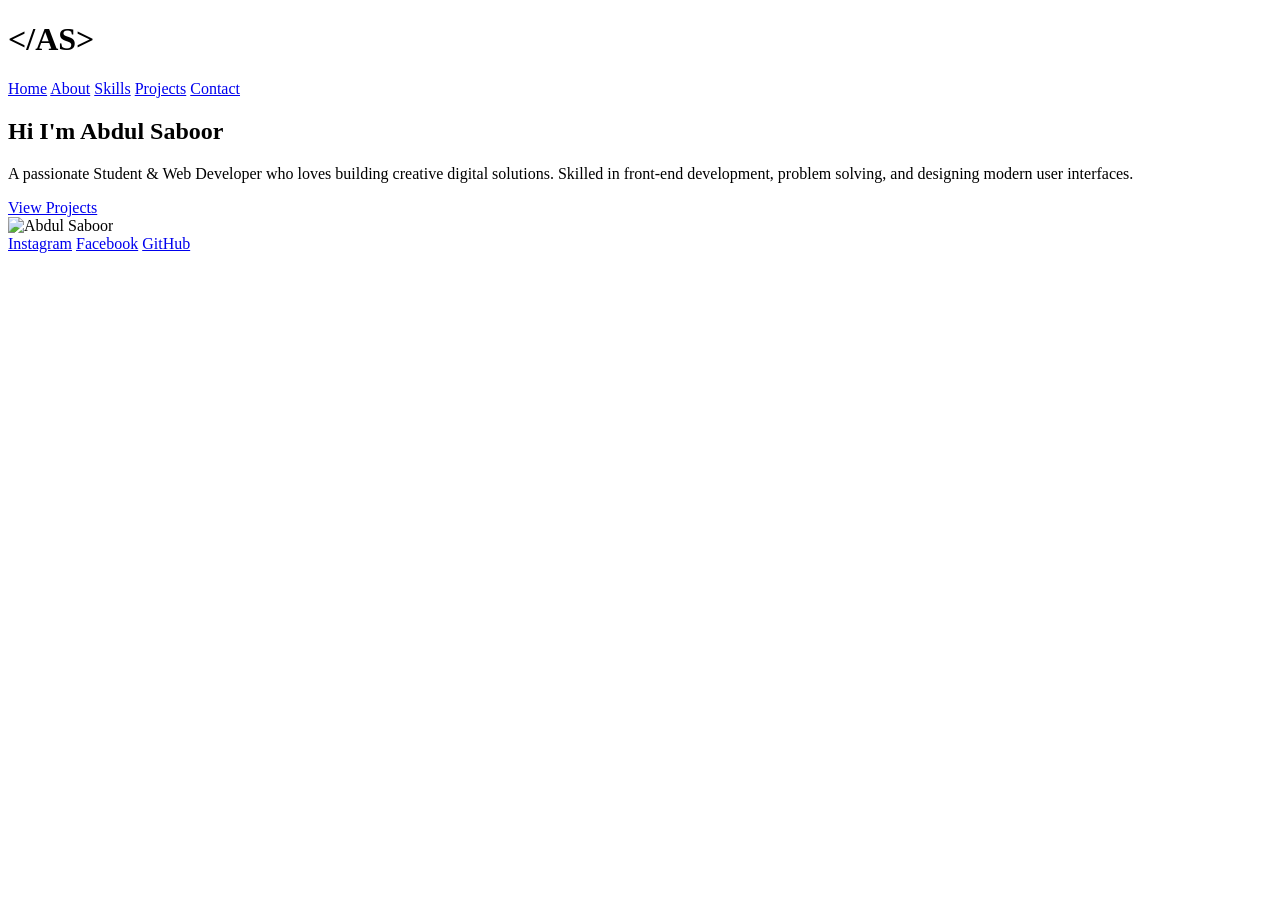
==== index.html @ 3f82437d "Add files via upload" ====
<!DOCTYPE html>
<html lang="en">
<head>
  <meta charset="UTF-8">
  <meta name="viewport" content="width=device-width, initial-scale=1.0">
  <title>Abdul Saboor — Portfolio</title>
  <link href="https://fonts.googleapis.com/css2?family=Poppins:wght@300;400;600;700&display=swap" rel="stylesheet">
  <link rel="stylesheet" href="styles.css">
</head>
<body>
  <header>
    <h1>&lt;/AS&gt;</h1>
    <nav>
      <a href="index.html">Home</a>
      <a href="about.html">About</a>
      <a href="skills.html">Skills</a>
      <a href="projects.html">Projects</a>
      <a href="contact.html">Contact</a>
    </nav>
  </header>

  <main class="hero">
    <!-- Left Side Text -->
    <div class="intro-text">
      <h2><span class="accent">Hi I'm </span> Abdul Saboor</h2>
      <p>
        A passionate <span class="accent">Student & Web Developer</span> who loves building creative 
        digital solutions. Skilled in front-end development, problem solving, 
        and designing modern user interfaces. 
      </p>
      <a href="projects.html" class="btn">View Projects</a>
    </div>

    <!-- Right Side Picture -->
    <div class="intro-pic">
      <img src="pfp.png" alt="Abdul Saboor" class="profile-pic">
    </div>
  </main>

  <footer>
    <div class="social-footer">
      <a href="https://instagram.com/i_am_abdul_sabur" target="_blank">Instagram</a>
      <a href="https://www.facebook.com/iamAbdulSabur" target="_blank">Facebook</a>
      <a href="https://github.com/abdul-saboor-6699" target="_blank">GitHub</a>
    </div>
  </footer>
</body>
</html>
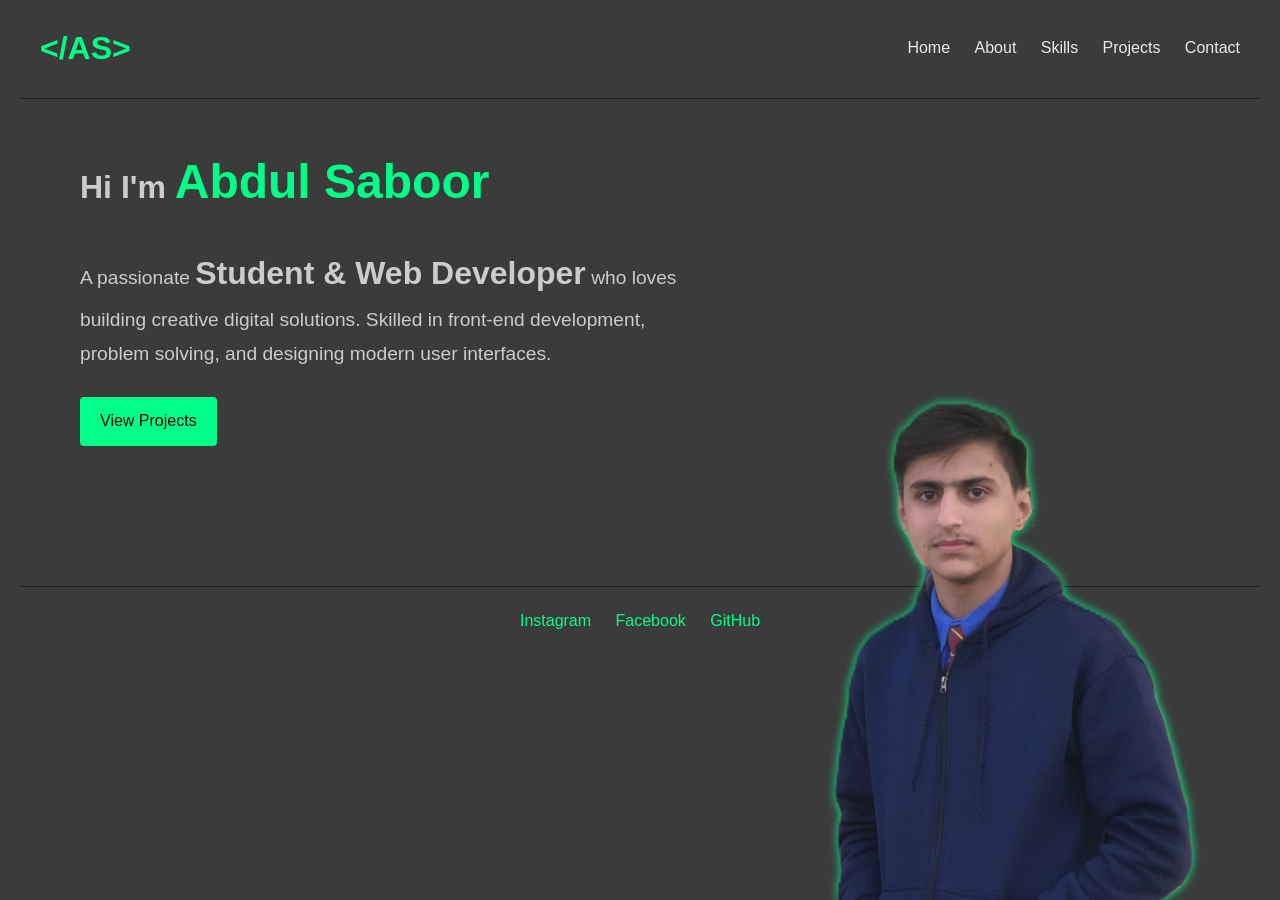
==== commit 346a8220: "Update index.html" ====
--- a/index.html
+++ b/index.html
@@ -33,7 +33,7 @@
 
     <!-- Right Side Picture -->
     <div class="intro-pic">
-      <img src="pfp.png" alt="Abdul Saboor" class="profile-pic">
+      <img src="images/pfp.png" alt="Abdul Saboor" class="profile-pic">
     </div>
   </main>
 
@@ -46,3 +46,4 @@
   </footer>
 </body>
 </html>
+
--- a/styles.css
+++ b/styles.css
@@ -0,0 +1,197 @@
+/* Global Styles */
+* { 
+    box-sizing: border-box;
+    margin: 0;
+    padding: 0;
+    font-family: 'Poppins',sans-serif;
+}
+
+/* Body */
+body {
+    background-color: #0a0a0acc;   /* Dark background */
+    color: #eaeaea;             /* Light text */
+    line-height: 1.8;
+    padding: 0 20px;
+}
+
+/* Header / Navigation pane */
+header {
+    display: flex;
+    justify-content: space-between;
+    align-items: center;
+    padding: 20px ;
+    border-bottom: 1px solid #1f1f1f; /* Dark divider */
+}
+header h1 {
+    font-weight: 700;
+    font-size: 32px;
+    color: #00ff88;   /* Neon green accent */
+}
+nav a {
+    margin-left: 20px;
+    color: #eaeaea;
+    font-weight: 500;
+    text-decoration: none;
+    transition: 0.3s;
+}
+nav a:hover {
+  color: #00ff88;
+}
+
+/* Headings */
+h2 {
+    font-size: 2.2rem;
+    margin-bottom: 20px;
+    color: #00ff88;
+}
+h3 {
+    font-size: 1.2rem;
+    margin-top: 15px;
+    color: #f1f1f1;
+}
+
+p, li {
+    font-size: 1rem;
+    margin-bottom: 10px;
+    color: #cccccc;
+}
+
+/* Skills Section */
+ul li {
+    background-color: #1a1a1a;
+    display: flex;
+    flex-direction: column;
+    padding: 10px 15px;
+    border-radius: 6px;
+    transition: 0.3s;
+}
+ul li:hover {
+    background-color: #2a2a2a;
+}
+
+/* Projects Section */
+#projects-page div {
+  background: #111111;
+  padding: 20px;
+  margin-bottom: 20px;
+  border-left: 5px solid #00ff88;
+  border-radius: 5px;
+  transition: 0.3s;
+}
+#projects-page div:hover {
+  transform: translateY(-2px);
+  box-shadow: 0 4px 10px rgba(0,255,136,0.2);
+}
+
+/* Contact section */
+form {
+  display: flex;
+  flex-direction: column;
+  gap: 15px;
+  max-width: 500px;
+}
+input, textarea {
+    padding: 12px;
+    border: 1px solid #333;
+    border-radius: 6px;
+    font-size: 16px;
+    background: #111;
+    color: #eaeaea;
+}
+input:focus, textarea:focus {
+    border-color: #00ff88;
+    outline: none;
+}
+button {
+     padding: 12px 20px;
+     border: none;
+     background-color: #00ff88;
+     color: #0a0a0a;
+     font-weight: 600;
+     border-radius: 6px;
+     cursor: pointer;
+     transition: 0.3s;
+}
+button:hover {
+  background-color: #00cc6a;
+}
+
+
+/* Buttons */
+.btn {
+  display: inline-block;
+  padding: 10px 20px;
+  background-color: #00ff88;
+  color: #0a0a0a;
+  text-decoration: none;
+  border-radius: 4px;
+  font-weight: 500;
+  transition: 0.3s;
+}
+.btn:hover {
+  background-color: #00cc6a;
+}
+
+/* Footer */
+footer {
+  margin-top: 40px;
+  padding: 20px 0;
+  text-align: center;
+   border-top: 1px solid #1f1f1f; /* Dark divider */
+  color: #666;
+}
+
+.social-footer a {
+  margin: 0 10px;
+  text-decoration: none;
+  color: #00ff88;
+  font-weight: 500;
+  transition: 0.3s;
+}
+.social-footer a:hover {
+  color: #00cc6a;
+}
+.hero {
+    display: flex;
+    justify-content: space-between;
+    align-items: center;   /* middle instead of bottom */
+    padding: 40px 60px;
+    gap: 50px;
+}
+/* Left text */
+.intro-text {
+    flex: 1;
+    max-width: 600px;
+    margin-bottom: 60px;     /* so text isn’t stuck at bottom */
+}
+
+.intro-text h2 {
+    font-size: 3rem;
+    margin-bottom: 20px;
+}
+
+.intro-text p {
+    font-size: 1.2rem;
+    line-height: 1.8;
+    margin-bottom: 25px;
+}
+
+/* Right picture */
+.intro-pic {
+    position: fixed;  /* fixed position */
+
+    bottom: -10px;  /* adjust how far from bottom */
+    right: 30px;   /* adjust how far from right */
+}
+
+.profile-pic {
+    width: 500px;  
+    height: auto;
+    filter: drop-shadow(0 0 5px #00ff88)
+  }
+
+  .accent {
+  color: #cccccc; 
+    font-weight: bold;
+  font-size:xx-large;
+}
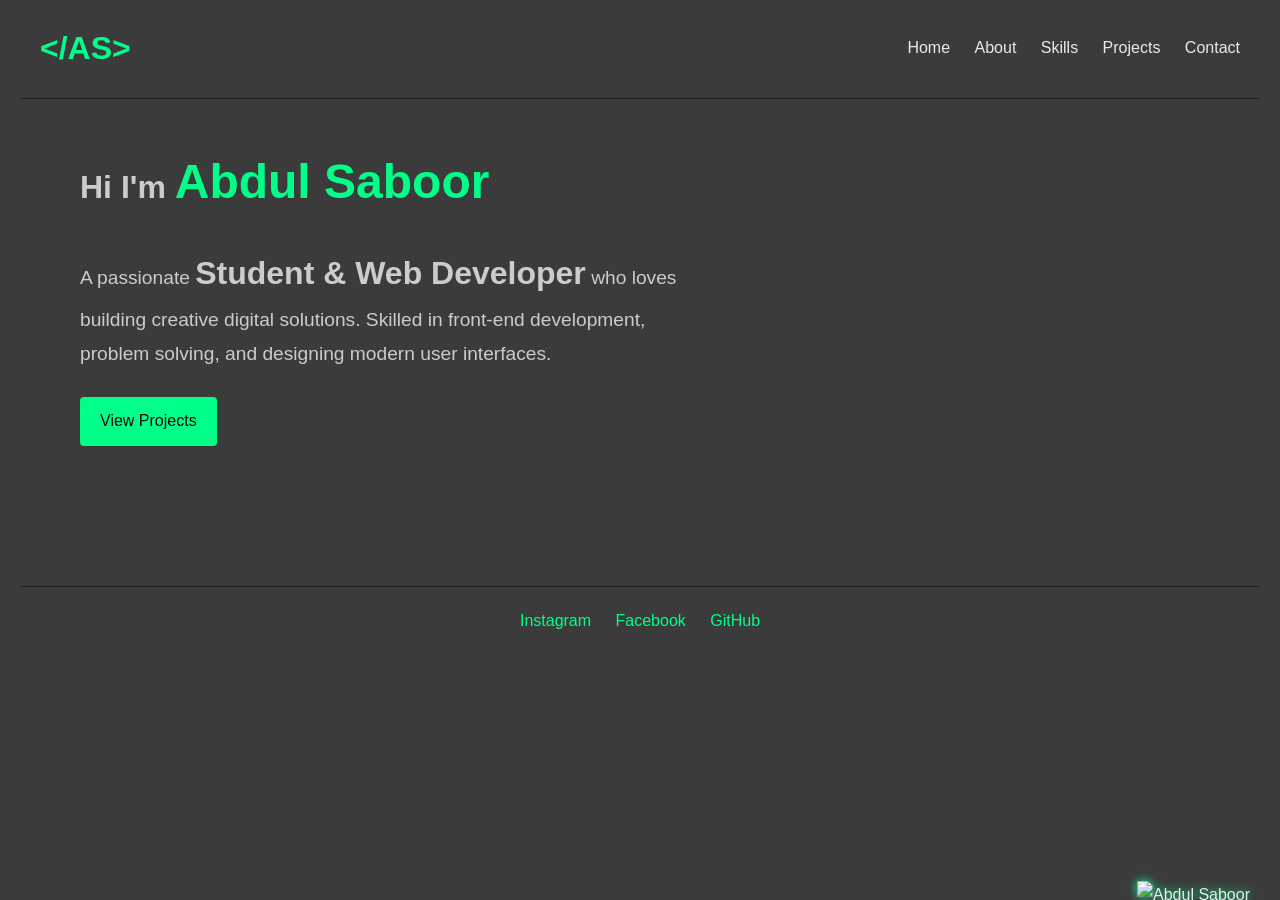
==== commit 9e2f0722: "Update index.html a bit responsive one" ====
--- a/index.html
+++ b/index.html
@@ -8,6 +8,7 @@
   <link rel="stylesheet" href="styles.css">
 </head>
 <body>
+  <!-- Header -->
   <header>
     <h1>&lt;/AS&gt;</h1>
     <nav>
@@ -19,6 +20,7 @@
     </nav>
   </header>
 
+  <!-- Hero Section -->
   <main class="hero">
     <!-- Left Side Text -->
     <div class="intro-text">
@@ -33,10 +35,11 @@
 
     <!-- Right Side Picture -->
     <div class="intro-pic">
-      <img src="images/pfp.png" alt="Abdul Saboor" class="profile-pic">
+      <img src="pfp.png" alt="Abdul Saboor" class="profile-pic">
     </div>
   </main>
 
+  <!-- Footer -->
   <footer>
     <div class="social-footer">
       <a href="https://instagram.com/i_am_abdul_sabur" target="_blank">Instagram</a>
@@ -46,4 +49,3 @@
   </footer>
 </body>
 </html>
-
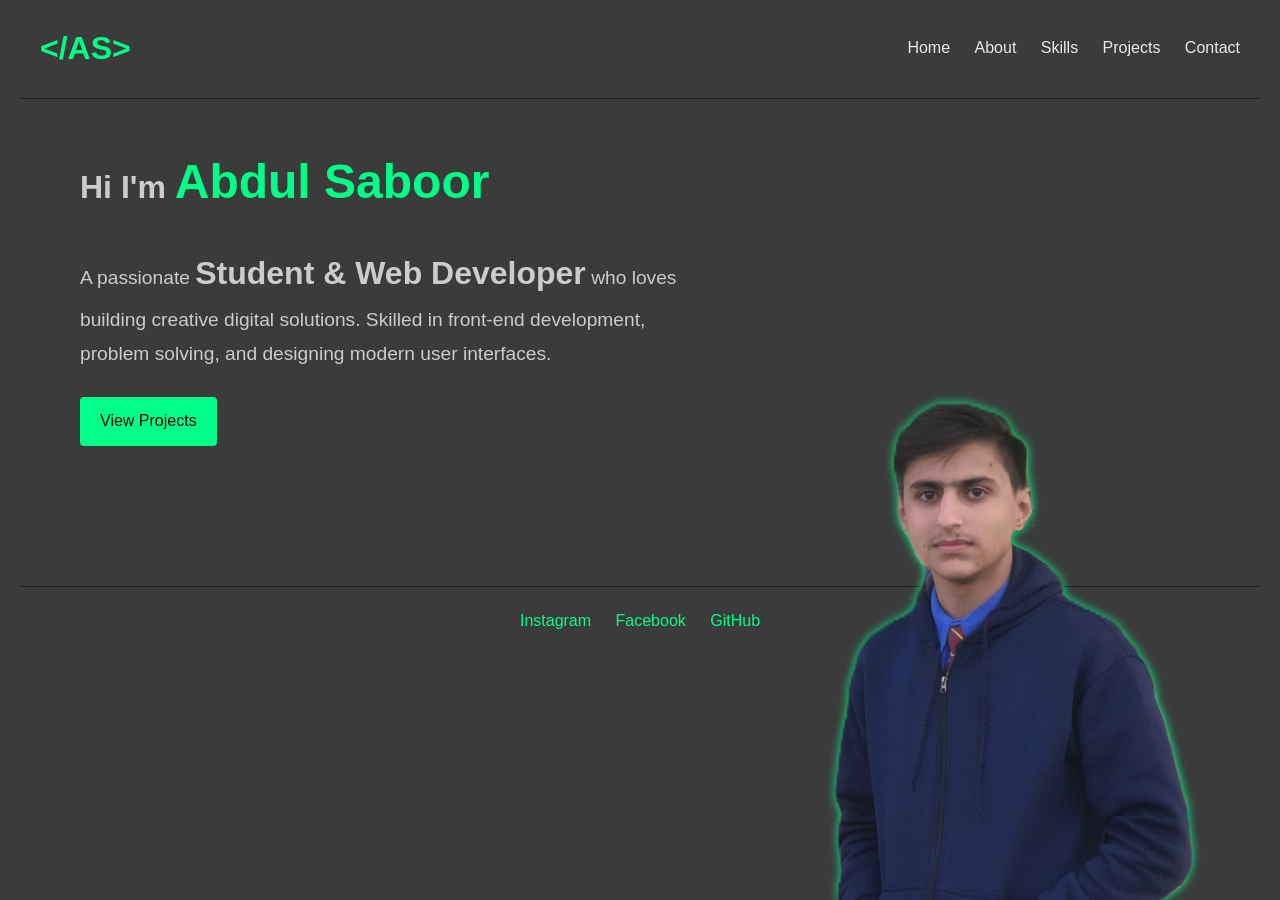
==== commit 193dcfb7: "Update index.html updated image path" ====
--- a/index.html
+++ b/index.html
@@ -35,7 +35,7 @@
 
     <!-- Right Side Picture -->
     <div class="intro-pic">
-      <img src="pfp.png" alt="Abdul Saboor" class="profile-pic">
+      <img src="images/pfp.png" alt="Abdul Saboor" class="profile-pic">
     </div>
   </main>
 
@@ -49,3 +49,4 @@
   </footer>
 </body>
 </html>
+
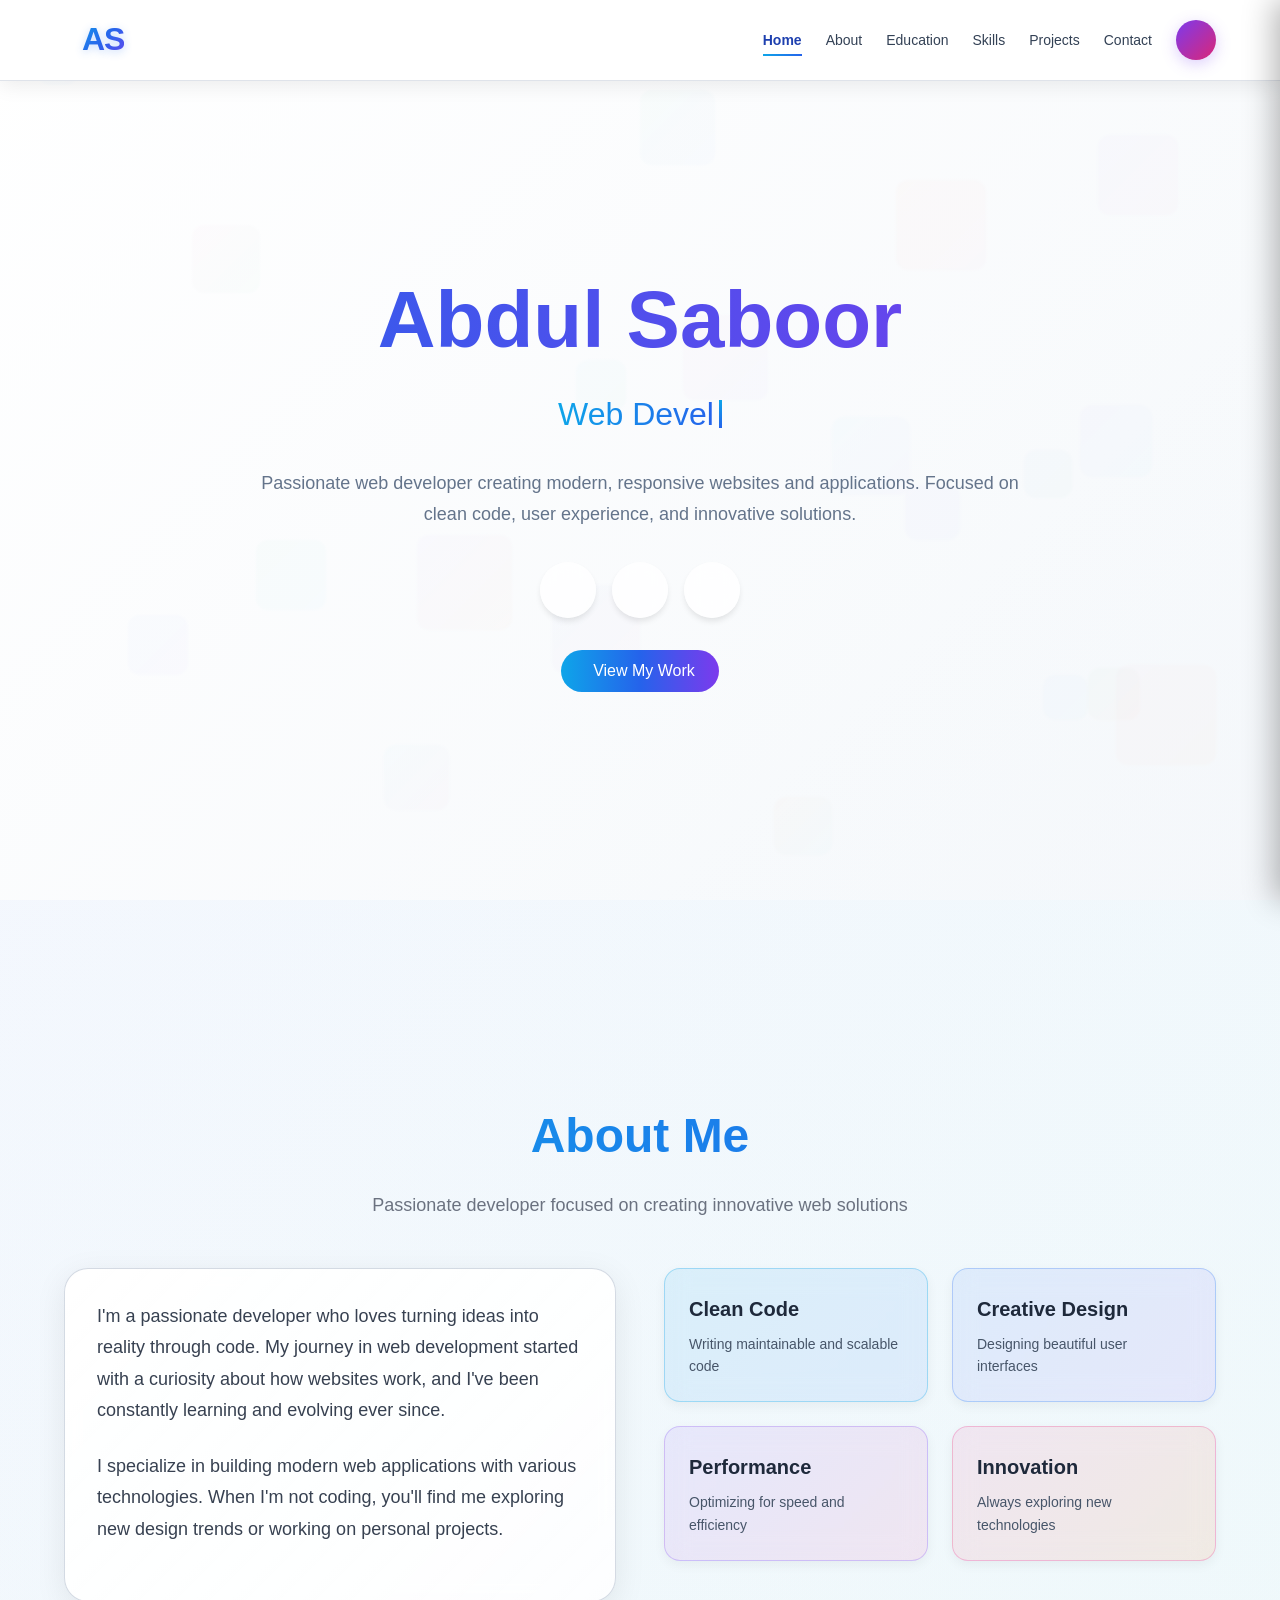
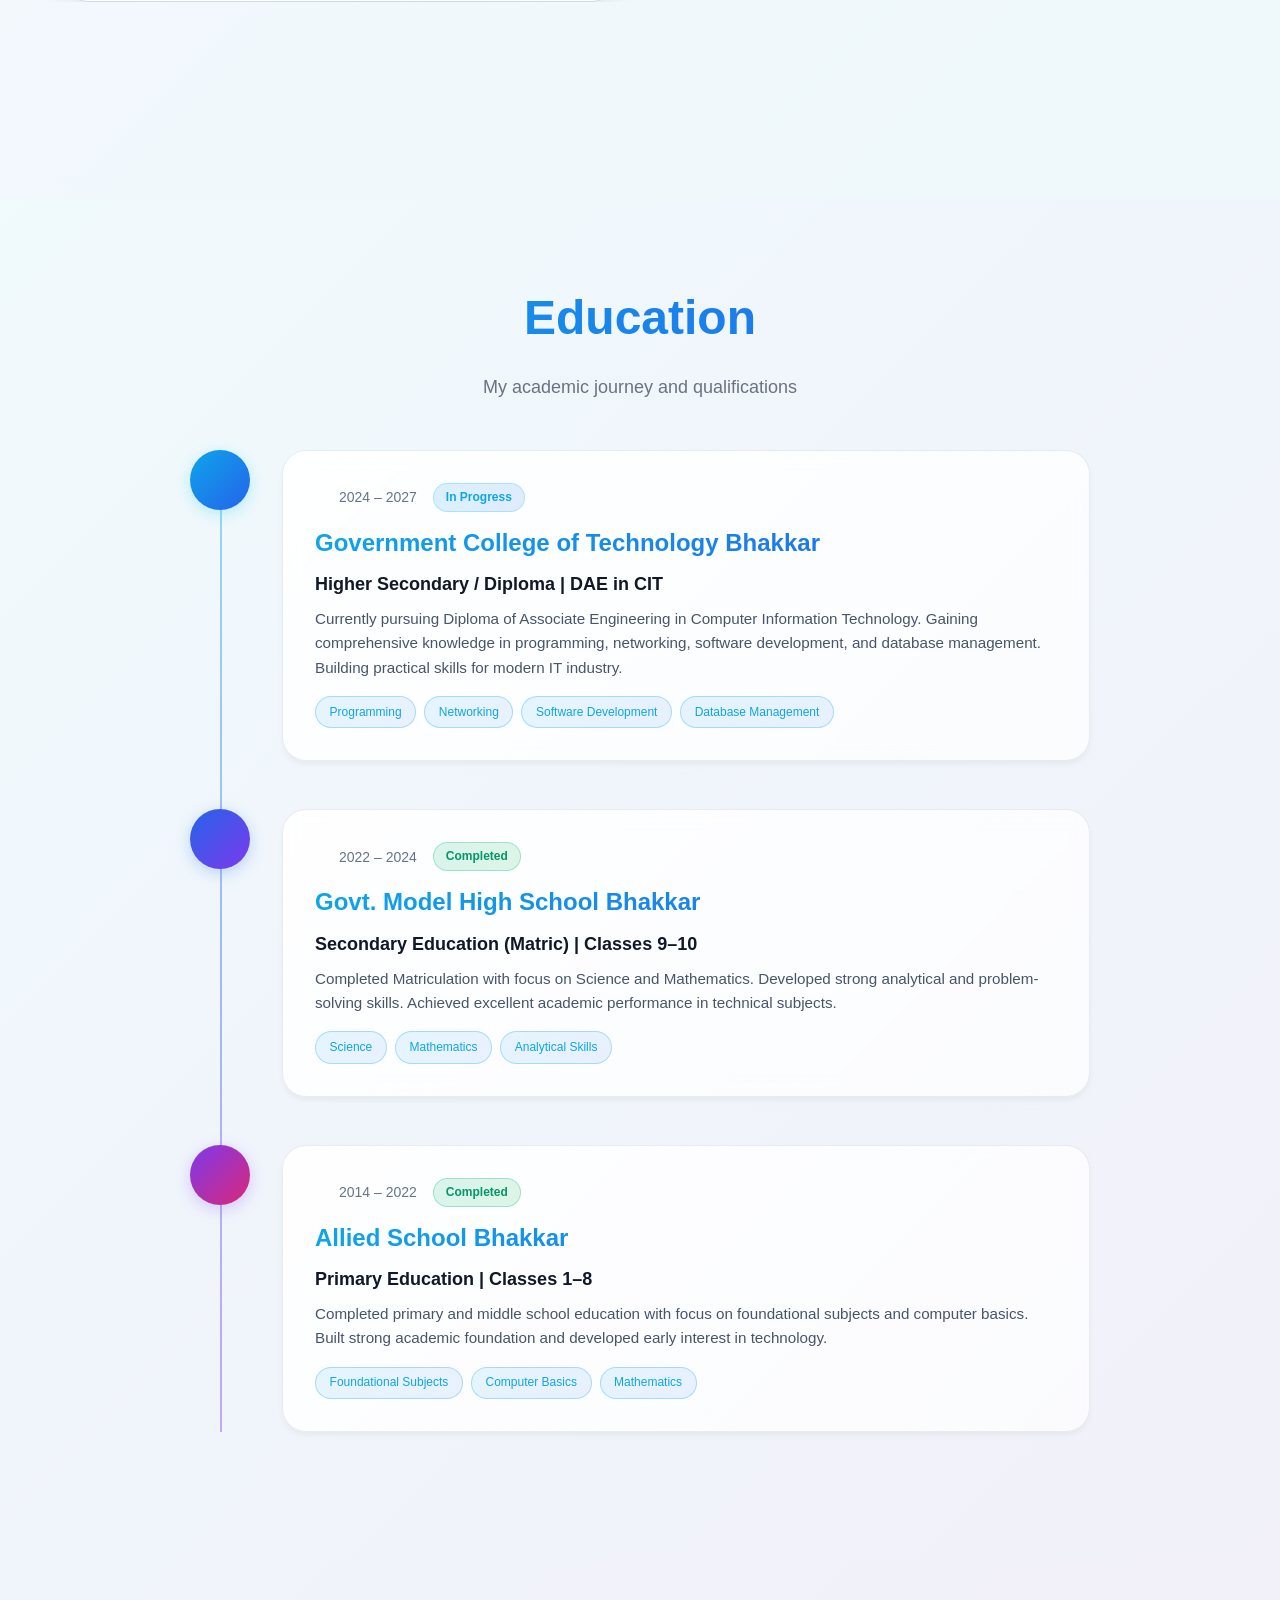
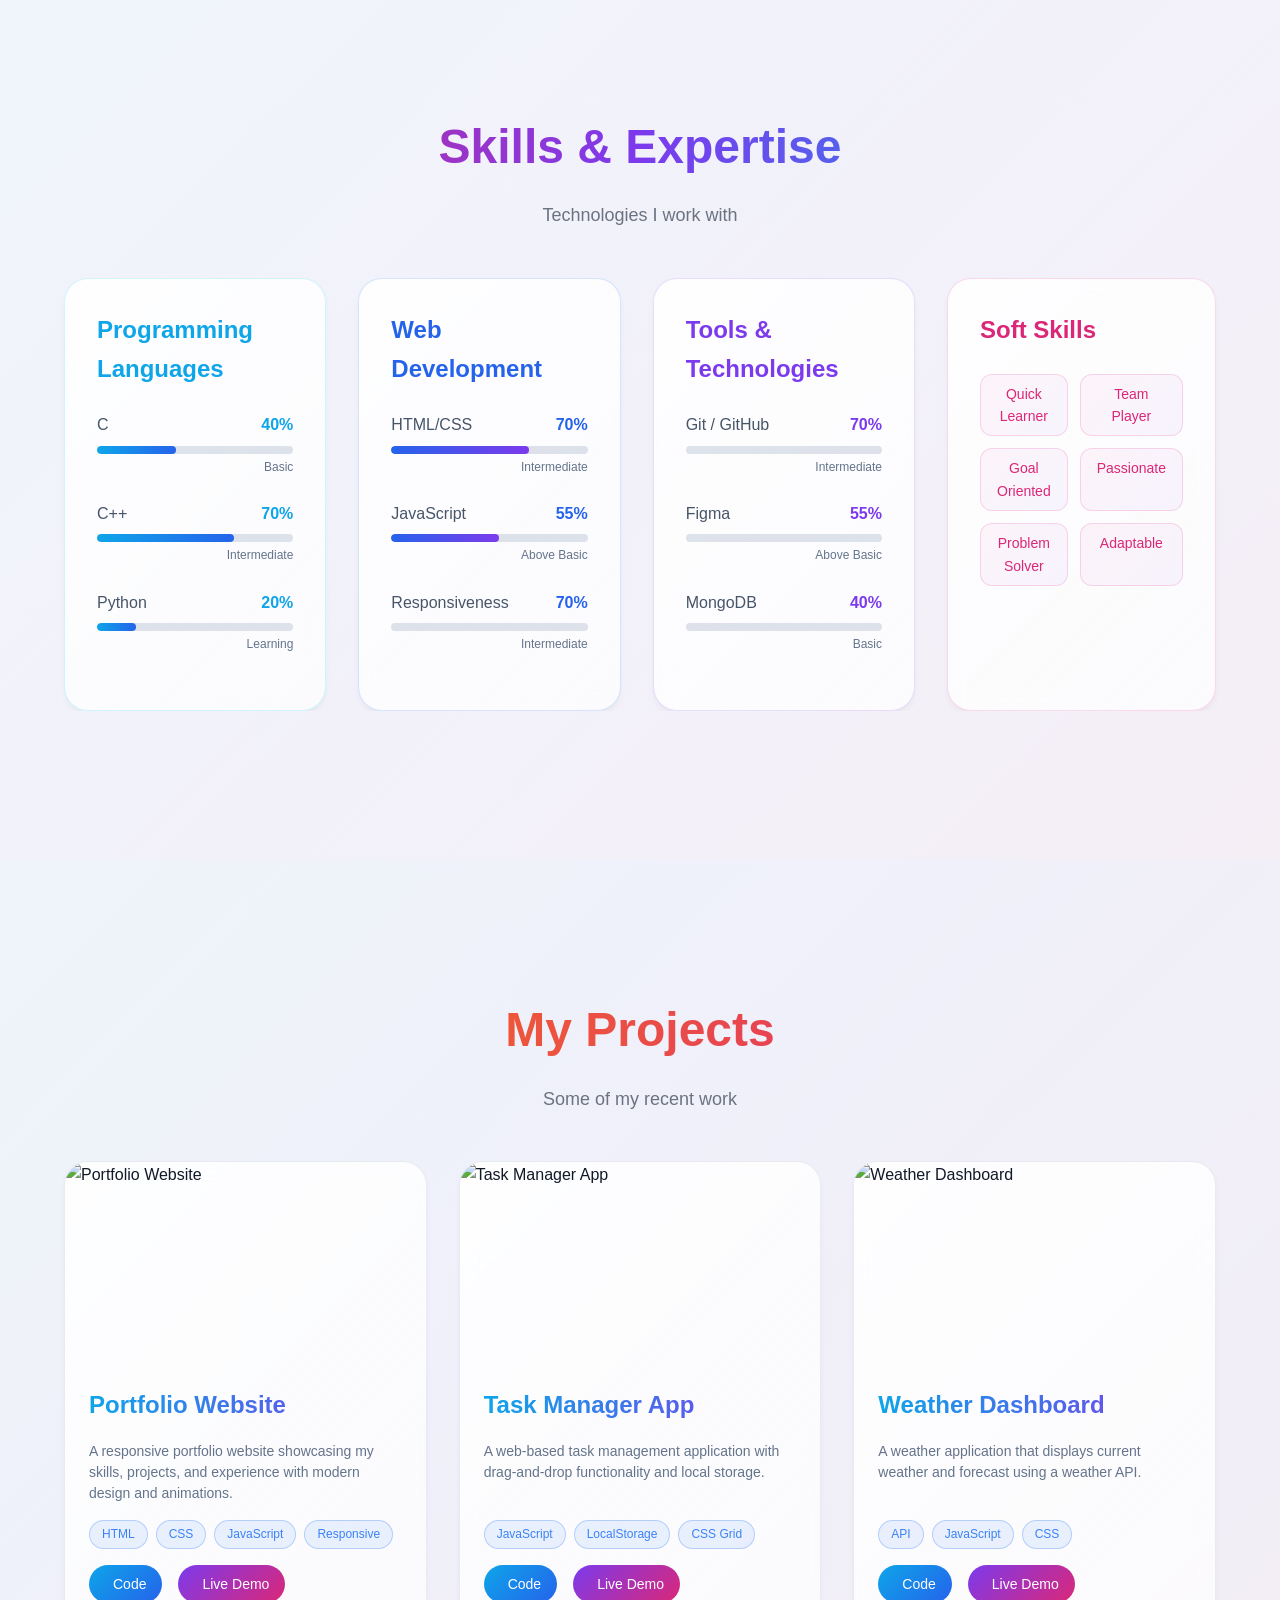
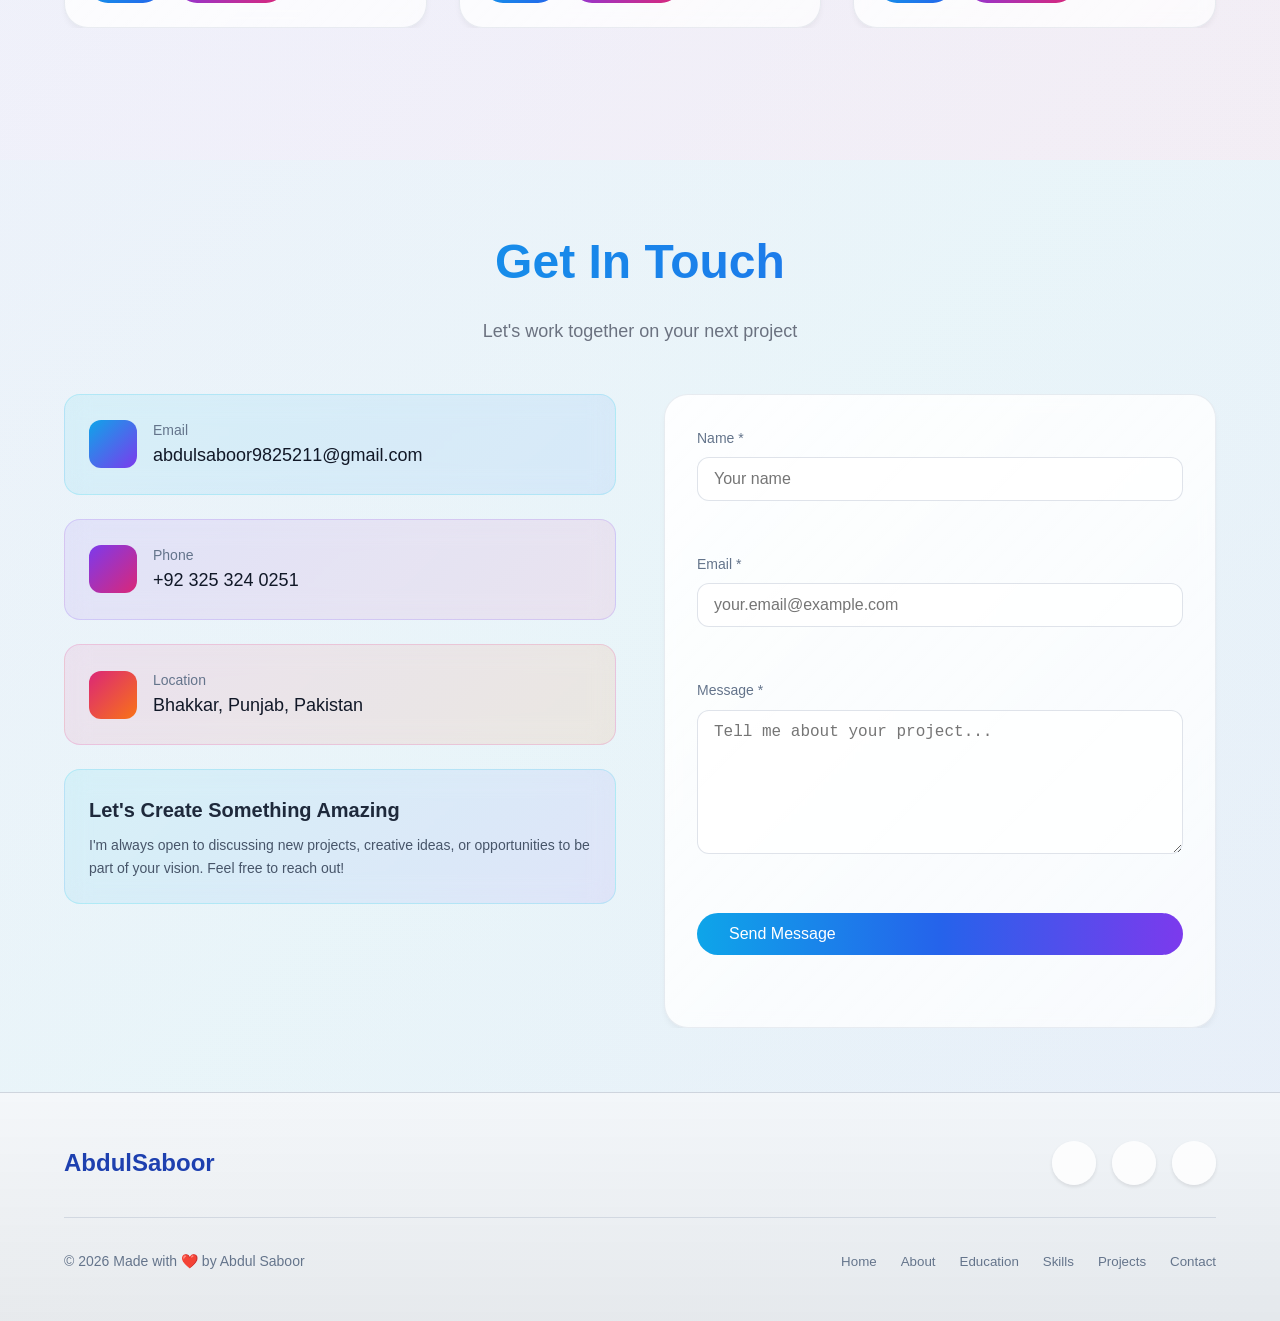
==== commit a00c9449: "First commit to add all contents" ====
--- a/index.html
+++ b/index.html
@@ -1,52 +1,660 @@
-<!DOCTYPE html>
-<html lang="en">
-<head>
-  <meta charset="UTF-8">
-  <meta name="viewport" content="width=device-width, initial-scale=1.0">
-  <title>Abdul Saboor — Portfolio</title>
-  <link href="https://fonts.googleapis.com/css2?family=Poppins:wght@300;400;600;700&display=swap" rel="stylesheet">
-  <link rel="stylesheet" href="styles.css">
-</head>
-<body>
-  <!-- Header -->
-  <header>
-    <h1>&lt;/AS&gt;</h1>
-    <nav>
-      <a href="index.html">Home</a>
-      <a href="about.html">About</a>
-      <a href="skills.html">Skills</a>
-      <a href="projects.html">Projects</a>
-      <a href="contact.html">Contact</a>
-    </nav>
-  </header>
-
-  <!-- Hero Section -->
-  <main class="hero">
-    <!-- Left Side Text -->
-    <div class="intro-text">
-      <h2><span class="accent">Hi I'm </span> Abdul Saboor</h2>
-      <p>
-        A passionate <span class="accent">Student & Web Developer</span> who loves building creative 
-        digital solutions. Skilled in front-end development, problem solving, 
-        and designing modern user interfaces. 
-      </p>
-      <a href="projects.html" class="btn">View Projects</a>
-    </div>
-
-    <!-- Right Side Picture -->
-    <div class="intro-pic">
-      <img src="images/pfp.png" alt="Abdul Saboor" class="profile-pic">
-    </div>
-  </main>
-
-  <!-- Footer -->
-  <footer>
-    <div class="social-footer">
-      <a href="https://instagram.com/i_am_abdul_sabur" target="_blank">Instagram</a>
-      <a href="https://www.facebook.com/iamAbdulSabur" target="_blank">Facebook</a>
-      <a href="https://github.com/abdul-saboor-6699" target="_blank">GitHub</a>
-    </div>
-  </footer>
-</body>
-</html>
-
+<!DOCTYPE html>
+<html lang="en">
+<head>
+    <meta charset="UTF-8">
+    <meta name="viewport" content="width=device-width, initial-scale=1.0">
+    <title>Abdul Saboor - Portfolio</title>
+    
+    <!-- SEO Meta Tags -->
+    <meta name="description" content="Abdul Saboor - Web Developer Portfolio. Specializing in modern web development, responsive design, and creative solutions.">
+    <meta name="keywords" content="web developer, portfolio, frontend, HTML, CSS, JavaScript, Pakistan">
+    <meta property="og:title" content="Abdul Saboor - Portfolio">
+    <meta property="og:description" content="Modern web developer portfolio showcasing skills and projects">
+    <meta property="og:image" content="https://abdul-saboor-portfolio.netlify.app/favicon/web-app-manifest-512x512.png">
+    <meta property="og:url" content="https://abdul-saboor-portfolio.netlify.app">
+    <meta property="og:type" content="website">
+    
+    <!-- Favicon -->
+    <link rel="apple-touch-icon" sizes="180x180" href="favicon/apple-touch-icon.png">
+    <link rel="icon" type="image/x-icon" href="favicon/favicon.ico">
+    <link rel="icon" type="image/svg+xml" href="favicon/favicon.svg">
+    <link rel="icon" type="image/png" sizes="96x96" href="favicon/favicon-96x96.png">
+    <link rel="manifest" href="favicon/site.webmanifest">
+    
+    <!-- Theme Color for PWA -->
+    <meta name="theme-color" content="#0a192f">
+    <meta name="msapplication-TileColor" content="#0a192f">
+    
+    <!-- Include Lucide Icons -->
+    <script src="https://unpkg.com/lucide@latest/dist/umd/lucide.js"></script>
+    
+    <!-- Link to modular CSS files -->
+    <link rel="stylesheet" href="css/base.css">
+    <link rel="stylesheet" href="css/layout.css">
+    <link rel="stylesheet" href="css/navbar.css">
+    <link rel="stylesheet" href="css/hero.css">
+    <link rel="stylesheet" href="css/about.css">
+    <link rel="stylesheet" href="css/education.css">
+    <link rel="stylesheet" href="css/skills.css">
+    <link rel="stylesheet" href="css/projects.css">
+    <link rel="stylesheet" href="css/contact.css">
+    <link rel="stylesheet" href="css/footer.css">
+    <link rel="stylesheet" href="css/animations.css">
+</head>
+<body data-theme="dark">
+    <!-- Preloader -->
+    <div id="preloader" class="preloader">
+        <div class="loader">
+            <div class="loader-block"></div>
+            <div class="loader-block"></div>
+            <div class="loader-block"></div>
+            <div class="loader-block"></div>
+        </div>
+    </div>
+
+    <!-- Floating Blocks Background -->
+    <div class="floating-bg">
+        <div class="floating-block block-1"></div>
+        <div class="floating-block block-2"></div>
+        <div class="floating-block block-3"></div>
+        <div class="floating-block block-4"></div>
+        <div class="floating-block block-5"></div>
+        <div class="floating-block block-6"></div>
+        <div class="floating-block block-7"></div>
+        <div class="floating-block block-8"></div>
+        <div class="floating-block block-9"></div>
+        <div class="floating-block block-10"></div>
+        <div class="floating-block block-11"></div>
+        <div class="floating-block block-12"></div>
+        <div class="floating-block block-13"></div>
+        <div class="floating-block block-14"></div>
+        <div class="floating-block block-15"></div>
+        <div class="floating-block block-16"></div>
+        <div class="floating-block block-17"></div>
+        <div class="floating-block block-18"></div>
+        <div class="floating-block block-19"></div>
+        <div class="floating-block block-20"></div>
+    </div>
+
+    <!-- Navigation -->
+    <nav id="mainNav">
+        <div class="container nav-container">
+            <div class="logo">
+                <span class="logo-text">AS</span>
+            </div>
+            <div class="nav-links">
+                <button class="nav-link" onclick="scrollToSection('home')" aria-label="Go to Home">Home</button>
+                <button class="nav-link" onclick="scrollToSection('about')" aria-label="Go to About">About</button>
+                <button class="nav-link" onclick="scrollToSection('education')" aria-label="Go to Education">Education</button>
+                <button class="nav-link" onclick="scrollToSection('skills')" aria-label="Go to Skills">Skills</button>
+                <button class="nav-link" onclick="scrollToSection('projects')" aria-label="Go to Projects">Projects</button>
+                <button class="nav-link" onclick="scrollToSection('contact')" aria-label="Go to Contact">Contact</button>
+                
+                <!-- Single Theme Toggle - Desktop -->
+                <button class="theme-toggle" id="themeToggle" aria-label="Toggle theme">
+                    <i data-lucide="sun" id="themeIcon"></i>
+                </button>
+            </div>
+            <div class="nav-right">
+                <button class="nav-toggle" id="navToggle" aria-label="Open navigation menu">
+                    <i data-lucide="menu"></i>
+                </button>
+            </div>
+        </div>
+    </nav>
+
+    <!-- Mobile Menu Overlay -->
+    <div class="mobile-overlay" id="mobileOverlay"></div>
+
+    <!-- Mobile Menu (Slides from right side, 50% width) -->
+    <div class="mobile-menu" id="mobileMenu">
+        <div class="mobile-menu-header">
+            <div class="mobile-logo">AS</div>
+            <button class="mobile-close" id="mobileClose" aria-label="Close navigation menu">
+                <i data-lucide="x"></i>
+            </button>
+        </div>
+        <div class="mobile-menu-content">
+            <button class="mobile-nav-link" onclick="scrollToSection('home')">
+                <i data-lucide="home"></i>
+                <span>Home</span>
+            </button>
+            <button class="mobile-nav-link" onclick="scrollToSection('about')">
+                <i data-lucide="user"></i>
+                <span>About</span>
+            </button>
+            <button class="mobile-nav-link" onclick="scrollToSection('education')">
+                <i data-lucide="graduation-cap"></i>
+                <span>Education</span>
+            </button>
+            <button class="mobile-nav-link" onclick="scrollToSection('skills')">
+                <i data-lucide="code"></i>
+                <span>Skills</span>
+            </button>
+            <button class="mobile-nav-link" onclick="scrollToSection('projects')">
+                <i data-lucide="folder-open"></i>
+                <span>Projects</span>
+            </button>
+            <button class="mobile-nav-link" onclick="scrollToSection('contact')">
+                <i data-lucide="mail"></i>
+                <span>Contact</span>
+            </button>
+            
+            <!-- Mobile Theme Toggle -->
+            <div class="mobile-theme-container">
+                <button class="mobile-theme-toggle" id="mobileThemeToggle" aria-label="Toggle theme">
+                    <i data-lucide="sun" id="mobileThemeIcon"></i>
+                    <span>Toggle Theme</span>
+                </button>
+            </div>
+        </div>
+    </div>
+
+    <!-- Hero Section -->
+    <section id="home" class="section hero">
+        <div class="container hero-content">
+            <h1 class="hero-title">Abdul Saboor</h1>
+            <div class="typewriter-container">
+                <span class="typewriter-text" id="typewriter"></span>
+                <span class="typewriter-cursor"></span>
+            </div>
+            <p class="hero-description">
+                Passionate web developer creating modern, responsive websites and applications. 
+                Focused on clean code, user experience, and innovative solutions.
+            </p>
+            
+            <div class="social-links">
+                <a href="https://github.com/abdul-saboor-6699" class="social-link" aria-label="GitHub profile" target="_blank" rel="noopener noreferrer">
+                    <i data-lucide="github" class="social-icon"></i>
+                </a>
+                <a href="https://web.facebook.com/iamAbdulSabur/" class="social-link" aria-label="Facebook profile" target="_blank" rel="noopener noreferrer">
+                    <i data-lucide="facebook" class="social-icon"></i>
+                </a>
+                <a href="https://www.instagram.com/i_am_abdul_sabur/" class="social-link" aria-label="Instagram profile" target="_blank" rel="noopener noreferrer">
+                    <i data-lucide="instagram" class="social-icon"></i>
+                </a>
+            </div>
+
+            <button class="btn btn-primary" onclick="scrollToSection('projects')" aria-label="View my projects">
+                <i data-lucide="zap"></i>
+                View My Work
+            </button>
+        </div>
+    </section>
+
+    <!-- About Section -->
+    <section id="about" class="section about">
+        <div class="container">
+            <h2 class="section-title">About Me</h2>
+            <p class="section-subtitle">Passionate developer focused on creating innovative web solutions</p>
+            
+            <div class="about-content">
+                <div class="about-text">
+                    <p>
+                        I'm a passionate developer who loves turning ideas into reality through code. 
+                        My journey in web development started with a curiosity about how websites work, 
+                        and I've been constantly learning and evolving ever since.
+                    </p>
+                    <p>
+                        I specialize in building modern web applications with various technologies. 
+                        When I'm not coding, you'll find me exploring new design trends or working on personal projects.
+                    </p>
+                </div>
+
+                <div class="skills-grid">
+                    <div class="skill-card cyan-glass">
+                        <i data-lucide="code" class="skill-icon"></i>
+                        <h3 class="skill-title">Clean Code</h3>
+                        <p class="skill-description">Writing maintainable and scalable code</p>
+                    </div>
+                    <div class="skill-card blue-glass">
+                        <i data-lucide="palette" class="skill-icon"></i>
+                        <h3 class="skill-title">Creative Design</h3>
+                        <p class="skill-description">Designing beautiful user interfaces</p>
+                    </div>
+                    <div class="skill-card purple-glass">
+                        <i data-lucide="rocket" class="skill-icon"></i>
+                        <h3 class="skill-title">Performance</h3>
+                        <p class="skill-description">Optimizing for speed and efficiency</p>
+                    </div>
+                    <div class="skill-card pink-glass">
+                        <i data-lucide="zap" class="skill-icon"></i>
+                        <h3 class="skill-title">Innovation</h3>
+                        <p class="skill-description">Always exploring new technologies</p>
+                    </div>
+                </div>
+            </div>
+        </div>
+    </section>
+
+    <!-- Education Section (REORDERED: DAE CIT at top, Primary Education at bottom) -->
+    <section id="education" class="section education">
+        <div class="container">
+            <h2 class="section-title">Education</h2>
+            <p class="section-subtitle">My academic journey and qualifications</p>
+            
+            <div class="education-timeline">
+                <!-- Education Item 1: DAE CIT (Now at TOP) -->
+                <div class="education-item">
+                    <div class="education-icon">
+                        <i data-lucide="award"></i>
+                    </div>
+                    <div class="education-content">
+                        <div class="education-date">
+                            <i data-lucide="calendar"></i>
+                            <span>2024 – 2027</span>
+                            <span class="education-status ongoing">In Progress</span>
+                        </div>
+                        <h3 class="education-title">Government College of Technology Bhakkar</h3>
+                        <h4 class="education-institution">Higher Secondary / Diploma | DAE in CIT</h4>
+                        <p class="education-description">
+                            Currently pursuing Diploma of Associate Engineering in Computer Information Technology. Gaining comprehensive knowledge in programming, networking, software development, and database management. Building practical skills for modern IT industry.
+                        </p>
+                        <div class="education-highlights">
+                            <span class="highlight-badge">Programming</span>
+                            <span class="highlight-badge">Networking</span>
+                            <span class="highlight-badge">Software Development</span>
+                            <span class="highlight-badge">Database Management</span>
+                        </div>
+                    </div>
+                </div>
+
+                <!-- Education Item 2: Matriculation (Middle) -->
+                <div class="education-item">
+                    <div class="education-icon">
+                        <i data-lucide="school"></i>
+                    </div>
+                    <div class="education-content">
+                        <div class="education-date">
+                            <i data-lucide="calendar"></i>
+                            <span>2022 – 2024</span>
+                            <span class="education-status completed">Completed</span>
+                        </div>
+                        <h3 class="education-title">Govt. Model High School Bhakkar</h3>
+                        <h4 class="education-institution">Secondary Education (Matric) | Classes 9–10</h4>
+                        <p class="education-description">
+                            Completed Matriculation with focus on Science and Mathematics. Developed strong analytical and problem-solving skills. Achieved excellent academic performance in technical subjects.
+                        </p>
+                        <div class="education-highlights">
+                            <span class="highlight-badge">Science</span>
+                            <span class="highlight-badge">Mathematics</span>
+                            <span class="highlight-badge">Analytical Skills</span>
+                        </div>
+                    </div>
+                </div>
+
+                <!-- Education Item 3: Primary Education (Now at BOTTOM) -->
+                <div class="education-item">
+                    <div class="education-icon">
+                        <i data-lucide="graduation-cap"></i>
+                    </div>
+                    <div class="education-content">
+                        <div class="education-date">
+                            <i data-lucide="calendar"></i>
+                            <span>2014 – 2022</span>
+                            <span class="education-status completed">Completed</span>
+                        </div>
+                        <h3 class="education-title">Allied School Bhakkar</h3>
+                        <h4 class="education-institution">Primary Education | Classes 1–8</h4>
+                        <p class="education-description">
+                            Completed primary and middle school education with focus on foundational subjects and computer basics. Built strong academic foundation and developed early interest in technology.
+                        </p>
+                        <div class="education-highlights">
+                            <span class="highlight-badge">Foundational Subjects</span>
+                            <span class="highlight-badge">Computer Basics</span>
+                            <span class="highlight-badge">Mathematics</span>
+                        </div>
+                    </div>
+                </div>
+            </div>
+        </div>
+    </section>
+
+    <!-- Skills Section -->
+    <section id="skills" class="section skills">
+        <div class="container">
+            <h2 class="section-title skills-title">Skills & Expertise</h2>
+            <p class="section-subtitle">Technologies I work with</p>
+            
+            <div class="skills-grid-cols">
+                <!-- Programming Languages -->
+                <div class="skill-category programming">
+                    <h3 class="category-title">Programming Languages</h3>
+                    <div class="skill-items">
+                        <div class="skill-item">
+                            <div class="skill-header">
+                                <span class="skill-name">C</span>
+                                <span class="skill-percent">40%</span>
+                            </div>
+                            <div class="skill-bar">
+                                <div class="skill-progress" data-width="40" data-level="Basic"></div>
+                            </div>
+                            <span class="skill-level">Basic</span>
+                        </div>
+                        <div class="skill-item">
+                            <div class="skill-header">
+                                <span class="skill-name">C++</span>
+                                <span class="skill-percent">70%</span>
+                            </div>
+                            <div class="skill-bar">
+                                <div class="skill-progress" data-width="70" data-level="Intermediate"></div>
+                            </div>
+                            <span class="skill-level">Intermediate</span>
+                        </div>
+                        <div class="skill-item">
+                            <div class="skill-header">
+                                <span class="skill-name">Python</span>
+                                <span class="skill-percent">20%</span>
+                            </div>
+                            <div class="skill-bar">
+                                <div class="skill-progress" data-width="20" data-level="Learning"></div>
+                            </div>
+                            <span class="skill-level">Learning</span>
+                        </div>
+                    </div>
+                </div>
+
+                <!-- Web Development -->
+                <div class="skill-category webdev">
+                    <h3 class="category-title">Web Development</h3>
+                    <div class="skill-items">
+                        <div class="skill-item">
+                            <div class="skill-header">
+                                <span class="skill-name">HTML/CSS</span>
+                                <span class="skill-percent">70%</span>
+                            </div>
+                            <div class="skill-bar">
+                                <div class="skill-progress" data-width="70" data-level="Intermediate"></div>
+                            </div>
+                            <span class="skill-level">Intermediate</span>
+                        </div>
+                        <div class="skill-item">
+                            <div class="skill-header">
+                                <span class="skill-name">JavaScript</span>
+                                <span class="skill-percent">55%</span>
+                            </div>
+                            <div class="skill-bar">
+                                <div class="skill-progress" data-width="55" data-level="Above Basic"></div>
+                            </div>
+                            <span class="skill-level">Above Basic</span>
+                        </div>
+                        <div class="skill-item">
+                            <div class="skill-header">
+                                <span class="skill-name">Responsiveness</span>
+                                <span class="skill-percent">70%</span>
+                            </div>
+                            <div class="skill-bar">
+                                <div class="skill-progress" data-width="70" data-level="Intermediate"></div>
+                            </div>
+                            <span class="skill-level">Intermediate</span>
+                        </div>
+                    </div>
+                </div>
+
+                <!-- Tools & Technologies -->
+                <div class="skill-category tools">
+                    <h3 class="category-title">Tools & Technologies</h3>
+                    <div class="skill-items">
+                        <div class="skill-item">
+                            <div class="skill-header">
+                                <span class="skill-name">Git / GitHub</span>
+                                <span class="skill-percent">70%</span>
+                            </div>
+                            <div class="skill-bar">
+                                <div class="skill-progress" data-width="70" data-level="Intermediate"></div>
+                            </div>
+                            <span class="skill-level">Intermediate</span>
+                        </div>
+                        <div class="skill-item">
+                            <div class="skill-header">
+                                <span class="skill-name">Figma</span>
+                                <span class="skill-percent">55%</span>
+                            </div>
+                            <div class="skill-bar">
+                                <div class="skill-progress" data-width="55" data-level="Above Basic"></div>
+                            </div>
+                            <span class="skill-level">Above Basic</span>
+                        </div>
+                        <div class="skill-item">
+                            <div class="skill-header">
+                                <span class="skill-name">MongoDB</span>
+                                <span class="skill-percent">40%</span>
+                            </div>
+                            <div class="skill-bar">
+                                <div class="skill-progress" data-width="40" data-level="Basic"></div>
+                            </div>
+                            <span class="skill-level">Basic</span>
+                        </div>
+                    </div>
+                </div>
+
+                <!-- Soft Skills -->
+                <div class="skill-category soft-skills">
+                    <h3 class="category-title">Soft Skills</h3>
+                    <div class="soft-skills-grid">
+                        <span class="soft-skill-badge">Quick Learner</span>
+                        <span class="soft-skill-badge">Team Player</span>
+                        <span class="soft-skill-badge">Goal Oriented</span>
+                        <span class="soft-skill-badge">Passionate</span>
+                        <span class="soft-skill-badge">Problem Solver</span>
+                        <span class="soft-skill-badge">Adaptable</span>
+                    </div>
+                </div>
+            </div>
+        </div>
+    </section>
+
+    <!-- Projects Section -->
+    <section id="projects" class="section projects">
+        <div class="container">
+            <h2 class="section-title projects-title">My Projects</h2>
+            <p class="section-subtitle">Some of my recent work</p>
+            
+            <div class="projects-grid">
+                <div class="project-card">
+                    <div class="project-image-container">
+                        <img src="https://images.unsplash.com/photo-1557821552-17105176677c?w=800&h=600&fit=crop&auto=format&q=80" 
+                             alt="Portfolio Website" 
+                             class="project-image"
+                             loading="lazy">
+                    </div>
+                    <div class="project-content">
+                        <h3 class="project-title">Portfolio Website</h3>
+                        <p class="project-description">A responsive portfolio website showcasing my skills, projects, and experience with modern design and animations.</p>
+                        <div class="project-tech">
+                            <span class="tech-tag">HTML</span>
+                            <span class="tech-tag">CSS</span>
+                            <span class="tech-tag">JavaScript</span>
+                            <span class="tech-tag">Responsive</span>
+                        </div>
+                        <div class="project-links">
+                            <a href="https://github.com/abdul-saboor-6699/portfolio" class="project-link" target="_blank" rel="noopener">
+                                <i data-lucide="github"></i> Code
+                            </a>
+                            <a href="https://abdul-saboor-portfolio.netlify.app" class="project-link" target="_blank" rel="noopener">
+                                <i data-lucide="external-link"></i> Live Demo
+                            </a>
+                        </div>
+                    </div>
+                </div>
+
+                <div class="project-card">
+                    <div class="project-image-container">
+                        <img src="https://images.unsplash.com/photo-1611224923853-80b023f02d71?w=800&h=600&fit=crop&auto=format&q=80" 
+                             alt="Task Manager App" 
+                             class="project-image"
+                             loading="lazy">
+                    </div>
+                    <div class="project-content">
+                        <h3 class="project-title">Task Manager App</h3>
+                        <p class="project-description">A web-based task management application with drag-and-drop functionality and local storage.</p>
+                        <div class="project-tech">
+                            <span class="tech-tag">JavaScript</span>
+                            <span class="tech-tag">LocalStorage</span>
+                            <span class="tech-tag">CSS Grid</span>
+                        </div>
+                        <div class="project-links">
+                            <a href="https://github.com/abdul-saboor-6699/task-manager" class="project-link" target="_blank" rel="noopener">
+                                <i data-lucide="github"></i> Code
+                            </a>
+                            <a href="https://abdul-saboor-task-manager.netlify.app" class="project-link" target="_blank" rel="noopener">
+                                <i data-lucide="external-link"></i> Live Demo
+                            </a>
+                        </div>
+                    </div>
+                </div>
+
+                <div class="project-card">
+                    <div class="project-image-container">
+                        <img src="https://images.unsplash.com/photo-1551288049-bebda4e38f71?w=800&h=600&fit=crop&auto=format&q=80" 
+                             alt="Weather Dashboard" 
+                             class="project-image"
+                             loading="lazy">
+                    </div>
+                    <div class="project-content">
+                        <h3 class="project-title">Weather Dashboard</h3>
+                        <p class="project-description">A weather application that displays current weather and forecast using a weather API.</p>
+                        <div class="project-tech">
+                            <span class="tech-tag">API</span>
+                            <span class="tech-tag">JavaScript</span>
+                            <span class="tech-tag">CSS</span>
+                        </div>
+                        <div class="project-links">
+                            <a href="https://github.com/abdul-saboor-6699/weather-dashboard" class="project-link" target="_blank" rel="noopener">
+                                <i data-lucide="github"></i> Code
+                            </a>
+                            <a href="https://abdul-saboor-weather.netlify.app" class="project-link" target="_blank" rel="noopener">
+                                <i data-lucide="external-link"></i> Live Demo
+                            </a>
+                        </div>
+                    </div>
+                </div>
+            </div>
+        </div>
+    </section>
+
+    <!-- Contact Section -->
+    <section id="contact" class="section contact">
+        <div class="container">
+            <h2 class="section-title">Get In Touch</h2>
+            <p class="section-subtitle">Let's work together on your next project</p>
+            
+            <div class="contact-grid">
+                <!-- Contact Info -->
+                <div class="contact-info">
+                    <div class="contact-item cyan-glass">
+                        <div class="contact-header">
+                            <div class="contact-icon">
+                                <i data-lucide="mail"></i>
+                            </div>
+                            <div>
+                                <p class="contact-label">Email</p>
+                                <p class="contact-value">abdulsaboor9825211@gmail.com</p>
+                            </div>
+                        </div>
+                    </div>
+
+                    <div class="contact-item purple-glass">
+                        <div class="contact-header">
+                            <div class="contact-icon">
+                                <i data-lucide="phone"></i>
+                            </div>
+                            <div>
+                                <p class="contact-label">Phone</p>
+                                <p class="contact-value">+92 325 324 0251</p>
+                            </div>
+                        </div>
+                    </div>
+
+                    <div class="contact-item pink-glass">
+                        <div class="contact-header">
+                            <div class="contact-icon">
+                                <i data-lucide="map-pin"></i>
+                            </div>
+                            <div>
+                                <p class="contact-label">Location</p>
+                                <p class="contact-value">Bhakkar, Punjab, Pakistan</p>
+                            </div>
+                        </div>
+                    </div>
+
+                    <div class="contact-item blue-glass">
+                        <h3 class="skill-title">Let's Create Something Amazing</h3>
+                        <p class="skill-description">
+                            I'm always open to discussing new projects, creative ideas, or opportunities to be part of your vision. Feel free to reach out!
+                        </p>
+                    </div>
+                </div>
+
+                <!-- Contact Form -->
+                <div class="contact-form">
+                    <form id="contactForm" novalidate>
+                        <div class="form-group">
+                            <label class="form-label" for="name">Name *</label>
+                            <input type="text" id="name" class="form-input" placeholder="Your name" required>
+                            <div class="form-error" id="nameError"></div>
+                        </div>
+                        <div class="form-group">
+                            <label class="form-label" for="email">Email *</label>
+                            <input type="email" id="email" class="form-input" placeholder="your.email@example.com" required>
+                            <div class="form-error" id="emailError"></div>
+                        </div>
+                        <div class="form-group">
+                            <label class="form-label" for="message">Message *</label>
+                            <textarea id="message" class="form-input form-textarea" placeholder="Tell me about your project..." required></textarea>
+                            <div class="form-error" id="messageError"></div>
+                        </div>
+                        <button type="submit" class="btn btn-primary" style="width: 100%;">
+                            <i data-lucide="send"></i>
+                            Send Message
+                        </button>
+                        <div class="form-status" id="formStatus"></div>
+                    </form>
+                </div>
+            </div>
+        </div>
+    </section>
+
+    <!-- Footer -->
+    <footer>
+        <div class="container">
+            <div class="footer-content">
+                <div class="footer-top">
+                    <div class="footer-logo">AbdulSaboor</div>
+                    <div class="footer-social">
+                        <a href="https://github.com/abdul-saboor-6699" class="footer-social-link" aria-label="GitHub" target="_blank" rel="noopener noreferrer">
+                            <i data-lucide="github" class="social-icon"></i>
+                        </a>
+                        <a href="https://web.facebook.com/iamAbdulSabur/" class="footer-social-link" aria-label="Facebook" target="_blank" rel="noopener noreferrer">
+                            <i data-lucide="facebook" class="social-icon"></i>
+                        </a>
+                        <a href="https://www.instagram.com/i_am_abdul_sabur/" class="footer-social-link" aria-label="Instagram" target="_blank" rel="noopener noreferrer">
+                            <i data-lucide="instagram" class="social-icon"></i>
+                        </a>
+                    </div>
+                </div>
+                
+                <div class="footer-bottom">
+                    <p class="footer-copyright">© <span id="currentYear"></span> Made with ❤️ by Abdul Saboor</p>
+                    <div class="footer-links">
+                        <button class="footer-link" onclick="scrollToSection('home')">Home</button>
+                        <button class="footer-link" onclick="scrollToSection('about')">About</button>
+                        <button class="footer-link" onclick="scrollToSection('education')">Education</button>
+                        <button class="footer-link" onclick="scrollToSection('skills')">Skills</button>
+                        <button class="footer-link" onclick="scrollToSection('projects')">Projects</button>
+                        <button class="footer-link" onclick="scrollToSection('contact')">Contact</button>
+                    </div>
+                </div>
+            </div>
+        </div>
+    </footer>
+
+    <!-- Link to modular JavaScript files -->
+    <script src="js/main.js"></script>
+    <script src="js/preloader.js"></script>
+    <script src="js/theme.js"></script>
+    <script src="js/menu.js"></script>
+    <script src="js/animations.js"></script>
+    <script src="js/form.js"></script>
+</body>
+</html>
--- a/css/base.css
+++ b/css/base.css
@@ -0,0 +1,174 @@
+/* ===================================
+   RESET, VARIABLES & BASE STYLES - UPDATED LIGHT MODE
+   =================================== */
+
+* {
+    margin: 0;
+    padding: 0;
+    box-sizing: border-box;
+}
+
+:root {
+    --primary-color: #1a1535;
+    --secondary-color: #2d1b4e;
+    --text-color: #ffffff;
+    --accent-cyan: #22d3ee;
+    --accent-blue: #3b82f6;
+    --accent-purple: #8b5cf6;
+    --accent-pink: #ec4899;
+    --accent-orange: #f97316;
+    --accent-emerald: #10b981;
+    --bg-gradient: linear-gradient(135deg, #1a1535, #2d1b4e, #1a1535);
+    --card-bg: rgba(55, 65, 81, 0.5);
+    --glass-bg: rgba(255, 255, 255, 0.1);
+    --nav-bg: rgba(26, 21, 53, 0.9);
+    --section-bg: rgba(30, 41, 59, 0.3);
+    --overlay-bg: rgba(0, 0, 0, 0.5);
+}
+
+/* IMPROVED LIGHT MODE WITH BETTER CONTRAST */
+[data-theme="light"] {
+    --primary-color: #ffffff;
+    --secondary-color: #f8fafc;
+    --text-color: #111827; /* Darker text for better contrast */
+    --accent-cyan: #0ea5e9;
+    --accent-blue: #2563eb; /* Slightly darker blue */
+    --accent-purple: #7c3aed; /* Slightly darker purple */
+    --accent-pink: #db2777; /* Slightly darker pink */
+    --accent-orange: #ea580c; /* Slightly darker orange */
+    --accent-emerald: #059669; /* Slightly darker emerald */
+    --bg-gradient: linear-gradient(135deg, #ffffff, #f9fafb, #f1f5f9); /* Brighter gradient */
+    --card-bg: rgba(255, 255, 255, 0.95); /* More opaque for better contrast */
+    --glass-bg: rgba(255, 255, 255, 0.9); /* Less transparent */
+    --nav-bg: rgba(255, 255, 255, 0.98);
+    --section-bg: rgba(249, 250, 251, 0.9); /* Brighter section background */
+    --overlay-bg: rgba(0, 0, 0, 0.1);
+}
+
+body {
+    font-family: 'Segoe UI', Tahoma, Geneva, Verdana, sans-serif;
+    background: var(--bg-gradient);
+    color: var(--text-color);
+    line-height: 1.6;
+    transition: all 0.5s ease;
+    overflow-x: hidden;
+    min-height: 100vh;
+    width: 100%;
+}
+
+/* ===================================
+   UTILITY CLASSES
+   =================================== */
+
+.container {
+    max-width: 1200px;
+    margin: 0 auto;
+    padding: 0 1.5rem;
+    width: 100%;
+    overflow: hidden;
+}
+
+.section {
+    min-height: 100vh;
+    display: flex;
+    align-items: center;
+    position: relative;
+    padding: 5rem 0;
+    width: 100%;
+    overflow: hidden;
+}
+
+.btn {
+    display: inline-flex;
+    align-items: center;
+    gap: 0.5rem;
+    padding: 0.75rem 1.5rem;
+    border-radius: 9999px;
+    font-weight: 500;
+    transition: all 0.4s cubic-bezier(0.175, 0.885, 0.32, 1.275);
+    cursor: pointer;
+    border: none;
+    text-decoration: none;
+    font-size: 1rem;
+    position: relative;
+    overflow: hidden;
+    outline: none;
+}
+
+.btn::before {
+    content: '';
+    position: absolute;
+    top: 0;
+    left: -100%;
+    width: 100%;
+    height: 100%;
+    background: linear-gradient(90deg, transparent, rgba(255,255,255,0.3), transparent);
+    transition: left 0.7s;
+}
+
+.btn:hover::before {
+    left: 100%;
+}
+
+.btn-primary {
+    background: linear-gradient(to right, var(--accent-cyan), var(--accent-blue), var(--accent-purple));
+    color: white;
+}
+
+.btn-primary:hover {
+    box-shadow: 0 10px 25px rgba(34, 211, 238, 0.4);
+    transform: translateY(-5px) scale(1.05);
+}
+
+.btn.loading {
+    position: relative;
+    color: transparent;
+    pointer-events: none;
+}
+
+.btn.loading::after {
+    content: '';
+    position: absolute;
+    width: 20px;
+    height: 20px;
+    top: 50%;
+    left: 50%;
+    margin: -10px 0 0 -10px;
+    border: 2px solid transparent;
+    border-top-color: currentColor;
+    border-radius: 50%;
+    animation: button-loading-spinner 0.75s linear infinite;
+}
+
+@keyframes button-loading-spinner {
+    from { transform: rotate(0turn); }
+    to { transform: rotate(1turn); }
+}
+
+.section-title {
+    font-size: 3rem;
+    font-weight: 700;
+    text-align: center;
+    margin-bottom: 1rem;
+    background: linear-gradient(to right, var(--accent-cyan), var(--accent-blue));
+    -webkit-background-clip: text;
+    background-clip: text;
+    color: transparent;
+    transition: all 0.5s ease;
+}
+
+.section:hover .section-title {
+    transform: translateY(-5px);
+    text-shadow: 0 5px 15px rgba(0, 0, 0, 0.1);
+}
+
+.section-subtitle {
+    text-align: center;
+    color: #9ca3af;
+    margin-bottom: 3rem;
+    font-size: 1.125rem;
+}
+
+[data-theme="light"] .section-subtitle {
+    color: #6b7280; /* Darker gray for better contrast */
+}
--- a/css/layout.css
+++ b/css/layout.css
@@ -0,0 +1,141 @@
+/* ===================================
+   GRID LAYOUTS & RESPONSIVE STRUCTURE
+   =================================== */
+
+/* Hero Section */
+.hero {
+    background: linear-gradient(135deg, rgba(26, 21, 53, 0.7), rgba(45, 27, 78, 0.7));
+    position: relative;
+    overflow: hidden;
+    padding-top: 6rem !important;
+}
+
+[data-theme="light"] .hero {
+    background: linear-gradient(135deg, rgba(255, 255, 255, 0.7), rgba(241, 245, 249, 0.7));
+}
+
+.hero-content {
+    text-align: center;
+    position: relative;
+    z-index: 10;
+    width: 100%;
+    margin-top: 2rem;
+}
+
+/* About Section Layout */
+.about {
+    background: linear-gradient(135deg, rgba(139, 92, 246, 0.1), rgba(34, 211, 238, 0.1));
+}
+
+[data-theme="light"] .about {
+    background: linear-gradient(135deg, rgba(59, 130, 246, 0.05), rgba(34, 211, 238, 0.05));
+}
+
+.about-content {
+    display: grid;
+    gap: 3rem;
+}
+
+/* Education Section */
+.education {
+    background: linear-gradient(135deg, rgba(34, 211, 238, 0.1), rgba(59, 130, 246, 0.1), rgba(139, 92, 246, 0.1));
+}
+
+[data-theme="light"] .education {
+    background: linear-gradient(135deg, rgba(34, 211, 238, 0.05), rgba(59, 130, 246, 0.05), rgba(139, 92, 246, 0.05));
+}
+
+/* Skills Section */
+.skills {
+    background: linear-gradient(135deg, rgba(236, 72, 153, 0.1), rgba(139, 92, 246, 0.1), rgba(239, 68, 68, 0.1));
+}
+
+[data-theme="light"] .skills {
+    background: linear-gradient(135deg, rgba(59, 130, 246, 0.05), rgba(139, 92, 246, 0.05), rgba(236, 72, 153, 0.05));
+}
+
+/* Projects Section */
+.projects {
+    background: linear-gradient(135deg, rgba(249, 115, 22, 0.1), rgba(239, 68, 68, 0.1), rgba(139, 92, 246, 0.1));
+}
+
+[data-theme="light"] .projects {
+    background: linear-gradient(135deg, rgba(59, 130, 246, 0.05), rgba(139, 92, 246, 0.05), rgba(236, 72, 153, 0.05));
+}
+
+/* Contact Section */
+.contact {
+    background: linear-gradient(135deg, rgba(59, 130, 246, 0.1), rgba(34, 211, 238, 0.1), rgba(59, 130, 246, 0.1));
+    padding: 4rem 0;
+    min-height: auto;
+    overflow: visible;
+}
+
+[data-theme="light"] .contact {
+    background: linear-gradient(135deg, rgba(59, 130, 246, 0.05), rgba(34, 211, 238, 0.05), rgba(59, 130, 246, 0.05));
+}
+
+/* Grid Layouts */
+.skills-grid-cols {
+    display: grid;
+    gap: 2rem;
+}
+
+.projects-grid {
+    display: grid;
+    gap: 2rem;
+}
+
+.contact-grid {
+    display: grid;
+    gap: 3rem;
+    width: 100%;
+    max-width: 100%;
+    overflow: visible;
+}
+
+.about-text {
+    background: linear-gradient(135deg, var(--card-bg), rgba(17, 24, 39, 0.5));
+    backdrop-filter: blur(8px);
+    padding: 2rem;
+    border-radius: 1.5rem;
+    border: 1px solid rgba(139, 92, 246, 0.2);
+    transition: all 0.4s cubic-bezier(0.175, 0.885, 0.32, 1.275);
+}
+
+/* Media Queries for Grid Layouts */
+@media (min-width: 768px) {
+    .about-content {
+        grid-template-columns: 1fr 1fr;
+        align-items: start;
+    }
+    
+    .skills-grid-cols {
+        grid-template-columns: repeat(2, 1fr);
+    }
+    
+    .projects-grid {
+        grid-template-columns: repeat(3, 1fr);
+    }
+    
+    .contact-grid {
+        grid-template-columns: 1fr 1fr;
+    }
+}
+
+@media (min-width: 1024px) {
+    .skills-grid-cols {
+        grid-template-columns: repeat(4, 1fr);
+    }
+}
+
+@media (max-width: 768px) {
+    .section-title {
+        font-size: 2.5rem;
+    }
+    
+    .hero-title {
+        font-size: 3rem;
+        margin-top: 1rem;
+    }
+}
--- a/css/navbar.css
+++ b/css/navbar.css
@@ -0,0 +1,458 @@
+/* ===================================
+   NAVIGATION & MOBILE MENU
+   =================================== */
+
+nav {
+    position: fixed;
+    width: 100%;
+    top: 0;
+    z-index: 1000;
+    backdrop-filter: blur(12px);
+    background-color: var(--nav-bg);
+    border-bottom: 1px solid rgba(139, 92, 246, 0.3);
+    transition: all 0.3s ease;
+}
+
+[data-theme="light"] nav {
+    border-bottom: 1px solid rgba(148, 163, 184, 0.3);
+    box-shadow: 0 4px 20px rgba(0, 0, 0, 0.08);
+}
+
+.nav-container {
+    display: flex;
+    justify-content: space-between;
+    align-items: center;
+    height: 5rem;
+    padding: 0 1.5rem;
+}
+
+/* Nav links - right aligned */
+.nav-links {
+    display: flex;
+    align-items: center;
+    gap: 1.5rem;
+    margin-left: auto;
+}
+
+.nav-link {
+    color: #d1d5db;
+    font-size: 0.875rem;
+    transition: all 0.3s ease;
+    background: none;
+    border: none;
+    cursor: pointer;
+    font-weight: 500;
+    position: relative;
+    padding: 0.5rem 0;
+    outline: none;
+}
+
+.nav-link::after {
+    content: '';
+    position: absolute;
+    bottom: 0;
+    left: 0;
+    width: 0;
+    height: 2px;
+    background: linear-gradient(to right, var(--accent-cyan), var(--accent-blue));
+    transition: width 0.3s ease;
+}
+
+.nav-link:hover::after {
+    width: 100%;
+}
+
+[data-theme="light"] .nav-link {
+    color: #334155;
+}
+
+.nav-link:hover {
+    color: var(--accent-cyan);
+    transform: translateY(-2px);
+}
+
+[data-theme="light"] .nav-link:hover {
+    color: #1e40af;
+}
+
+.nav-link.active {
+    color: var(--accent-cyan);
+    font-weight: 600;
+}
+
+.nav-link.active::after {
+    width: 100%;
+}
+
+[data-theme="light"] .nav-link.active {
+    color: #1e40af;
+}
+
+/* Theme Toggle */
+.theme-toggle {
+    background: linear-gradient(135deg, var(--accent-cyan), var(--accent-blue));
+    border: none;
+    color: white;
+    cursor: pointer;
+    padding: 0.5rem;
+    border-radius: 50%;
+    transition: all 0.4s cubic-bezier(0.175, 0.885, 0.32, 1.275);
+    display: flex;
+    align-items: center;
+    justify-content: center;
+    outline: none;
+    width: 40px;
+    height: 40px;
+    box-shadow: 0 4px 15px rgba(34, 211, 238, 0.3);
+}
+
+.theme-toggle:hover {
+    transform: rotate(15deg) scale(1.1);
+    box-shadow: 0 6px 20px rgba(34, 211, 238, 0.4);
+}
+
+.theme-toggle:active {
+    transform: rotate(30deg) scale(0.95);
+}
+
+[data-theme="light"] .theme-toggle {
+    background: linear-gradient(135deg, var(--accent-purple), var(--accent-pink));
+    box-shadow: 0 4px 15px rgba(139, 92, 246, 0.3);
+}
+
+[data-theme="light"] .theme-toggle:hover {
+    box-shadow: 0 6px 20px rgba(139, 92, 246, 0.4);
+}
+
+/* Nav right section */
+.nav-right {
+    display: flex;
+    align-items: center;
+    gap: 1rem;
+}
+
+/* Mobile menu toggle */
+.nav-toggle {
+    display: none;
+    background: none;
+    border: none;
+    color: var(--text-color);
+    cursor: pointer;
+    font-size: 1.5rem;
+    transition: all 0.3s ease;
+    outline: none;
+    width: 40px;
+    height: 40px;
+    border-radius: 50%;
+    align-items: center;
+    justify-content: center;
+    padding: 0;
+    flex-shrink: 0;
+}
+
+.nav-toggle:hover {
+    background: rgba(139, 92, 246, 0.1);
+    transform: scale(1.1);
+}
+
+/* Logo Styling */
+.logo {
+    font-size: 1.8rem;
+    font-weight: 800;
+    background: linear-gradient(135deg, var(--accent-cyan), var(--accent-blue), var(--accent-purple));
+    -webkit-background-clip: text;
+    background-clip: text;
+    color: transparent;
+    transition: all 0.4s cubic-bezier(0.175, 0.885, 0.32, 1.275);
+    position: relative;
+    font-family: 'Segoe UI', Tahoma, Geneva, Verdana, sans-serif;
+    letter-spacing: -1px;
+    text-shadow: 0 2px 10px rgba(34, 211, 238, 0.3);
+    padding: 0.5rem 1rem;
+    border-radius: 12px;
+    border: 2px solid transparent;
+    background-origin: border-box;
+    background-clip: padding-box, border-box;
+    background-image: linear-gradient(to right, var(--primary-color), var(--primary-color)), 
+                      linear-gradient(135deg, var(--accent-cyan), var(--accent-blue), var(--accent-purple));
+}
+
+.logo:hover {
+    transform: translateY(-3px) scale(1.05);
+    text-shadow: 0 4px 20px rgba(34, 211, 238, 0.5);
+    box-shadow: 0 8px 25px rgba(34, 211, 238, 0.3);
+    border-color: rgba(34, 211, 238, 0.3);
+    animation: logoGlow 2s ease-in-out infinite alternate;
+}
+
+@keyframes logoGlow {
+    from {
+        box-shadow: 0 8px 25px rgba(34, 211, 238, 0.3);
+    }
+    to {
+        box-shadow: 0 8px 30px rgba(34, 211, 238, 0.6), 0 0 15px rgba(34, 211, 238, 0.4);
+    }
+}
+
+[data-theme="light"] .logo {
+    background: linear-gradient(135deg, var(--accent-blue), var(--accent-purple), #1e40af);
+    -webkit-background-clip: text;
+    background-clip: text;
+    color: transparent;
+    text-shadow: 0 2px 8px rgba(59, 130, 246, 0.3);
+    background-image: linear-gradient(to right, rgba(255, 255, 255, 0.9), rgba(255, 255, 255, 0.9)), 
+                      linear-gradient(135deg, var(--accent-blue), var(--accent-purple), #1e40af);
+}
+
+[data-theme="light"] .logo:hover {
+    text-shadow: 0 4px 15px rgba(59, 130, 246, 0.4);
+    box-shadow: 0 8px 25px rgba(59, 130, 246, 0.2);
+    border-color: rgba(59, 130, 246, 0.3);
+    animation: logoGlowLight 2s ease-in-out infinite alternate;
+}
+
+@keyframes logoGlowLight {
+    from {
+        box-shadow: 0 8px 25px rgba(59, 130, 246, 0.2);
+    }
+    to {
+        box-shadow: 0 8px 30px rgba(59, 130, 246, 0.4), 0 0 15px rgba(59, 130, 246, 0.3);
+    }
+}
+
+.logo-text {
+    display: inline-block;
+    font-weight: 900;
+    font-size: 2rem;
+    background: linear-gradient(135deg, var(--accent-cyan), var(--accent-blue), var(--accent-purple));
+    -webkit-background-clip: text;
+    background-clip: text;
+    color: transparent;
+    position: relative;
+    transition: all 0.4s ease;
+}
+
+.logo:hover .logo-text {
+    animation: textPulse 1.5s ease-in-out infinite;
+}
+
+@keyframes textPulse {
+    0%, 100% {
+        transform: scale(1);
+    }
+    50% {
+        transform: scale(1.05);
+    }
+}
+
+/* Mobile Menu Overlay & Slide Menu */
+.mobile-overlay {
+    position: fixed;
+    top: 0;
+    left: 0;
+    width: 100%;
+    height: 100%;
+    background-color: var(--overlay-bg);
+    backdrop-filter: blur(4px);
+    z-index: 1999;
+    opacity: 0;
+    visibility: hidden;
+    transition: opacity 0.3s ease, visibility 0.3s ease;
+}
+
+.mobile-overlay.active {
+    opacity: 1;
+    visibility: visible;
+}
+
+/* Mobile Menu - Slides from right, 50% width */
+.mobile-menu {
+    position: fixed;
+    top: 0;
+    right: -50%;
+    width: 50%;
+    height: 100%;
+    background-color: var(--nav-bg);
+    backdrop-filter: blur(12px);
+    z-index: 2000;
+    display: flex;
+    flex-direction: column;
+    transition: right 0.4s cubic-bezier(0.175, 0.885, 0.32, 1.275);
+    box-shadow: -5px 0 30px rgba(0, 0, 0, 0.3);
+    overflow-y: auto;
+}
+
+.mobile-menu.active {
+    right: 0;
+}
+
+.mobile-menu-header {
+    display: flex;
+    justify-content: space-between;
+    align-items: center;
+    padding: 1.5rem;
+    border-bottom: 1px solid rgba(139, 92, 246, 0.3);
+}
+
+.mobile-logo {
+    font-size: 1.8rem;
+    font-weight: 800;
+    background: linear-gradient(135deg, var(--accent-cyan), var(--accent-blue), var(--accent-purple));
+    -webkit-background-clip: text;
+    background-clip: text;
+    color: transparent;
+}
+
+.mobile-menu-content {
+    padding: 1.5rem;
+    display: flex;
+    flex-direction: column;
+    gap: 0.5rem;
+}
+
+.mobile-nav-link {
+    display: flex;
+    align-items: center;
+    gap: 1rem;
+    padding: 1rem 1.5rem;
+    color: var(--text-color);
+    background: none;
+    border: none;
+    text-align: left;
+    cursor: pointer;
+    font-size: 1rem;
+    transition: all 0.3s ease;
+    width: 100%;
+    border-radius: 0.75rem;
+    outline: none;
+}
+
+.mobile-nav-link:hover {
+    background: rgba(139, 92, 246, 0.1);
+    transform: translateX(5px);
+}
+
+[data-theme="light"] .mobile-menu {
+    background-color: rgba(255, 255, 255, 0.98);
+    border-left: 1px solid rgba(148, 163, 184, 0.3);
+}
+
+[data-theme="light"] .mobile-nav-link {
+    color: #334155;
+}
+
+[data-theme="light"] .mobile-nav-link:hover {
+    color: #1e40af;
+    background: rgba(59, 130, 246, 0.1);
+}
+
+/* Mobile theme toggle in menu */
+.mobile-theme-container {
+    margin-top: 2rem;
+    padding: 1rem;
+    border-top: 1px solid rgba(139, 92, 246, 0.3);
+}
+
+.mobile-theme-toggle {
+    display: flex;
+    align-items: center;
+    gap: 1rem;
+    padding: 1rem 1.5rem;
+    background: linear-gradient(135deg, var(--accent-cyan), var(--accent-blue));
+    color: white;
+    border-radius: 0.75rem;
+    border: none;
+    cursor: pointer;
+    font-size: 1rem;
+    transition: all 0.3s ease;
+    width: 100%;
+    justify-content: center;
+}
+
+[data-theme="light"] .mobile-theme-toggle {
+    background: linear-gradient(135deg, var(--accent-purple), var(--accent-pink));
+}
+
+.mobile-theme-toggle:hover {
+    transform: translateY(-3px);
+    box-shadow: 0 5px 15px rgba(34, 211, 238, 0.3);
+}
+
+/* Mobile menu close button */
+.mobile-close {
+    background: none;
+    border: none;
+    color: var(--text-color);
+    cursor: pointer;
+    font-size: 1.5rem;
+    transition: all 0.3s ease;
+    outline: none;
+    width: 40px;
+    height: 40px;
+    border-radius: 50%;
+    display: flex;
+    align-items: center;
+    justify-content: center;
+    padding: 0;
+}
+
+.mobile-close:hover {
+    background: rgba(139, 92, 246, 0.1);
+    transform: rotate(90deg);
+}
+
+/* Responsive Navigation */
+@media (max-width: 1024px) {
+    .nav-links {
+        gap: 1rem;
+    }
+    
+    .nav-link {
+        font-size: 0.8rem;
+    }
+}
+
+@media (max-width: 768px) {
+    .nav-links {
+        display: none;
+    }
+    
+    .nav-toggle {
+        display: flex;
+    }
+    
+    .nav-right {
+        margin-left: auto;
+    }
+    
+    .mobile-menu {
+        width: 85%;
+        right: -85%;
+    }
+    
+    .hero {
+        padding-top: 5rem !important;
+    }
+    
+    .hero-title {
+        margin-top: 1rem;
+    }
+}
+
+@media (max-width: 768px) {
+    .logo {
+        font-size: 1.5rem;
+        padding: 0.4rem 0.8rem;
+    }
+    
+    .logo-text {
+        font-size: 1.7rem;
+    }
+}
+
+@media (max-width: 480px) {
+    .mobile-menu {
+        width: 90%;
+        right: -90%;
+    }
+}
--- a/css/hero.css
+++ b/css/hero.css
@@ -0,0 +1,196 @@
+/* ===================================
+   HERO SECTION STYLES
+   =================================== */
+
+.hero-title {
+    font-size: 4rem;
+    font-weight: 700;
+    margin-bottom: 1rem;
+    background: linear-gradient(to right, var(--accent-cyan), var(--accent-blue), var(--accent-pink));
+    -webkit-background-clip: text;
+    background-clip: text;
+    color: transparent;
+    transition: all 0.5s ease;
+    line-height: 1.2;
+    padding-top: 1rem;
+}
+
+.hero:hover .hero-title {
+    transform: translateY(-10px);
+    text-shadow: 0 10px 20px rgba(0, 0, 0, 0.1);
+}
+
+[data-theme="light"] .hero-title {
+    background: linear-gradient(to right, var(--accent-blue), var(--accent-purple));
+    -webkit-background-clip: text;
+    background-clip: text;
+    color: transparent;
+}
+
+.typewriter-container {
+    height: 60px;
+    display: flex;
+    align-items: center;
+    justify-content: center;
+    margin-bottom: 1.5rem;
+    position: relative;
+}
+
+.typewriter-text {
+    font-size: 1.75rem;
+    font-weight: 500;
+    background: linear-gradient(to right, var(--accent-cyan), var(--accent-blue));
+    -webkit-background-clip: text;
+    background-clip: text;
+    color: transparent;
+    position: relative;
+    display: inline-block;
+    white-space: nowrap;
+}
+
+.typewriter-cursor {
+    display: inline-block;
+    width: 3px;
+    height: 1.75rem;
+    background: linear-gradient(to bottom, var(--accent-cyan), var(--accent-blue));
+    margin-left: 5px;
+    animation: blink-cursor 0.7s infinite;
+    vertical-align: middle;
+}
+
+@keyframes blink-cursor {
+    0%, 49% { 
+        opacity: 1;
+    }
+    50%, 100% { 
+        opacity: 0;
+    }
+}
+
+[data-theme="light"] .typewriter-text {
+    background: linear-gradient(to right, var(--accent-cyan), var(--accent-blue));
+    -webkit-background-clip: text;
+    background-clip: text;
+    color: transparent;
+}
+
+.hero-description {
+    font-size: 1.125rem;
+    color: #9ca3af;
+    max-width: 48rem;
+    margin: 0 auto 2rem;
+    line-height: 1.7;
+    transition: all 0.5s ease;
+}
+
+.hero:hover .hero-description {
+    transform: translateY(-5px);
+}
+
+[data-theme="light"] .hero-description {
+    color: #64748b;
+}
+
+.social-links {
+    display: flex;
+    justify-content: center;
+    gap: 1rem;
+    margin-bottom: 2rem;
+}
+
+.social-link {
+    display: flex;
+    align-items: center;
+    justify-content: center;
+    width: 3.5rem;
+    height: 3.5rem;
+    border-radius: 50%;
+    transition: all 0.4s cubic-bezier(0.175, 0.885, 0.32, 1.275);
+    background: var(--glass-bg);
+    backdrop-filter: blur(10px);
+    position: relative;
+    overflow: hidden;
+}
+
+.social-link::before {
+    content: '';
+    position: absolute;
+    top: 0;
+    left: -100%;
+    width: 100%;
+    height: 100%;
+    background: linear-gradient(90deg, transparent, rgba(255,255,255,0.4), transparent);
+    transition: left 0.7s;
+}
+
+.social-link:hover::before {
+    left: 100%;
+}
+
+.social-link:hover {
+    transform: translateY(-10px) scale(1.2);
+    box-shadow: 0 10px 20px rgba(0, 0, 0, 0.2);
+}
+
+/* Social Icon Colors */
+.social-icon {
+    color: var(--text-color);
+    transition: color 0.3s ease;
+}
+
+[data-theme="dark"] .social-icon {
+    color: #ffffff;
+}
+
+[data-theme="light"] .social-icon {
+    color: #1e293b;
+}
+
+.social-link:hover .social-icon {
+    color: var(--accent-cyan);
+}
+
+[data-theme="light"] .social-link {
+    background: rgba(255, 255, 255, 0.8);
+    box-shadow: 0 4px 6px -1px rgba(0, 0, 0, 0.1);
+}
+
+[data-theme="light"] .social-link:hover {
+    background: rgba(255, 255, 255, 1);
+    box-shadow: 0 15px 25px -3px rgba(0, 0, 0, 0.1);
+}
+
+/* Responsive Hero */
+@media (min-width: 768px) {
+    .hero-title {
+        font-size: 4.5rem;
+    }
+    
+    .typewriter-text {
+        font-size: 2rem;
+    }
+}
+
+@media (min-width: 1024px) {
+    .hero-title {
+        font-size: 5rem;
+    }
+}
+
+@media (max-width: 768px) {
+    .hero-title {
+        font-size: 3rem;
+    }
+    
+    .typewriter-text {
+        font-size: 1.5rem;
+    }
+    
+    .typewriter-container {
+        height: 50px;
+    }
+    
+    .typewriter-cursor {
+        height: 1.25rem;
+    }
+}
--- a/css/about.css
+++ b/css/about.css
@@ -0,0 +1,191 @@
+/* ===================================
+   ABOUT SECTION STYLES - UPDATED FOR BETTER LIGHT MODE CONTRAST
+   =================================== */
+
+.about-text p {
+    font-size: 1.125rem;
+    color: #d1d5db;
+    margin-bottom: 1.5rem;
+    line-height: 1.75;
+}
+
+[data-theme="light"] .about-text p {
+    color: #374151; /* Darker color for better readability */
+}
+
+.skills-grid {
+    display: grid;
+    grid-template-columns: 1fr;
+    gap: 1.5rem;
+}
+
+@media (min-width: 640px) {
+    .skills-grid {
+        grid-template-columns: 1fr 1fr;
+    }
+}
+
+/* About text container - FIXED LIGHT MODE CONTRAST */
+.about-text {
+    background: linear-gradient(135deg, var(--card-bg), rgba(17, 24, 39, 0.5));
+    backdrop-filter: blur(8px);
+    padding: 2rem;
+    border-radius: 1.5rem;
+    border: 1px solid rgba(139, 92, 246, 0.2);
+    transition: all 0.4s cubic-bezier(0.175, 0.885, 0.32, 1.275);
+}
+
+/* Fix for light mode - better contrast */
+[data-theme="light"] .about-text {
+    background: linear-gradient(135deg, rgba(255, 255, 255, 0.95), rgba(255, 255, 255, 0.85)); /* More solid white */
+    border: 1px solid rgba(148, 163, 184, 0.4); /* Slightly darker border */
+    box-shadow: 0 8px 32px rgba(0, 0, 0, 0.08); /* Added subtle shadow */
+}
+
+.about-text:hover {
+    transform: translateY(-10px);
+    box-shadow: 0 20px 40px rgba(139, 92, 246, 0.2);
+}
+
+[data-theme="light"] .about-text:hover {
+    box-shadow: 0 20px 40px rgba(59, 130, 246, 0.15), 0 8px 32px rgba(0, 0, 0, 0.1);
+    transform: translateY(-10px);
+}
+
+/* Skill cards - improved light mode contrast */
+.skill-card {
+    background: linear-gradient(135deg, var(--glass-bg), rgba(34, 211, 238, 0.1));
+    backdrop-filter: blur(8px);
+    padding: 1.5rem;
+    border-radius: 1rem;
+    border: 1px solid rgba(34, 211, 238, 0.2);
+    transition: all 0.4s cubic-bezier(0.175, 0.885, 0.32, 1.275);
+    position: relative;
+    overflow: hidden;
+}
+
+.skill-card::before {
+    content: '';
+    position: absolute;
+    top: 0;
+    left: -100%;
+    width: 100%;
+    height: 100%;
+    background: linear-gradient(90deg, transparent, rgba(255,255,255,0.2), transparent);
+    transition: left 0.7s;
+}
+
+.skill-card:hover::before {
+    left: 100%;
+}
+
+.skill-card:hover {
+    transform: translateY(-15px) scale(1.05);
+    box-shadow: 0 15px 30px rgba(34, 211, 238, 0.3);
+}
+
+[data-theme="light"] .skill-card {
+    background: linear-gradient(135deg, rgba(255, 255, 255, 0.95), rgba(248, 250, 252, 0.9)); /* Brighter background */
+    backdrop-filter: blur(12px);
+    border: 1px solid rgba(148, 163, 184, 0.3); /* More visible border */
+    box-shadow: 0 4px 12px rgba(0, 0, 0, 0.05); /* Subtle shadow */
+}
+
+[data-theme="light"] .skill-card:hover {
+    box-shadow: 0 15px 30px rgba(59, 130, 246, 0.2), 0 4px 12px rgba(0, 0, 0, 0.08);
+    border: 1px solid rgba(59, 130, 246, 0.4); /* Brighter border on hover */
+}
+
+.skill-card.cyan-glass {
+    background: linear-gradient(135deg, rgba(34, 211, 238, 0.1), rgba(59, 130, 246, 0.1));
+    border: 1px solid rgba(34, 211, 238, 0.2);
+}
+
+.skill-card.blue-glass {
+    background: linear-gradient(135deg, rgba(59, 130, 246, 0.1), rgba(139, 92, 246, 0.1));
+    border: 1px solid rgba(59, 130, 246, 0.2);
+}
+
+.skill-card.purple-glass {
+    background: linear-gradient(135deg, rgba(139, 92, 246, 0.1), rgba(236, 72, 153, 0.1));
+    border: 1px solid rgba(139, 92, 246, 0.2);
+}
+
+.skill-card.pink-glass {
+    background: linear-gradient(135deg, rgba(236, 72, 153, 0.1), rgba(34, 211, 238, 0.1));
+    border: 1px solid rgba(236, 72, 153, 0.2);
+}
+
+/* Light mode skill card gradients */
+[data-theme="light"] .skill-card.cyan-glass {
+    background: linear-gradient(135deg, rgba(14, 165, 233, 0.1), rgba(59, 130, 246, 0.1));
+    border: 1px solid rgba(14, 165, 233, 0.3);
+}
+
+[data-theme="light"] .skill-card.blue-glass {
+    background: linear-gradient(135deg, rgba(59, 130, 246, 0.1), rgba(139, 92, 246, 0.1));
+    border: 1px solid rgba(59, 130, 246, 0.3);
+}
+
+[data-theme="light"] .skill-card.purple-glass {
+    background: linear-gradient(135deg, rgba(139, 92, 246, 0.1), rgba(236, 72, 153, 0.1));
+    border: 1px solid rgba(139, 92, 246, 0.3);
+}
+
+[data-theme="light"] .skill-card.pink-glass {
+    background: linear-gradient(135deg, rgba(236, 72, 153, 0.1), rgba(249, 115, 22, 0.1));
+    border: 1px solid rgba(236, 72, 153, 0.3);
+}
+
+.skill-icon {
+    width: 2.5rem;
+    height: 2.5rem;
+    margin-bottom: 1rem;
+    color: var(--accent-cyan);
+    transition: all 0.4s ease;
+}
+
+.skill-card:hover .skill-icon {
+    transform: scale(1.2) rotate(10deg);
+}
+
+.skill-card.blue-glass .skill-icon {
+    color: var(--accent-blue);
+}
+
+.skill-card.purple-glass .skill-icon {
+    color: var(--accent-purple);
+}
+
+.skill-card.pink-glass .skill-icon {
+    color: var(--accent-pink);
+}
+
+.skill-title {
+    font-size: 1.25rem;
+    font-weight: 700;
+    margin-bottom: 0.5rem;
+    transition: all 0.3s ease;
+}
+
+.skill-card:hover .skill-title {
+    transform: translateY(-3px);
+}
+
+[data-theme="light"] .skill-title {
+    color: #1e293b; /* Darker color for better contrast */
+}
+
+.skill-description {
+    font-size: 0.875rem;
+    color: #9ca3af;
+    transition: all 0.3s ease;
+}
+
+.skill-card:hover .skill-description {
+    transform: translateY(-3px);
+}
+
+[data-theme="light"] .skill-description {
+    color: #475569; /* Darker gray for better readability */
+}
--- a/css/education.css
+++ b/css/education.css
@@ -0,0 +1,303 @@
+/* ===================================
+   EDUCATION SECTION STYLES
+   =================================== */
+
+.education-timeline {
+    max-width: 900px;
+    margin: 0 auto;
+    position: relative;
+}
+
+/* Timeline line */
+.education-timeline::before {
+    content: '';
+    position: absolute;
+    left: 30px;
+    top: 0;
+    bottom: 0;
+    width: 2px;
+    background: linear-gradient(to bottom, var(--accent-cyan), var(--accent-blue), var(--accent-purple));
+    opacity: 0.3;
+}
+
+[data-theme="light"] .education-timeline::before {
+    opacity: 0.4;
+}
+
+.education-item {
+    display: flex;
+    gap: 2rem;
+    margin-bottom: 3rem;
+    position: relative;
+    transition: all 0.4s cubic-bezier(0.175, 0.885, 0.32, 1.275);
+}
+
+.education-item:hover {
+    transform: translateX(10px);
+}
+
+.education-icon {
+    flex-shrink: 0;
+    width: 60px;
+    height: 60px;
+    border-radius: 50%;
+    display: flex;
+    align-items: center;
+    justify-content: center;
+    background: linear-gradient(135deg, var(--accent-cyan), var(--accent-blue));
+    box-shadow: 0 4px 15px rgba(34, 211, 238, 0.3);
+    transition: all 0.4s ease;
+    position: relative;
+    z-index: 2;
+}
+
+.education-item:hover .education-icon {
+    transform: scale(1.15) rotate(10deg);
+    box-shadow: 0 8px 25px rgba(34, 211, 238, 0.5);
+}
+
+.education-icon i {
+    width: 28px;
+    height: 28px;
+    color: white;
+}
+
+.education-item:nth-child(2) .education-icon {
+    background: linear-gradient(135deg, var(--accent-blue), var(--accent-purple));
+    box-shadow: 0 4px 15px rgba(59, 130, 246, 0.3);
+}
+
+.education-item:nth-child(2):hover .education-icon {
+    box-shadow: 0 8px 25px rgba(59, 130, 246, 0.5);
+}
+
+.education-item:nth-child(3) .education-icon {
+    background: linear-gradient(135deg, var(--accent-purple), var(--accent-pink));
+    box-shadow: 0 4px 15px rgba(139, 92, 246, 0.3);
+}
+
+.education-item:nth-child(3):hover .education-icon {
+    box-shadow: 0 8px 25px rgba(139, 92, 246, 0.5);
+}
+
+.education-content {
+    flex: 1;
+    background: linear-gradient(135deg, var(--card-bg), rgba(17, 24, 39, 0.5));
+    backdrop-filter: blur(8px);
+    padding: 2rem;
+    border-radius: 1.5rem;
+    border: 1px solid rgba(34, 211, 238, 0.2);
+    transition: all 0.4s cubic-bezier(0.175, 0.885, 0.32, 1.275);
+    position: relative;
+    overflow: hidden;
+}
+
+.education-content::before {
+    content: '';
+    position: absolute;
+    top: 0;
+    left: -100%;
+    width: 100%;
+    height: 100%;
+    background: linear-gradient(90deg, transparent, rgba(255,255,255,0.1), transparent);
+    transition: left 0.7s;
+}
+
+.education-item:hover .education-content::before {
+    left: 100%;
+}
+
+.education-item:hover .education-content {
+    transform: translateY(-5px);
+    box-shadow: 0 15px 35px rgba(34, 211, 238, 0.2);
+}
+
+[data-theme="light"] .education-content {
+    background: linear-gradient(135deg, var(--glass-bg), rgba(255, 255, 255, 0.7));
+    border: 1px solid rgba(148, 163, 184, 0.2);
+    box-shadow: 0 4px 6px -1px rgba(0, 0, 0, 0.05);
+}
+
+[data-theme="light"] .education-item:hover .education-content {
+    box-shadow: 0 15px 35px rgba(59, 130, 246, 0.15);
+}
+
+.education-date {
+    display: flex;
+    align-items: center;
+    gap: 0.5rem;
+    margin-bottom: 0.75rem;
+    font-size: 0.875rem;
+    color: #9ca3af;
+    flex-wrap: wrap;
+}
+
+[data-theme="light"] .education-date {
+    color: #64748b;
+}
+
+.education-date i {
+    width: 16px;
+    height: 16px;
+    color: var(--accent-cyan);
+}
+
+.education-status {
+    padding: 0.25rem 0.75rem;
+    border-radius: 9999px;
+    font-size: 0.75rem;
+    font-weight: 600;
+    margin-left: 0.5rem;
+}
+
+.education-status.ongoing {
+    background: linear-gradient(135deg, rgba(34, 211, 238, 0.2), rgba(59, 130, 246, 0.2));
+    color: var(--accent-cyan);
+    border: 1px solid rgba(34, 211, 238, 0.3);
+    animation: pulse-glow 2s infinite;
+}
+
+@keyframes pulse-glow {
+    0%, 100% {
+        box-shadow: 0 0 10px rgba(34, 211, 238, 0.3);
+    }
+    50% {
+        box-shadow: 0 0 20px rgba(34, 211, 238, 0.5);
+    }
+}
+
+.education-status.completed {
+    background: linear-gradient(135deg, rgba(16, 185, 129, 0.2), rgba(34, 197, 94, 0.2));
+    color: #10b981;
+    border: 1px solid rgba(16, 185, 129, 0.3);
+}
+
+[data-theme="light"] .education-status.ongoing {
+    background: linear-gradient(135deg, rgba(14, 165, 233, 0.15), rgba(59, 130, 246, 0.15));
+    color: #0ea5e9;
+}
+
+[data-theme="light"] .education-status.completed {
+    background: linear-gradient(135deg, rgba(16, 185, 129, 0.15), rgba(34, 197, 94, 0.15));
+    color: #059669;
+}
+
+.education-title {
+    font-size: 1.5rem;
+    font-weight: 700;
+    margin-bottom: 0.5rem;
+    background: linear-gradient(to right, var(--accent-cyan), var(--accent-blue));
+    -webkit-background-clip: text;
+    background-clip: text;
+    color: transparent;
+    transition: all 0.3s ease;
+}
+
+.education-item:hover .education-title {
+    transform: translateY(-2px);
+}
+
+.education-institution {
+    font-size: 1.125rem;
+    font-weight: 600;
+    color: var(--text-color);
+    margin-bottom: 0.5rem;
+    transition: all 0.3s ease;
+}
+
+.education-item:hover .education-institution {
+    transform: translateY(-2px);
+}
+
+.education-description {
+    color: #d1d5db;
+    font-size: 0.95rem;
+    line-height: 1.6;
+    margin-bottom: 1rem;
+    transition: all 0.3s ease;
+}
+
+.education-item:hover .education-description {
+    transform: translateY(-2px);
+}
+
+[data-theme="light"] .education-description {
+    color: #475569;
+}
+
+.education-highlights {
+    display: flex;
+    flex-wrap: wrap;
+    gap: 0.5rem;
+    transition: all 0.3s ease;
+}
+
+.education-item:hover .education-highlights {
+    transform: translateY(-2px);
+}
+
+.highlight-badge {
+    padding: 0.35rem 0.85rem;
+    background: linear-gradient(135deg, rgba(34, 211, 238, 0.15), rgba(59, 130, 246, 0.15));
+    color: var(--accent-cyan);
+    border-radius: 9999px;
+    font-size: 0.75rem;
+    font-weight: 500;
+    border: 1px solid rgba(34, 211, 238, 0.3);
+    transition: all 0.3s ease;
+}
+
+.highlight-badge:hover {
+    transform: scale(1.1);
+    background: linear-gradient(135deg, rgba(34, 211, 238, 0.25), rgba(59, 130, 246, 0.25));
+}
+
+[data-theme="light"] .highlight-badge {
+    background: linear-gradient(135deg, rgba(14, 165, 233, 0.1), rgba(59, 130, 246, 0.1));
+    color: #0ea5e9;
+    border: 1px solid rgba(14, 165, 233, 0.3);
+}
+
+[data-theme="light"] .highlight-badge:hover {
+    background: linear-gradient(135deg, rgba(14, 165, 233, 0.2), rgba(59, 130, 246, 0.2));
+}
+
+/* Responsive Design for Education Section */
+@media (max-width: 768px) {
+    .education-timeline::before {
+        left: 25px;
+    }
+    
+    .education-item {
+        flex-direction: column;
+        gap: 1rem;
+        margin-bottom: 2rem;
+    }
+    
+    .education-icon {
+        width: 50px;
+        height: 50px;
+        align-self: flex-start;
+    }
+    
+    .education-icon i {
+        width: 24px;
+        height: 24px;
+    }
+    
+    .education-content {
+        padding: 1.5rem;
+    }
+    
+    .education-title {
+        font-size: 1.25rem;
+    }
+    
+    .education-institution {
+        font-size: 1rem;
+    }
+    
+    .education-date {
+        font-size: 0.8rem;
+    }
+}
--- a/css/skills.css
+++ b/css/skills.css
@@ -0,0 +1,219 @@
+/* ===================================
+   SKILLS SECTION STYLES
+   =================================== */
+
+.skills-title {
+    background: linear-gradient(to right, var(--accent-pink), var(--accent-purple), var(--accent-cyan));
+    -webkit-background-clip: text;
+    background-clip: text;
+    color: transparent;
+}
+
+.skill-category {
+    background: linear-gradient(135deg, var(--card-bg), rgba(17, 24, 39, 0.5));
+    backdrop-filter: blur(8px);
+    padding: 2rem;
+    border-radius: 1.5rem;
+    border: 1px solid rgba(34, 211, 238, 0.2);
+    transition: all 0.4s cubic-bezier(0.175, 0.885, 0.32, 1.275);
+}
+
+.skill-category:hover {
+    transform: translateY(-10px);
+    box-shadow: 0 20px 40px rgba(34, 211, 238, 0.2);
+}
+
+[data-theme="light"] .skill-category {
+    background: linear-gradient(135deg, var(--glass-bg), rgba(255, 255, 255, 0.7));
+    border: 1px solid rgba(148, 163, 184, 0.2);
+    box-shadow: 0 4px 6px -1px rgba(0, 0, 0, 0.05);
+}
+
+[data-theme="light"] .skill-category:hover {
+    box-shadow: 0 20px 40px rgba(59, 130, 246, 0.1);
+}
+
+.skill-category.programming {
+    border: 1px solid rgba(34, 211, 238, 0.2);
+}
+
+.skill-category.programming:hover {
+    box-shadow: 0 20px 40px rgba(34, 211, 238, 0.2);
+}
+
+.skill-category.webdev {
+    border: 1px solid rgba(59, 130, 246, 0.2);
+}
+
+.skill-category.webdev:hover {
+    box-shadow: 0 20px 40px rgba(59, 130, 246, 0.2);
+}
+
+.skill-category.tools {
+    border: 1px solid rgba(139, 92, 246, 0.2);
+}
+
+.skill-category.tools:hover {
+    box-shadow: 0 20px 40px rgba(139, 92, 246, 0.2);
+}
+
+.skill-category.soft-skills {
+    border: 1px solid rgba(236, 72, 153, 0.2);
+}
+
+.skill-category.soft-skills:hover {
+    box-shadow: 0 20px 40px rgba(236, 72, 153, 0.2);
+}
+
+.category-title {
+    font-size: 1.5rem;
+    font-weight: 700;
+    margin-bottom: 1.5rem;
+    color: var(--accent-cyan);
+    transition: all 0.3s ease;
+}
+
+.skill-category:hover .category-title {
+    transform: translateY(-5px);
+}
+
+.skill-category.programming .category-title {
+    color: var(--accent-cyan);
+}
+
+.skill-category.webdev .category-title {
+    color: var(--accent-blue);
+}
+
+.skill-category.tools .category-title {
+    color: var(--accent-purple);
+}
+
+.skill-category.soft-skills .category-title {
+    color: var(--accent-pink);
+}
+
+.skill-item {
+    margin-bottom: 1.5rem;
+    transition: all 0.3s ease;
+}
+
+.skill-category:hover .skill-item {
+    transform: translateY(-3px);
+}
+
+.skill-header {
+    display: flex;
+    justify-content: space-between;
+    margin-bottom: 0.5rem;
+}
+
+.skill-name {
+    color: #d1d5db;
+    font-weight: 500;
+}
+
+[data-theme="light"] .skill-name {
+    color: #475569;
+}
+
+.skill-percent {
+    color: var(--accent-cyan);
+    font-weight: 600;
+}
+
+.skill-category.webdev .skill-percent {
+    color: var(--accent-blue);
+}
+
+.skill-category.tools .skill-percent {
+    color: var(--accent-purple);
+}
+
+.skill-bar {
+    height: 0.5rem;
+    background-color: rgba(55, 65, 81, 0.7);
+    border-radius: 9999px;
+    overflow: hidden;
+    transition: all 0.3s ease;
+    margin-bottom: 0.25rem;
+}
+
+.skill-category:hover .skill-bar {
+    transform: scaleY(1.2);
+}
+
+[data-theme="light"] .skill-bar {
+    background-color: rgba(148, 163, 184, 0.3);
+}
+
+.skill-progress {
+    height: 100%;
+    border-radius: 9999px;
+    transition: width 1s ease-in-out;
+}
+
+.skill-category.programming .skill-progress {
+    background: linear-gradient(to right, var(--accent-cyan), var(--accent-blue));
+}
+
+.skill-category.webdev .skill-progress {
+    background: linear-gradient(to right, var(--accent-blue), var(--accent-purple));
+}
+
+.skill-category.tools .skill-progress {
+    background: linear-gradient(to right, var(--accent-purple), var(--accent-pink));
+}
+
+.skill-level {
+    display: block;
+    font-size: 0.75rem;
+    color: #9ca3af;
+    text-align: right;
+    transition: all 0.3s ease;
+}
+
+[data-theme="light"] .skill-level {
+    color: #64748b;
+}
+
+.skill-category:hover .skill-level {
+    transform: translateY(-2px);
+}
+
+/* Soft Skills Grid */
+.soft-skills-grid {
+    display: grid;
+    grid-template-columns: repeat(2, 1fr);
+    gap: 0.75rem;
+    margin-top: 1rem;
+}
+
+.soft-skill-badge {
+    padding: 0.5rem 1rem;
+    background: linear-gradient(135deg, rgba(236, 72, 153, 0.1), rgba(139, 92, 246, 0.1));
+    color: var(--accent-pink);
+    border-radius: 0.75rem;
+    font-size: 0.875rem;
+    font-weight: 500;
+    text-align: center;
+    border: 1px solid rgba(236, 72, 153, 0.2);
+    transition: all 0.3s ease;
+}
+
+.soft-skill-badge:hover {
+    transform: translateY(-3px) scale(1.05);
+    background: linear-gradient(135deg, rgba(236, 72, 153, 0.2), rgba(139, 92, 246, 0.2));
+    box-shadow: 0 5px 15px rgba(236, 72, 153, 0.2);
+}
+
+[data-theme="light"] .soft-skill-badge {
+    background: linear-gradient(135deg, rgba(236, 72, 153, 0.05), rgba(139, 92, 246, 0.05));
+    color: #db2777;
+    border: 1px solid rgba(236, 72, 153, 0.2);
+}
+
+[data-theme="light"] .soft-skill-badge:hover {
+    background: linear-gradient(135deg, rgba(236, 72, 153, 0.1), rgba(139, 92, 246, 0.1));
+    box-shadow: 0 5px 15px rgba(236, 72, 153, 0.1);
+}
--- a/css/projects.css
+++ b/css/projects.css
@@ -0,0 +1,181 @@
+/* ===================================
+   PROJECTS SECTION STYLES
+   =================================== */
+
+.projects-title {
+    background: linear-gradient(to right, #f97316, var(--accent-pink));
+    -webkit-background-clip: text;
+    background-clip: text;
+    color: transparent;
+}
+
+.project-card {
+    background: linear-gradient(135deg, var(--card-bg), rgba(17, 24, 39, 0.5));
+    backdrop-filter: blur(8px);
+    border-radius: 1.5rem;
+    overflow: hidden;
+    border: 1px solid rgba(139, 92, 246, 0.2);
+    transition: all 0.5s cubic-bezier(0.175, 0.885, 0.32, 1.275);
+    position: relative;
+    display: flex;
+    flex-direction: column;
+}
+
+.project-card::before {
+    content: '';
+    position: absolute;
+    top: 0;
+    left: -100%;
+    width: 100%;
+    height: 100%;
+    background: linear-gradient(90deg, transparent, rgba(255,255,255,0.1), transparent);
+    transition: left 0.7s;
+}
+
+.project-card:hover::before {
+    left: 100%;
+}
+
+.project-card:hover {
+    transform: translateY(-20px) scale(1.03);
+    border-color: rgba(139, 92, 246, 0.5);
+    box-shadow: 0 25px 50px rgba(139, 92, 246, 0.3);
+}
+
+[data-theme="light"] .project-card {
+    background: linear-gradient(135deg, var(--glass-bg), rgba(255, 255, 255, 0.7));
+    border: 1px solid rgba(148, 163, 184, 0.2);
+    box-shadow: 0 4px 6px -1px rgba(0, 0, 0, 0.05);
+}
+
+[data-theme="light"] .project-card:hover {
+    border-color: rgba(59, 130, 246, 0.5);
+    box-shadow: 0 25px 50px rgba(59, 130, 246, 0.2);
+}
+
+.project-image-container {
+    width: 100%;
+    height: 200px;
+    overflow: hidden;
+}
+
+.project-image {
+    width: 100%;
+    height: 100%;
+    object-fit: cover;
+    transition: all 0.5s ease;
+}
+
+.project-card:hover .project-image {
+    transform: scale(1.1);
+}
+
+.project-content {
+    padding: 1.5rem;
+    flex: 1;
+    display: flex;
+    flex-direction: column;
+    transition: all 0.3s ease;
+}
+
+.project-card:hover .project-content {
+    transform: translateY(-5px);
+}
+
+.project-title {
+    font-size: 1.5rem;
+    font-weight: 700;
+    margin-bottom: 1rem;
+    background: linear-gradient(to right, var(--accent-cyan), var(--accent-purple));
+    -webkit-background-clip: text;
+    background-clip: text;
+    color: transparent;
+    transition: all 0.3s ease;
+}
+
+.project-card:hover .project-title {
+    transform: translateY(-3px);
+}
+
+.project-description {
+    color: #9ca3af;
+    font-size: 0.875rem;
+    line-height: 1.5;
+    margin-bottom: 1rem;
+    transition: all 0.3s ease;
+    flex: 1;
+}
+
+.project-card:hover .project-description {
+    transform: translateY(-3px);
+}
+
+[data-theme="light"] .project-description {
+    color: #64748b;
+}
+
+.project-tech {
+    display: flex;
+    flex-wrap: wrap;
+    gap: 0.5rem;
+    margin-bottom: 1rem;
+    transition: all 0.3s ease;
+}
+
+.project-card:hover .project-tech {
+    transform: translateY(-3px);
+}
+
+.tech-tag {
+    padding: 0.25rem 0.75rem;
+    background-color: rgba(139, 92, 246, 0.2);
+    color: rgba(192, 132, 252, 1);
+    border-radius: 9999px;
+    font-size: 0.75rem;
+    border: 1px solid rgba(139, 92, 246, 0.3);
+    transition: all 0.3s ease;
+}
+
+.project-card:hover .tech-tag {
+    transform: scale(1.1);
+}
+
+[data-theme="light"] .tech-tag {
+    background-color: rgba(59, 130, 246, 0.1);
+    color: rgba(59, 130, 246, 1);
+    border: 1px solid rgba(59, 130, 246, 0.3);
+}
+
+.project-links {
+    display: flex;
+    gap: 1rem;
+    margin-top: auto;
+}
+
+.project-link {
+    display: flex;
+    align-items: center;
+    gap: 0.5rem;
+    padding: 0.5rem 1rem;
+    background: linear-gradient(135deg, var(--accent-cyan), var(--accent-blue));
+    color: white;
+    border-radius: 9999px;
+    font-size: 0.875rem;
+    text-decoration: none;
+    transition: all 0.3s ease;
+    border: none;
+    cursor: pointer;
+}
+
+.project-link:hover {
+    transform: translateY(-3px);
+    box-shadow: 0 5px 15px rgba(34, 211, 238, 0.3);
+}
+
+.project-link:nth-child(2) {
+    background: linear-gradient(135deg, var(--accent-purple), var(--accent-pink));
+}
+
+.project-link:nth-child(2):hover {
+    box-shadow: 0 5px 15px rgba(139, 92, 246, 0.3);
+}
--- a/css/contact.css
+++ b/css/contact.css
@@ -0,0 +1,286 @@
+/* ===================================
+   CONTACT SECTION STYLES
+   =================================== */
+
+.contact-info {
+    display: flex;
+    flex-direction: column;
+    gap: 1.5rem;
+    width: 100%;
+    max-width: 100%;
+    overflow: visible;
+}
+
+.contact-item {
+    background: linear-gradient(135deg, var(--glass-bg), rgba(59, 130, 246, 0.1));
+    backdrop-filter: blur(8px);
+    padding: 1.5rem;
+    border-radius: 1rem;
+    border: 1px solid rgba(59, 130, 246, 0.2);
+    transition: all 0.4s cubic-bezier(0.175, 0.885, 0.32, 1.275);
+    position: relative;
+    overflow: hidden;
+    width: 100%;
+    max-width: 100%;
+    box-sizing: border-box;
+}
+
+.contact-item::before {
+    content: '';
+    position: absolute;
+    top: 0;
+    left: -100%;
+    width: 100%;
+    height: 100%;
+    background: linear-gradient(90deg, transparent, rgba(255,255,255,0.2), transparent);
+    transition: left 0.7s;
+}
+
+.contact-item:hover::before {
+    left: 100%;
+}
+
+.contact-item:hover {
+    transform: translateY(-10px) scale(1.02);
+    box-shadow: 0 15px 30px rgba(59, 130, 246, 0.2);
+}
+
+[data-theme="light"] .contact-item {
+    background: linear-gradient(135deg, var(--glass-bg), rgba(255, 255, 255, 0.6));
+    backdrop-filter: blur(12px);
+    border: 1px solid rgba(148, 163, 184, 0.2);
+}
+
+[data-theme="light"] .contact-item:hover {
+    box-shadow: 0 15px 30px rgba(59, 130, 246, 0.1);
+}
+
+.contact-item.cyan-glass {
+    background: linear-gradient(135deg, rgba(34, 211, 238, 0.1), rgba(59, 130, 246, 0.1));
+    border: 1px solid rgba(34, 211, 238, 0.2);
+}
+
+.contact-item.purple-glass {
+    background: linear-gradient(135deg, rgba(139, 92, 246, 0.1), rgba(236, 72, 153, 0.1));
+    border: 1px solid rgba(139, 92, 246, 0.2);
+}
+
+.contact-item.pink-glass {
+    background: linear-gradient(135deg, rgba(236, 72, 153, 0.1), rgba(249, 115, 22, 0.1));
+    border: 1px solid rgba(236, 72, 153, 0.2);
+}
+
+.contact-item.blue-glass {
+    background: linear-gradient(135deg, rgba(34, 211, 238, 0.1), rgba(139, 92, 246, 0.1));
+    border: 1px solid rgba(34, 211, 238, 0.2);
+}
+
+.contact-header {
+    display: flex;
+    align-items: center;
+    gap: 1rem;
+}
+
+.contact-icon {
+    display: flex;
+    align-items: center;
+    justify-content: center;
+    width: 3rem;
+    height: 3rem;
+    border-radius: 0.75rem;
+    background: linear-gradient(135deg, var(--accent-blue), var(--accent-cyan));
+    transition: all 0.4s ease;
+}
+
+.contact-item:hover .contact-icon {
+    transform: scale(1.2) rotate(10deg);
+}
+
+.contact-item.purple-glass .contact-icon {
+    background: linear-gradient(135deg, var(--accent-purple), var(--accent-pink));
+}
+
+.contact-item.pink-glass .contact-icon {
+    background: linear-gradient(135deg, var(--accent-pink), #f97316);
+}
+
+.contact-item.cyan-glass .contact-icon {
+    background: linear-gradient(135deg, var(--accent-cyan), var(--accent-purple));
+}
+
+.contact-label {
+    font-size: 0.875rem;
+    color: #9ca3af;
+    transition: all 0.3s ease;
+}
+
+.contact-item:hover .contact-label {
+    transform: translateY(-3px);
+}
+
+[data-theme="light"] .contact-label {
+    color: #64748b;
+}
+
+.contact-value {
+    font-size: 1.125rem;
+    font-weight: 500;
+    transition: all 0.3s ease;
+    word-break: break-word;
+}
+
+.contact-item:hover .contact-value {
+    transform: translateY(-3px);
+}
+
+.contact-form {
+    background: linear-gradient(135deg, var(--card-bg), rgba(17, 24, 39, 0.5));
+    backdrop-filter: blur(8px);
+    padding: 2rem;
+    border-radius: 1.5rem;
+    border: 1px solid rgba(139, 92, 246, 0.2);
+    transition: all 0.4s cubic-bezier(0.175, 0.885, 0.32, 1.275);
+    width: 100%;
+    max-width: 100%;
+    box-sizing: border-box;
+    overflow: visible;
+}
+
+.contact-form:hover {
+    transform: translateY(-10px);
+    box-shadow: 0 20px 40px rgba(139, 92, 246, 0.2);
+}
+
+[data-theme="light"] .contact-form {
+    background: linear-gradient(135deg, var(--glass-bg), rgba(255, 255, 255, 0.7));
+    border: 1px solid rgba(148, 163, 184, 0.2);
+    box-shadow: 0 4px 6px -1px rgba(0, 0, 0, 0.05);
+}
+
+[data-theme="light"] .contact-form:hover {
+    box-shadow: 0 20px 40px rgba(59, 130, 246, 0.1);
+}
+
+.form-group {
+    margin-bottom: 1.5rem;
+    transition: all 0.3s ease;
+    width: 100%;
+    max-width: 100%;
+}
+
+.contact-form:hover .form-group {
+    transform: translateY(-3px);
+}
+
+.form-label {
+    display: block;
+    margin-bottom: 0.5rem;
+    font-size: 0.875rem;
+    color: #9ca3af;
+    transition: all 0.3s ease;
+}
+
+.contact-form:hover .form-label {
+    transform: translateY(-2px);
+}
+
+[data-theme="light"] .form-label {
+    color: #64748b;
+}
+
+.form-input {
+    width: 100%;
+    padding: 0.75rem 1rem;
+    background-color: rgba(17, 24, 39, 0.5);
+    border: 1px solid rgba(55, 65, 81, 0.7);
+    border-radius: 0.75rem;
+    color: var(--text-color);
+    font-size: 1rem;
+    transition: all 0.3s ease;
+    outline: none;
+    box-sizing: border-box;
+    max-width: 100%;
+}
+
+.form-input:focus {
+    outline: none;
+    border-color: var(--accent-cyan);
+    box-shadow: 0 0 0 2px rgba(34, 211, 238, 0.2);
+    transform: scale(1.02);
+}
+
+[data-theme="light"] .form-input {
+    background-color: rgba(255, 255, 255, 0.8);
+    border: 1px solid rgba(148, 163, 184, 0.3);
+    color: var(--text-color);
+}
+
+[data-theme="light"] .form-input:focus {
+    border-color: var(--accent-blue);
+    box-shadow: 0 0 0 2px rgba(59, 130, 246, 0.2);
+}
+
+.form-textarea {
+    resize: vertical;
+    min-height: 9rem;
+    max-height: 15rem;
+}
+
+.form-error {
+    color: #ef4444;
+    font-size: 0.875rem;
+    margin-top: 0.5rem;
+    min-height: 1.25rem;
+    opacity: 0;
+    transition: opacity 0.3s ease;
+}
+
+.form-error.show {
+    opacity: 1;
+}
+
+.form-status {
+    text-align: center;
+    font-weight: 500;
+    margin-top: 1rem;
+    transition: all 0.3s ease;
+    min-height: 1.5rem;
+}
+
+.form-status.success {
+    color: #10b981;
+}
+
+.form-status.error {
+    color: #ef4444;
+}
+
+.form-status.warning {
+    color: #f59e0b;
+}
+
+/* Fix contact section overflow on mobile */
+@media (max-width: 767px) {
+    .contact {
+        padding: 3rem 0;
+        min-height: auto;
+    }
+    
+    .contact-grid {
+        gap: 2rem;
+    }
+    
+    .contact-form,
+    .contact-item {
+        padding: 1.25rem;
+    }
+    
+    .form-input,
+    .form-textarea {
+        font-size: 16px;
+    }
+    
+    .contact-value {
+        font-size: 1rem;
+    }
+}
--- a/css/footer.css
+++ b/css/footer.css
@@ -0,0 +1,186 @@
+/* ===================================
+   FOOTER STYLES
+   =================================== */
+
+footer {
+    padding: 3rem 0;
+    background: linear-gradient(to bottom, transparent, rgba(0, 0, 0, 0.5));
+    border-top: 1px solid rgba(139, 92, 246, 0.3);
+}
+
+[data-theme="light"] footer {
+    background: linear-gradient(to bottom, transparent, rgba(0, 0, 0, 0.05));
+    border-top: 1px solid rgba(148, 163, 184, 0.3);
+}
+
+.footer-content {
+    display: flex;
+    flex-direction: column;
+    gap: 2rem;
+}
+
+.footer-top {
+    display: flex;
+    flex-direction: column;
+    align-items: center;
+    gap: 1.5rem;
+    text-align: center;
+}
+
+@media (min-width: 768px) {
+    .footer-top {
+        flex-direction: row;
+        justify-content: space-between;
+        align-items: center;
+        text-align: left;
+    }
+}
+
+.footer-logo {
+    font-size: 1.5rem;
+    font-weight: 700;
+    color: var(--accent-cyan);
+    transition: all 0.3s ease;
+}
+
+.footer-logo:hover {
+    transform: scale(1.1);
+}
+
+[data-theme="light"] .footer-logo {
+    color: #1e40af;
+}
+
+.footer-social {
+    display: flex;
+    gap: 1rem;
+}
+
+.footer-social-link {
+    display: flex;
+    align-items: center;
+    justify-content: center;
+    width: 2.75rem;
+    height: 2.75rem;
+    border-radius: 50%;
+    transition: all 0.4s cubic-bezier(0.175, 0.885, 0.32, 1.275);
+    background: var(--glass-bg);
+    position: relative;
+    overflow: hidden;
+}
+
+.footer-social-link::before {
+    content: '';
+    position: absolute;
+    top: 0;
+    left: -100%;
+    width: 100%;
+    height: 100%;
+    background: linear-gradient(90deg, transparent, rgba(255,255,255,0.3), transparent);
+    transition: left 0.7s;
+}
+
+.footer-social-link:hover::before {
+    left: 100%;
+}
+
+.footer-social-link:hover {
+    transform: translateY(-5px) scale(1.2);
+    box-shadow: 0 10px 20px rgba(0, 0, 0, 0.2);
+}
+
+[data-theme="light"] .footer-social-link {
+    background: rgba(255, 255, 255, 0.8);
+    box-shadow: 0 2px 4px rgba(0, 0, 0, 0.1);
+}
+
+[data-theme="light"] .footer-social-link:hover {
+    background: rgba(255, 255, 255, 1);
+    box-shadow: 0 10px 20px rgba(0, 0, 0, 0.15);
+}
+
+.footer-bottom {
+    display: flex;
+    flex-direction: column;
+    align-items: center;
+    gap: 1.5rem;
+    padding-top: 2rem;
+    border-top: 1px solid rgba(139, 92, 246, 0.3);
+    text-align: center;
+}
+
+@media (min-width: 768px) {
+    .footer-bottom {
+        flex-direction: row;
+        justify-content: space-between;
+        align-items: center;
+    }
+}
+
+[data-theme="light"] .footer-bottom {
+    border-top: 1px solid rgba(148, 163, 184, 0.3);
+}
+
+.footer-copyright {
+    color: #9ca3af;
+    font-size: 0.875rem;
+    transition: all 0.3s ease;
+}
+
+footer:hover .footer-copyright {
+    transform: translateY(-3px);
+}
+
+[data-theme="light"] .footer-copyright {
+    color: #64748b;
+}
+
+.footer-links {
+    display: flex;
+    flex-wrap: wrap;
+    justify-content: center;
+    gap: 1.5rem;
+    font-size: 0.875rem;
+}
+
+.footer-link {
+    color: #9ca3af;
+    transition: all 0.3s ease;
+    background: none;
+    border: none;
+    cursor: pointer;
+    position: relative;
+    outline: none;
+}
+
+.footer-link::after {
+    content: '';
+    position: absolute;
+    bottom: -2px;
+    left: 0;
+    width: 0;
+    height: 1px;
+    background: var(--accent-cyan);
+    transition: width 0.3s ease;
+}
+
+.footer-link:hover::after {
+    width: 100%;
+}
+
+.footer-link:hover {
+    color: var(--accent-cyan);
+    transform: translateY(-3px);
+}
+
+[data-theme="light"] .footer-link {
+    color: #64748b;
+}
+
+[data-theme="light"] .footer-link:hover {
+    color: #1e40af;
+}
+
+[data-theme="light"] .footer-link::after {
+    background: #1e40af;
+}
--- a/css/animations.css
+++ b/css/animations.css
@@ -0,0 +1,186 @@
+/* ===================================
+   ANIMATIONS & SPECIAL EFFECTS
+   =================================== */
+
+/* Preloader Styles */
+.preloader {
+    position: fixed;
+    top: 0;
+    left: 0;
+    width: 100%;
+    height: 100%;
+    background: var(--primary-color);
+    display: flex;
+    align-items: center;
+    justify-content: center;
+    z-index: 9999;
+    transition: opacity 0.5s ease, visibility 0.5s ease;
+}
+
+.preloader.hidden {
+    opacity: 0;
+    visibility: hidden;
+}
+
+.loader {
+    display: flex;
+    gap: 10px;
+}
+
+.loader-block {
+    width: 20px;
+    height: 20px;
+    background: linear-gradient(45deg, var(--accent-cyan), var(--accent-blue));
+    border-radius: 4px;
+    animation: loader-bounce 1.2s infinite ease-in-out;
+}
+
+.loader-block:nth-child(2) { animation-delay: -0.4s; }
+.loader-block:nth-child(3) { animation-delay: -0.8s; }
+.loader-block:nth-child(4) { animation-delay: -1.2s; }
+
+@keyframes loader-bounce {
+    0%, 80%, 100% { 
+        transform: scale(0.4);
+        opacity: 0.4;
+    }
+    40% { 
+        transform: scale(1);
+        opacity: 1;
+    }
+}
+
+/* Floating Background Blocks (20 blocks) */
+.floating-bg {
+    position: fixed;
+    top: 0;
+    left: 0;
+    width: 100%;
+    height: 100%;
+    overflow: hidden;
+    pointer-events: none;
+    z-index: -1;
+}
+
+.floating-block {
+    position: absolute;
+    opacity: 0.08;
+    animation: float-block 25s infinite ease-in-out;
+    border-radius: 12px;
+    transition: all 0.5s ease;
+    filter: blur(1px);
+    z-index: -1;
+}
+
+.floating-block:hover {
+    opacity: 0.15;
+    transform: scale(1.1);
+}
+
+[data-theme="light"] .floating-block {
+    opacity: 0.05;
+}
+
+[data-theme="light"] .floating-block:hover {
+    opacity: 0.1;
+}
+
+/* Block gradients */
+.block-1 { background: linear-gradient(135deg, #22d3ee, #3b82f6); }
+.block-2 { background: linear-gradient(135deg, #8b5cf6, #ec4899); }
+.block-3 { background: linear-gradient(135deg, #3b82f6, #8b5cf6); }
+.block-4 { background: linear-gradient(135deg, #ec4899, #f97316); }
+.block-5 { background: linear-gradient(135deg, #22d3ee, #10b981); }
+.block-6 { background: linear-gradient(135deg, #10b981, #22d3ee); }
+.block-7 { background: linear-gradient(135deg, #f97316, #ec4899); }
+.block-8 { background: linear-gradient(135deg, #8b5cf6, #3b82f6); }
+.block-9 { background: linear-gradient(135deg, #3b82f6, #22d3ee); }
+.block-10 { background: linear-gradient(135deg, #ec4899, #8b5cf6); }
+.block-11 { background: linear-gradient(135deg, #22d3ee, #ec4899); }
+.block-12 { background: linear-gradient(135deg, #10b981, #3b82f6); }
+.block-13 { background: linear-gradient(135deg, #8b5cf6, #f97316); }
+.block-14 { background: linear-gradient(135deg, #3b82f6, #10b981); }
+.block-15 { background: linear-gradient(135deg, #f97316, #22d3ee); }
+.block-16 { background: linear-gradient(135deg, #ec4899, #10b981); }
+.block-17 { background: linear-gradient(135deg, #22d3ee, #8b5cf6); }
+.block-18 { background: linear-gradient(135deg, #3b82f6, #ec4899); }
+.block-19 { background: linear-gradient(135deg, #10b981, #f97316); }
+.block-20 { background: linear-gradient(135deg, #8b5cf6, #22d3ee); }
+
+/* Block positions and sizes */
+.block-1 { width: 40px; height: 40px; top: 5%; left: 3%; animation-delay: 0s; animation-duration: 30s; }
+.block-2 { width: 80px; height: 80px; top: 15%; right: 8%; animation-delay: 1s; animation-duration: 35s; }
+.block-3 { width: 60px; height: 60px; bottom: 25%; left: 10%; animation-delay: 2s; animation-duration: 28s; }
+.block-4 { width: 100px; height: 100px; bottom: 15%; right: 5%; animation-delay: 3s; animation-duration: 40s; }
+.block-5 { width: 50px; height: 50px; top: 40%; left: 45%; animation-delay: 4s; animation-duration: 32s; }
+.block-6 { width: 70px; height: 70px; top: 60%; left: 20%; animation-delay: 5s; animation-duration: 38s; }
+.block-7 { width: 90px; height: 90px; top: 20%; left: 70%; animation-delay: 6s; animation-duration: 45s; }
+.block-8 { width: 55px; height: 55px; bottom: 40%; right: 25%; animation-delay: 7s; animation-duration: 29s; }
+.block-9 { width: 45px; height: 45px; top: 75%; right: 15%; animation-delay: 8s; animation-duration: 33s; }
+.block-10 { width: 85px; height: 85px; top: 35%; right: 40%; animation-delay: 9s; animation-duration: 37s; }
+.block-11 { width: 65px; height: 65px; bottom: 10%; left: 30%; animation-delay: 10s; animation-duration: 42s; }
+.block-12 { width: 75px; height: 75px; top: 10%; left: 50%; animation-delay: 11s; animation-duration: 31s; }
+.block-13 { width: 95px; height: 95px; bottom: 30%; right: 60%; animation-delay: 12s; animation-duration: 39s; }
+.block-14 { width: 48px; height: 48px; top: 50%; left: 80%; animation-delay: 13s; animation-duration: 34s; }
+.block-15 { width: 58px; height: 58px; bottom: 5%; right: 35%; animation-delay: 14s; animation-duration: 36s; }
+.block-16 { width: 68px; height: 68px; top: 25%; left: 15%; animation-delay: 15s; animation-duration: 41s; }
+.block-17 { width: 78px; height: 78px; bottom: 45%; left: 65%; animation-delay: 16s; animation-duration: 30s; }
+.block-18 { width: 88px; height: 88px; top: 65%; right: 50%; animation-delay: 17s; animation-duration: 43s; }
+.block-19 { width: 52px; height: 52px; bottom: 20%; left: 85%; animation-delay: 18s; animation-duration: 32s; }
+.block-20 { width: 72px; height: 72px; top: 45%; right: 10%; animation-delay: 19s; animation-duration: 38s; }
+
+@keyframes float-block {
+    0% {
+        transform: translate(0, 0) rotate(0deg) scale(1);
+    }
+    20% {
+        transform: translate(30px, -40px) rotate(72deg) scale(1.05);
+    }
+    40% {
+        transform: translate(60px, 20px) rotate(144deg) scale(1.1);
+    }
+    60% {
+        transform: translate(-25px, 50px) rotate(216deg) scale(1.05);
+    }
+    80% {
+        transform: translate(40px, -20px) rotate(288deg) scale(1.08);
+    }
+    100% {
+        transform: translate(0, 0) rotate(360deg) scale(1);
+    }
+}
+
+/* Hover Animations */
+.about-text:hover {
+    transform: translateY(-10px);
+    box-shadow: 0 20px 40px rgba(139, 92, 246, 0.2);
+}
+
+[data-theme="light"] .about-text:hover {
+    box-shadow: 0 20px 40px rgba(59, 130, 246, 0.1);
+}
+
+/* Skill bars animation */
+.skill-bar:hover {
+    transform: scaleY(1.2);
+}
+
+/* Education status animation */
+.education-status.ongoing {
+    animation: pulse-glow 2s infinite;
+}
+
+/* Accessibility: Reduced motion */
+@media (prefers-reduced-motion: reduce) {
+    *,
+    *::before,
+    *::after {
+        animation-duration: 0.01ms !important;
+        animation-iteration-count: 1 !important;
+        transition-duration: 0.01ms !important;
+    }
+    
+    .floating-block {
+        animation: none;
+    }
+}
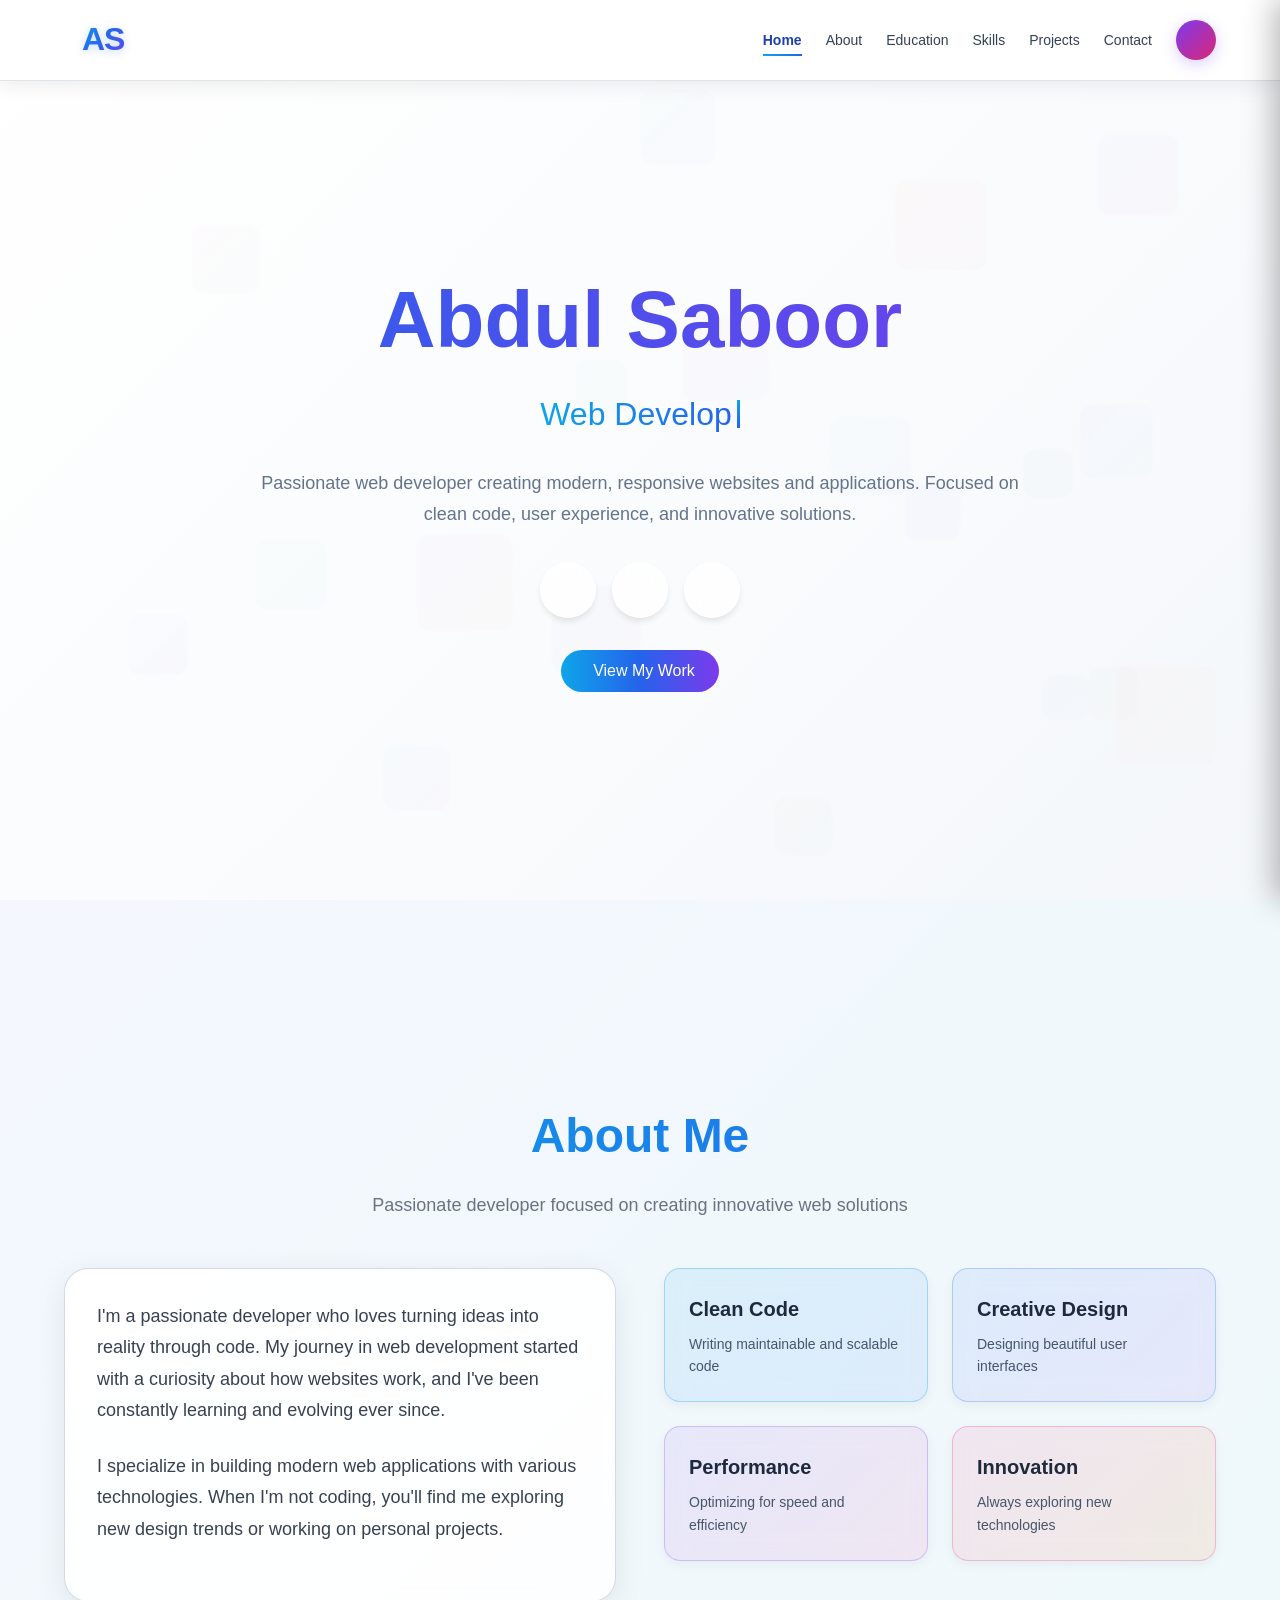
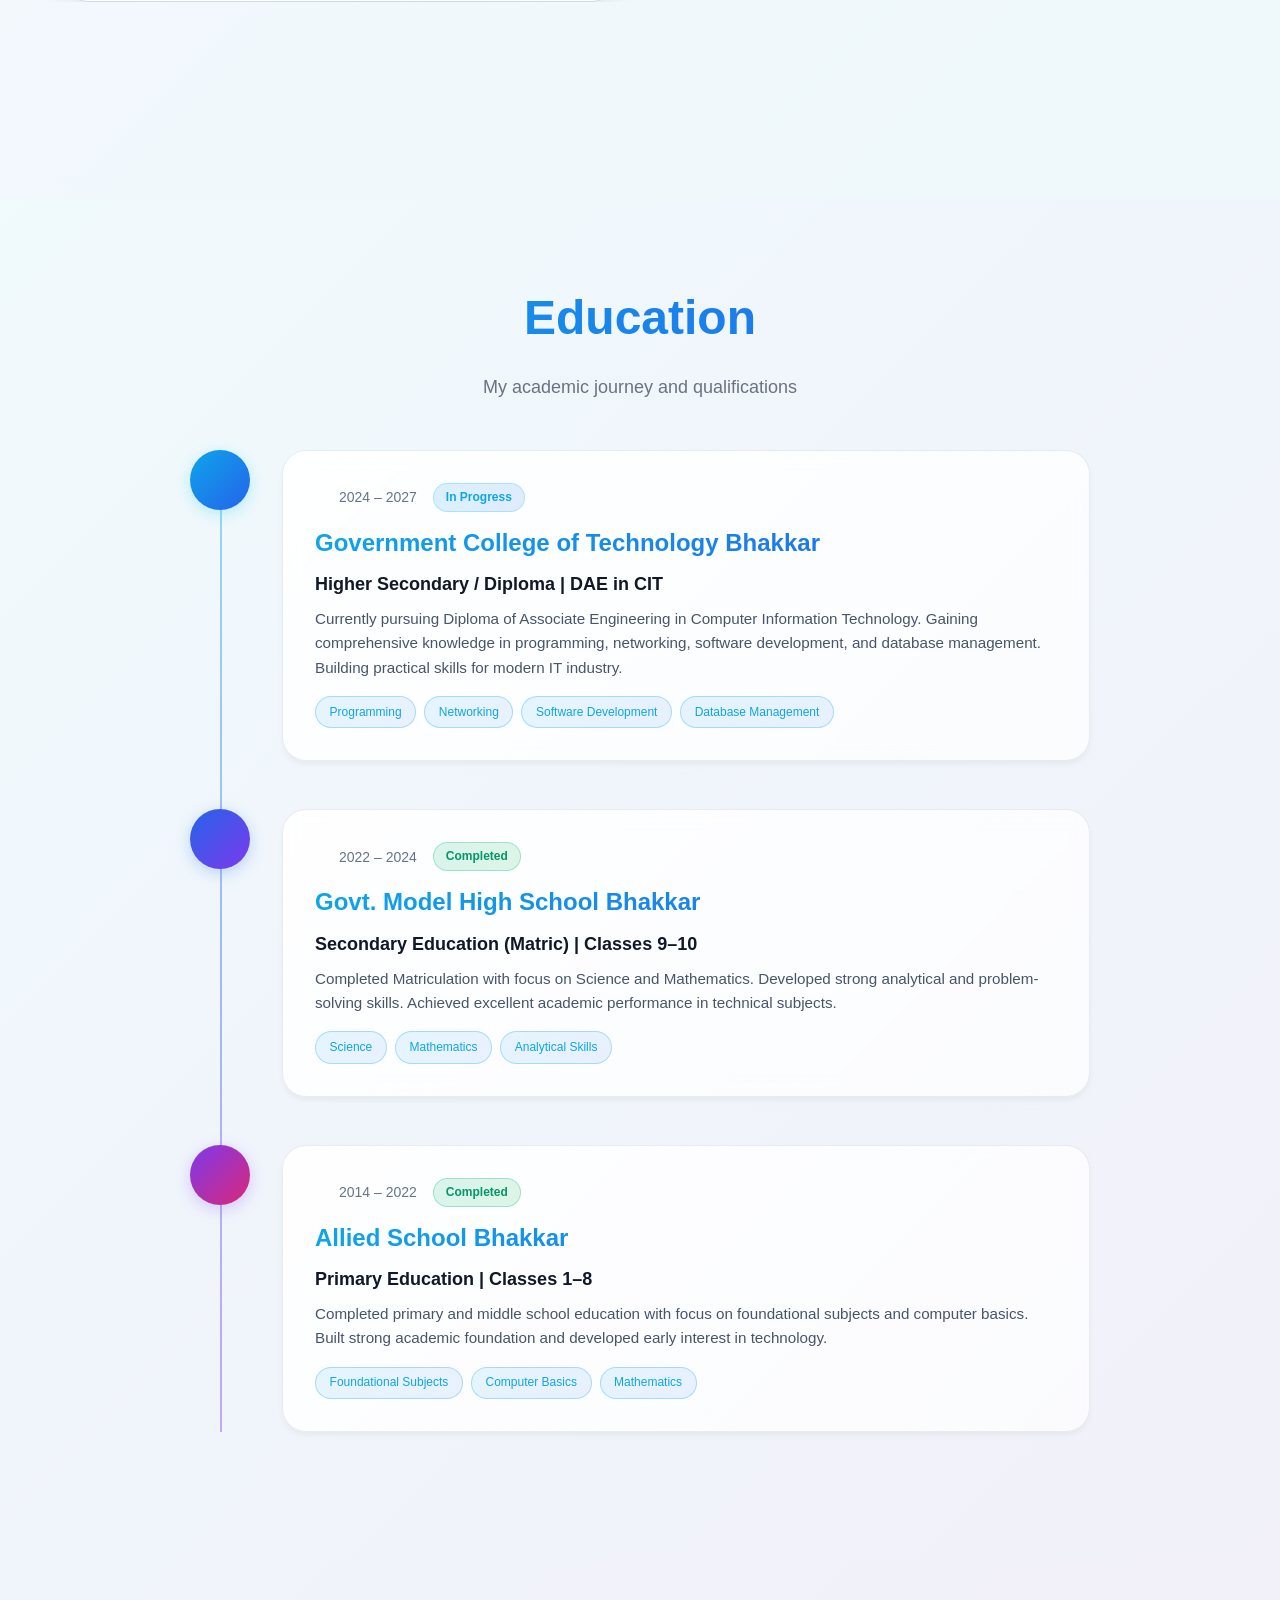
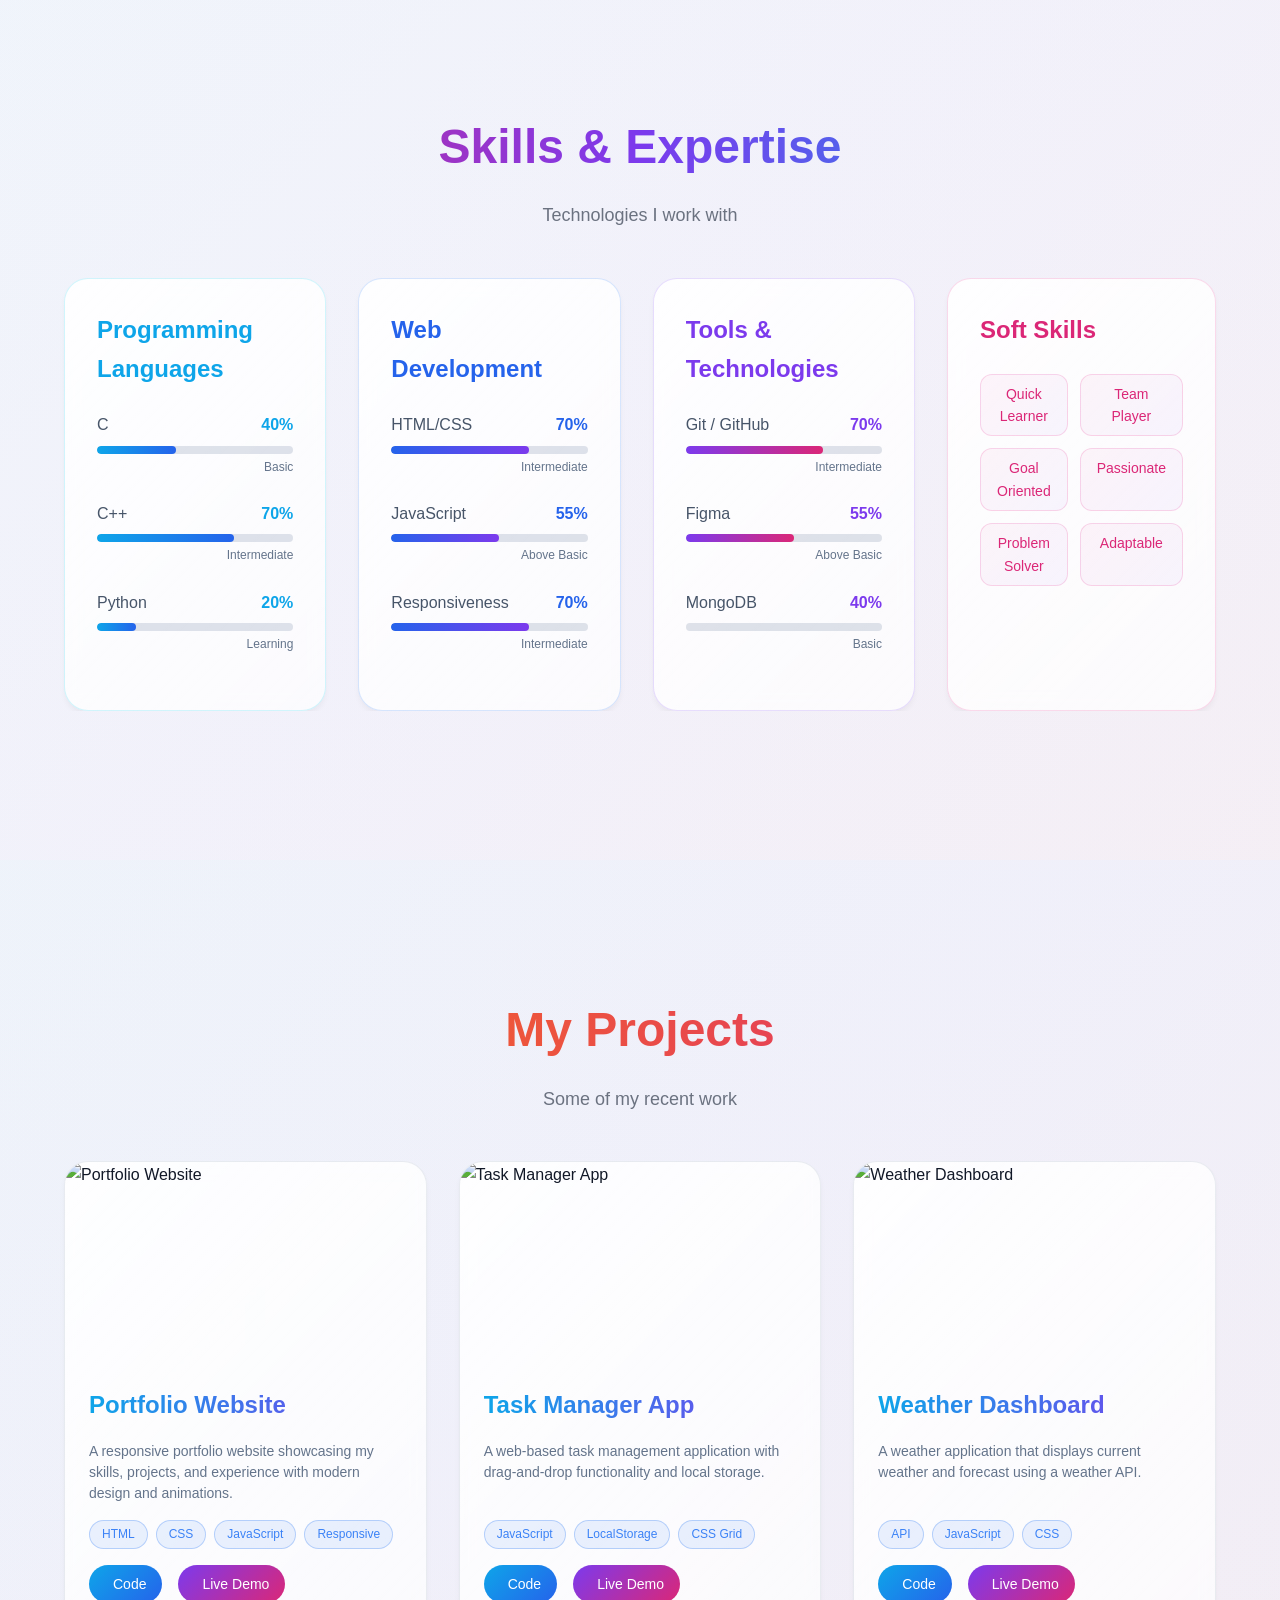
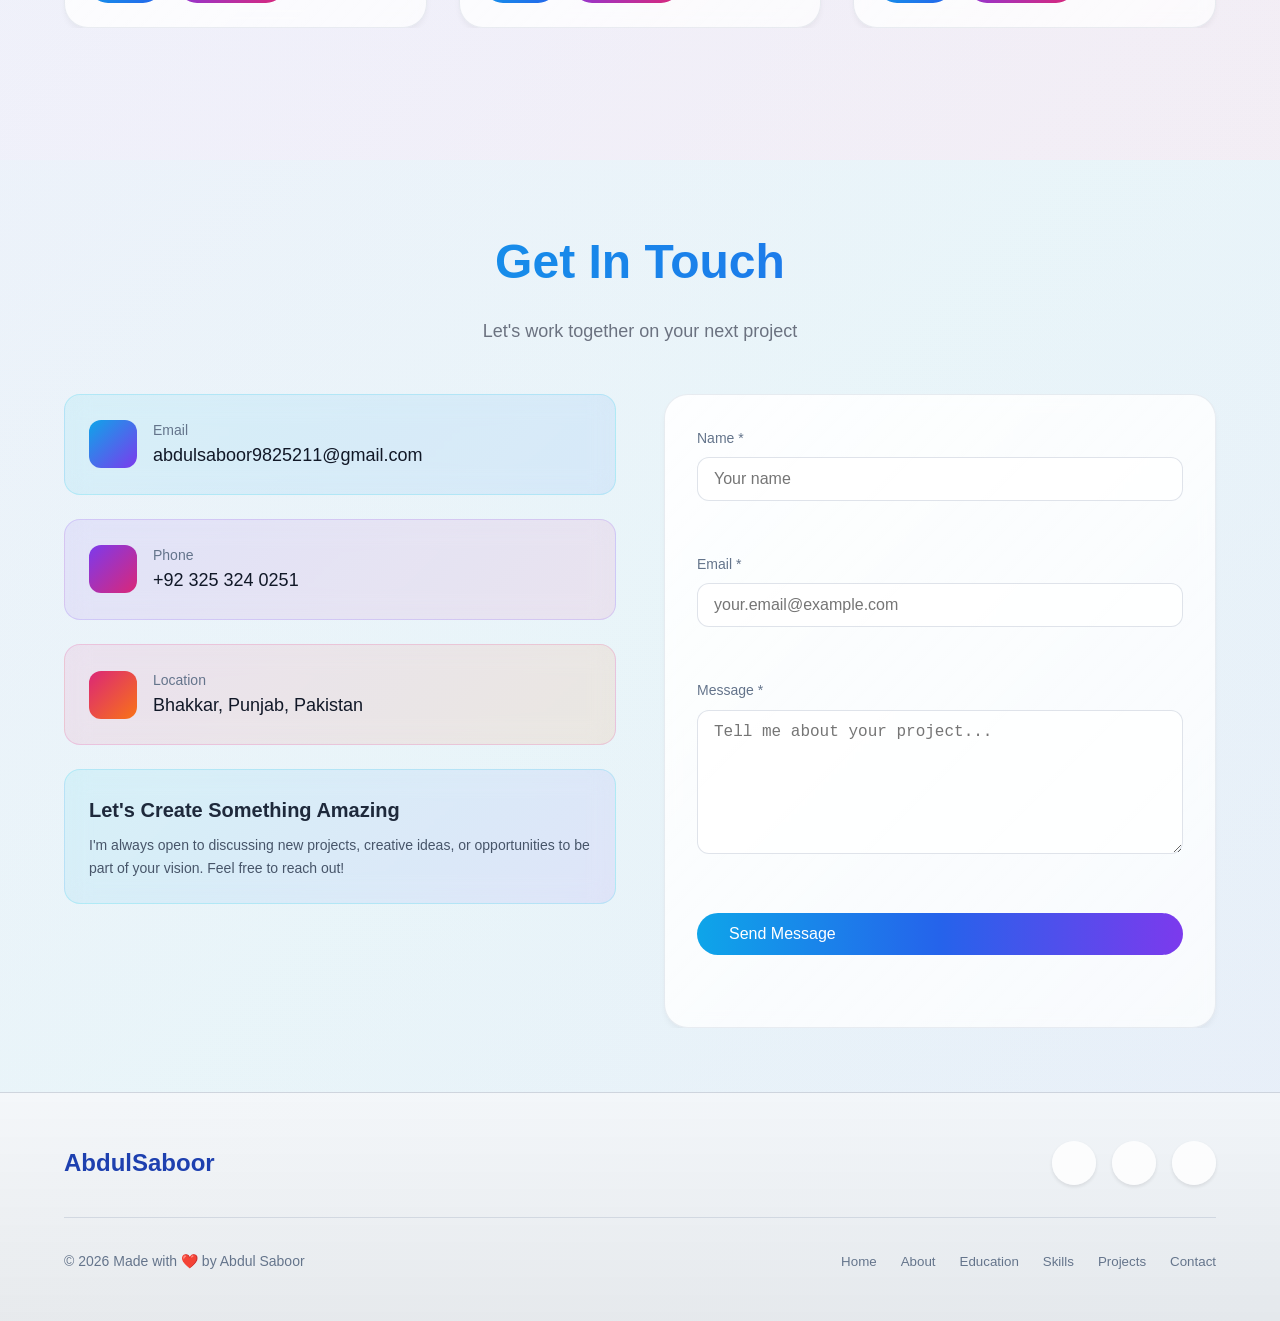
==== commit b4934883: "modified netlify links" ====
--- a/index.html
+++ b/index.html
@@ -10,8 +10,8 @@
     <meta name="keywords" content="web developer, portfolio, frontend, HTML, CSS, JavaScript, Pakistan">
     <meta property="og:title" content="Abdul Saboor - Portfolio">
     <meta property="og:description" content="Modern web developer portfolio showcasing skills and projects">
-    <meta property="og:image" content="https://abdul-saboor-portfolio.netlify.app/favicon/web-app-manifest-512x512.png">
-    <meta property="og:url" content="https://abdul-saboor-portfolio.netlify.app">
+    <meta property="og:image" content="https://abdulsaboor-dev.netlify.app/favicon/web-app-manifest-512x512.png">
+    <meta property="og:url" content="https://abdulsaboor-dev.netlify.app/">
     <meta property="og:type" content="website">
     
     <!-- Favicon -->
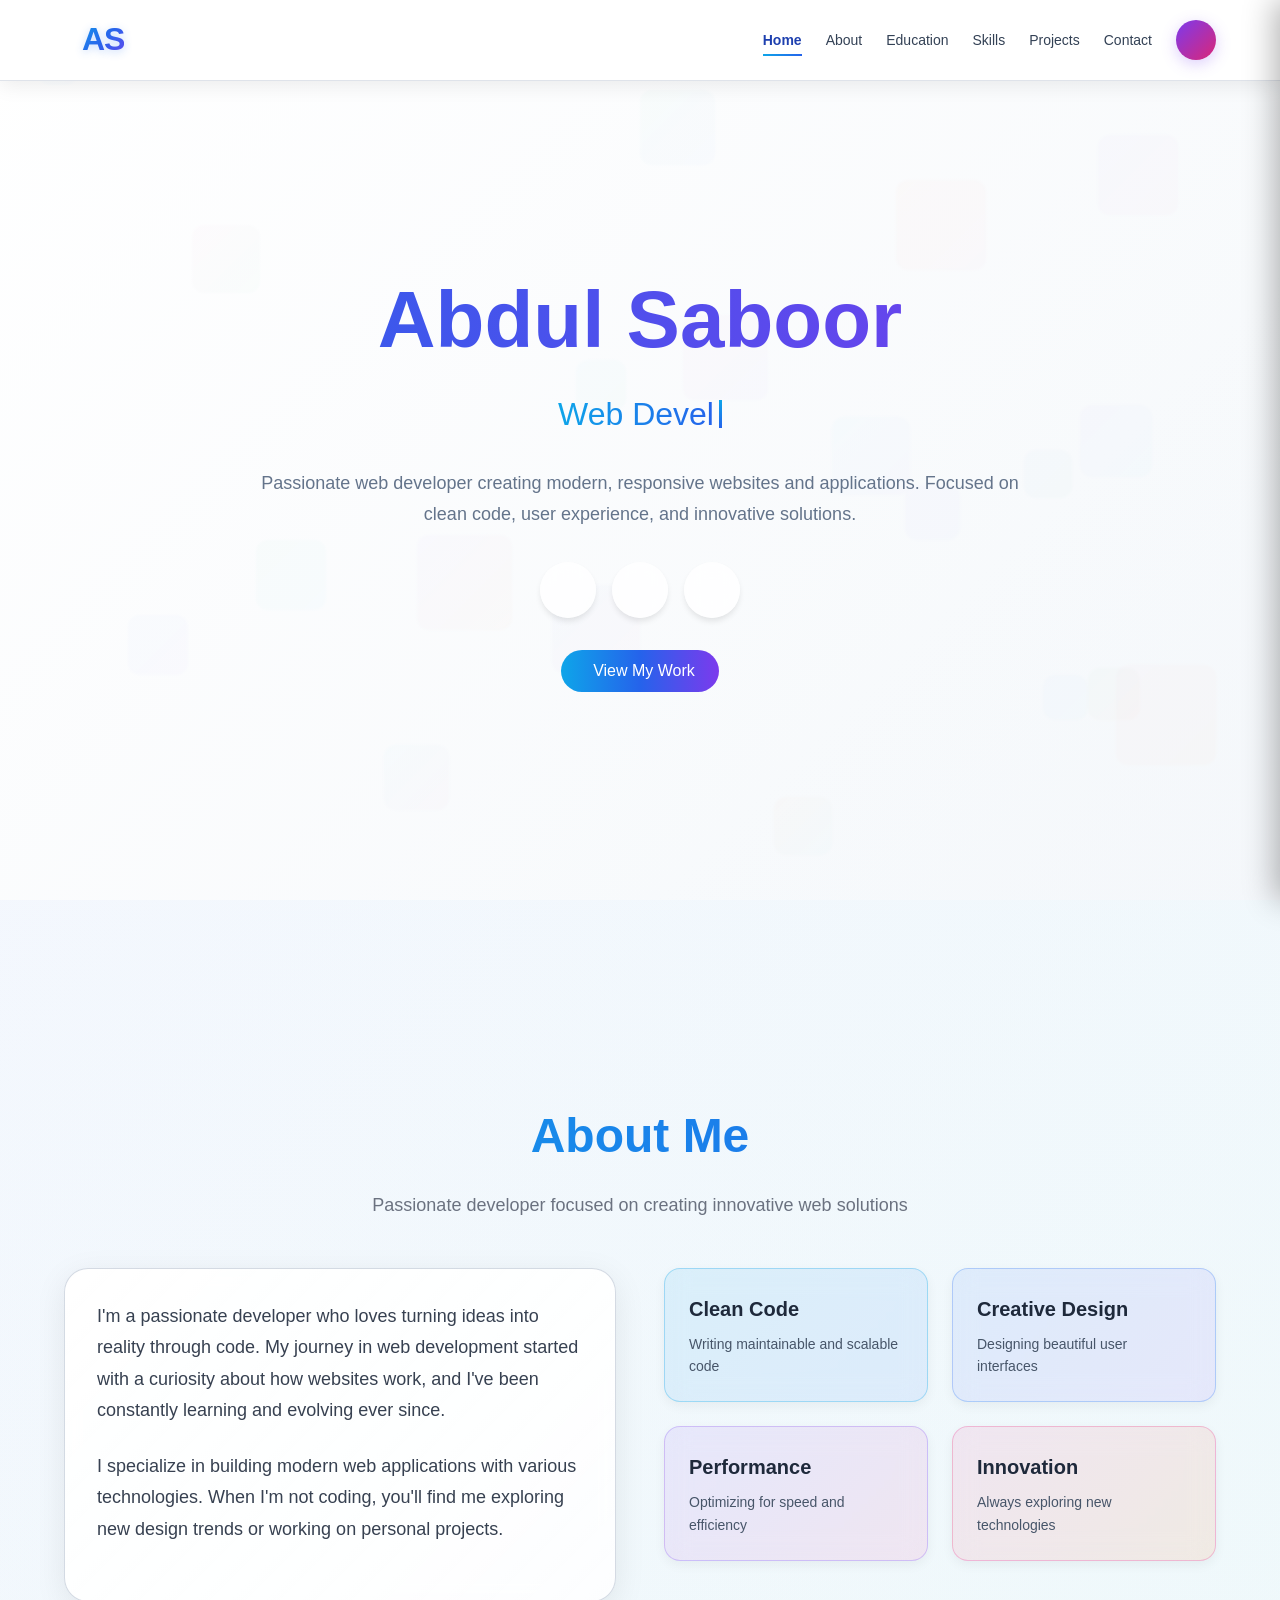
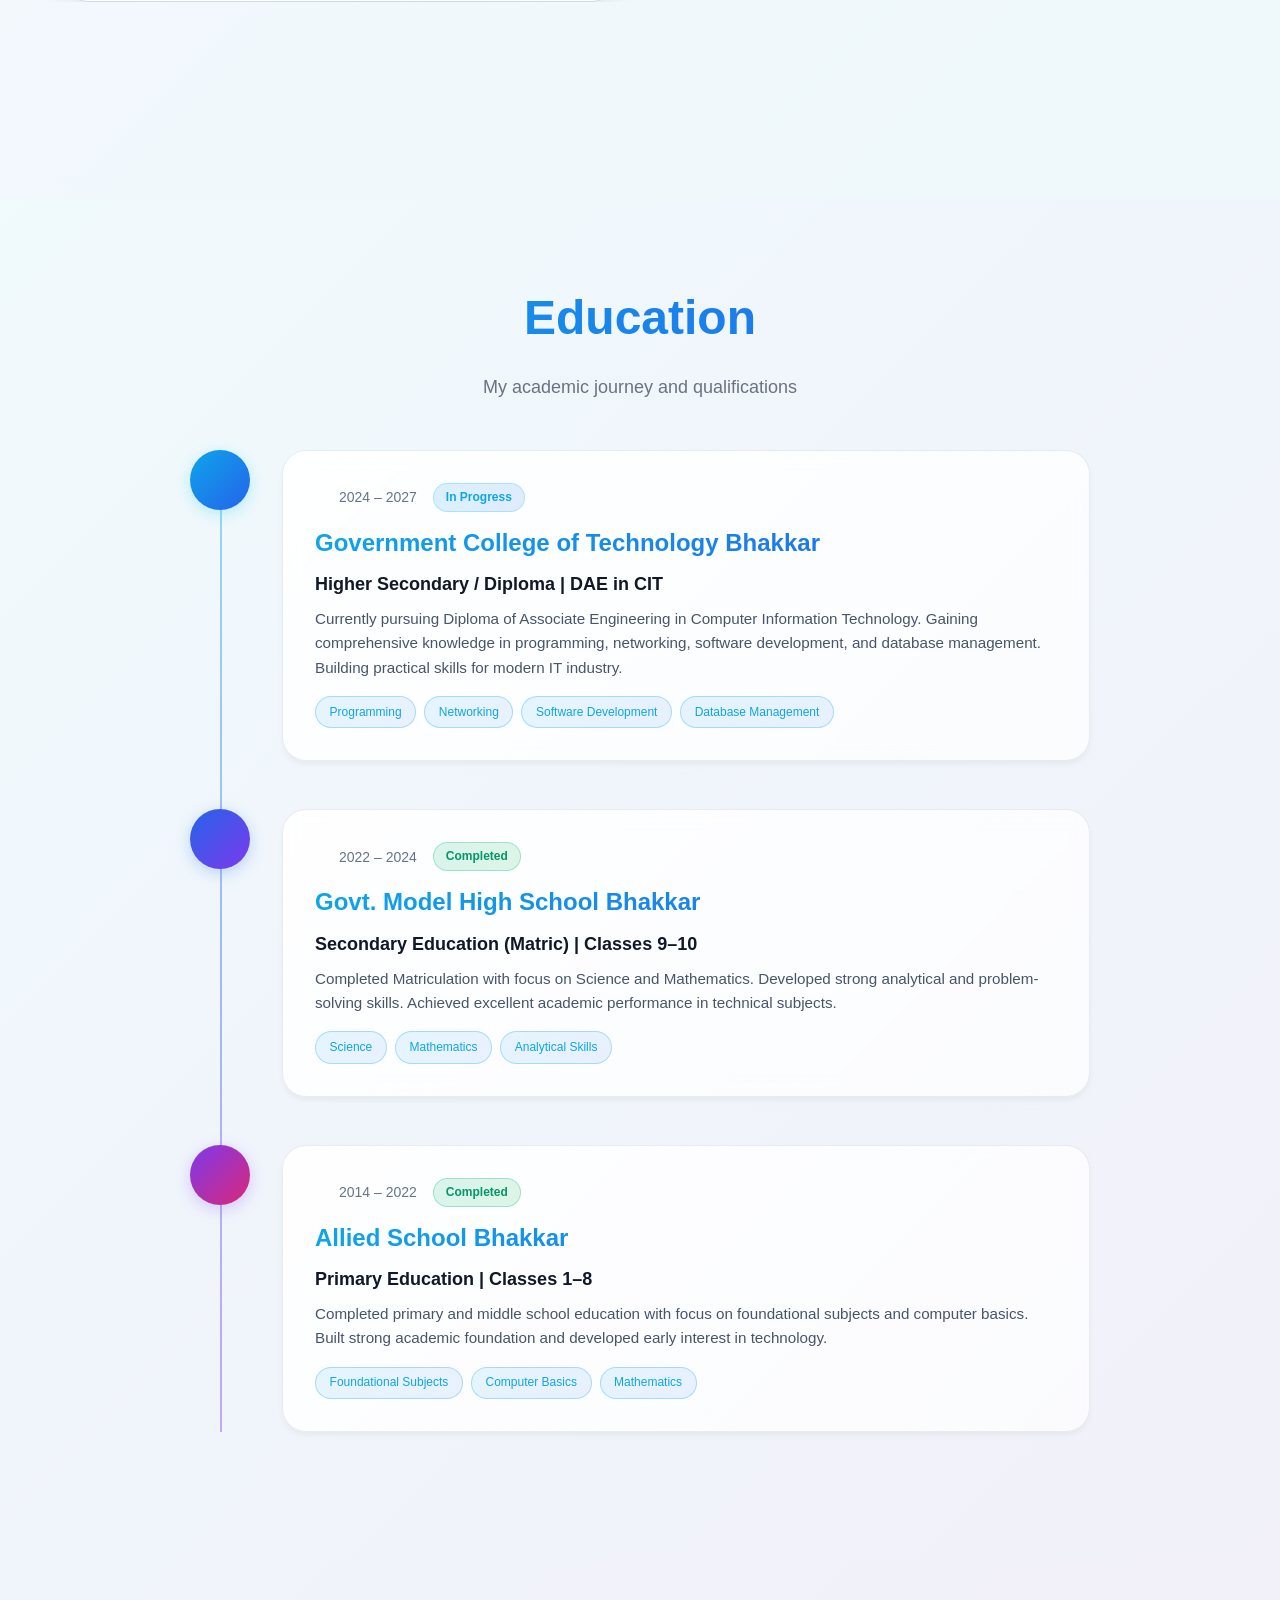
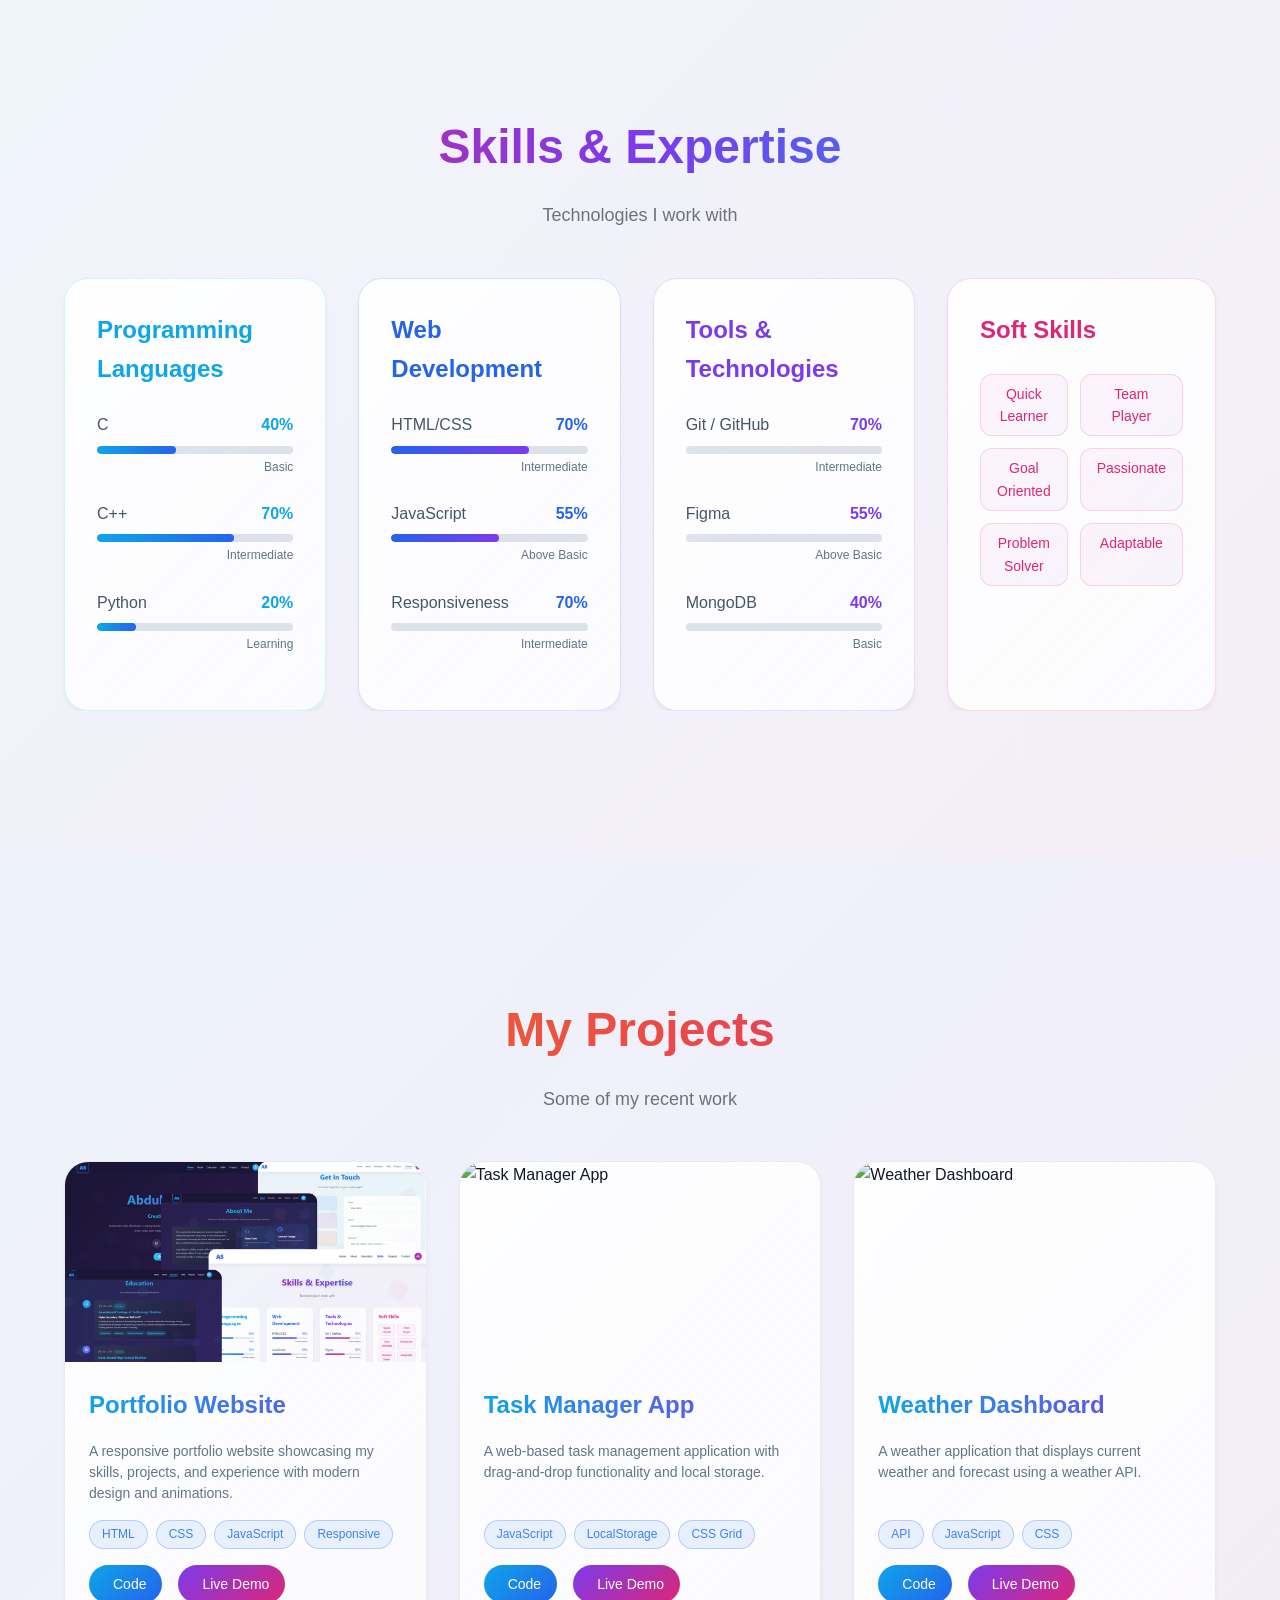
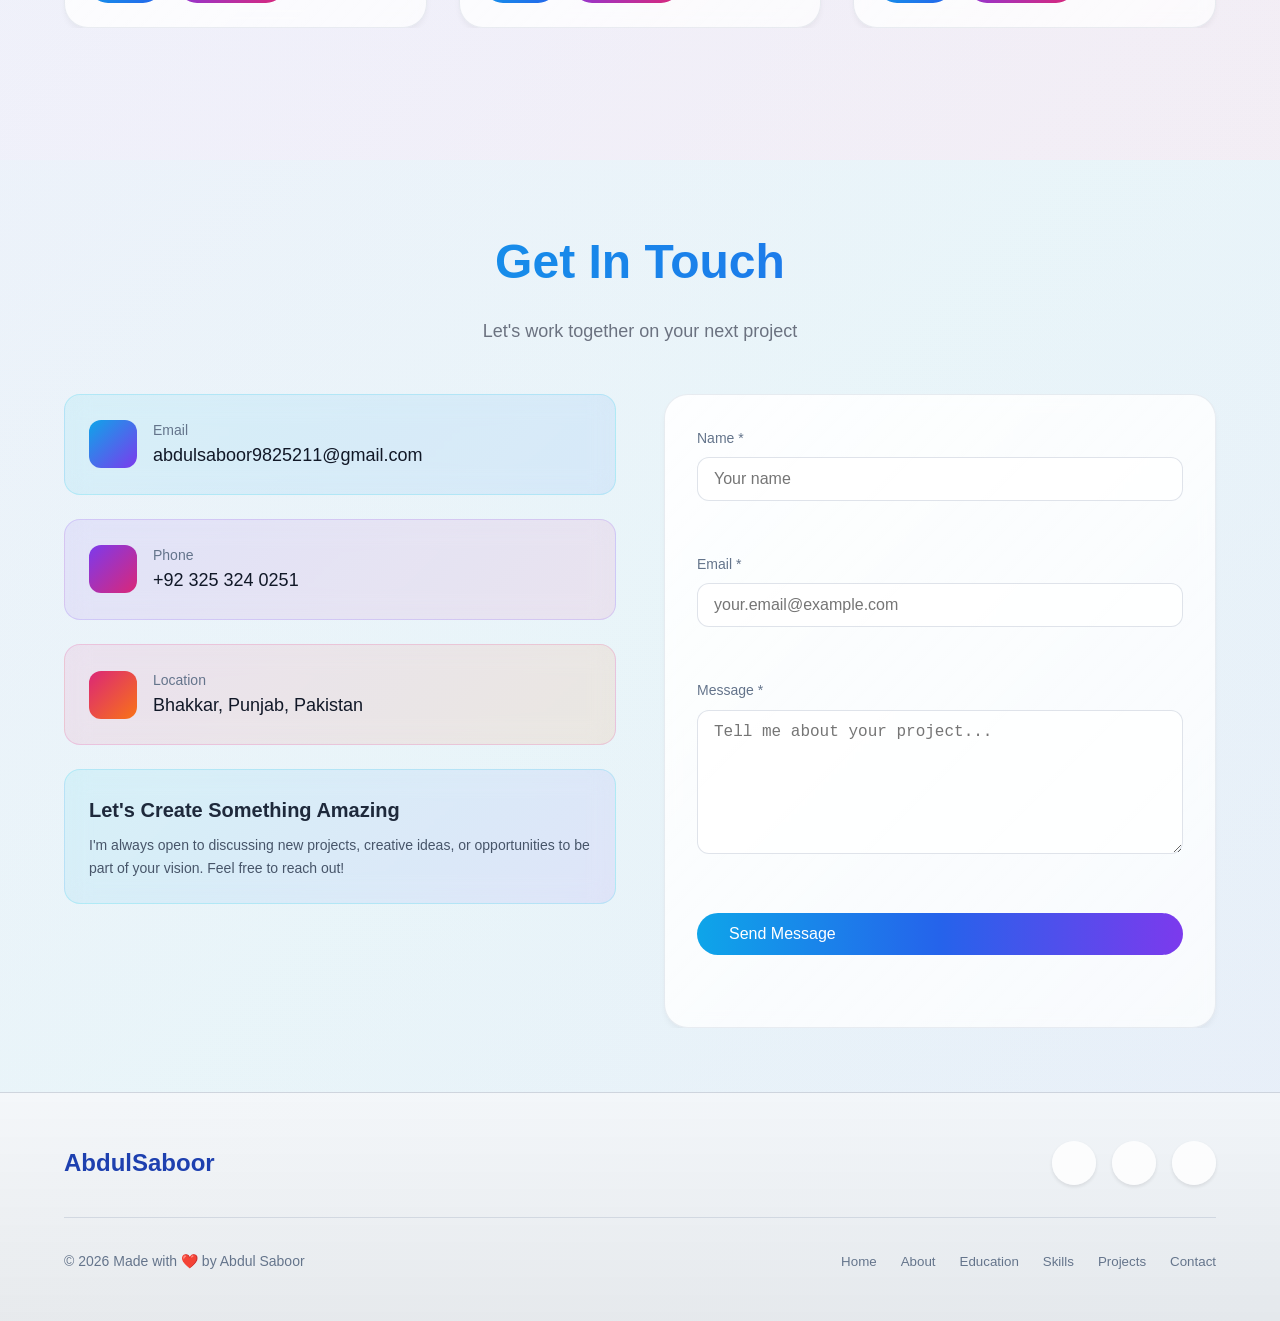
==== commit eb432713: "Added portfolio pic in project section" ====
--- a/index.html
+++ b/index.html
@@ -453,7 +453,7 @@
             <div class="projects-grid">
                 <div class="project-card">
                     <div class="project-image-container">
-                        <img src="https://images.unsplash.com/photo-1557821552-17105176677c?w=800&h=600&fit=crop&auto=format&q=80" 
+                        <img src="/images/portfolio-website.png" 
                              alt="Portfolio Website" 
                              class="project-image"
                              loading="lazy">
@@ -468,10 +468,10 @@
                             <span class="tech-tag">Responsive</span>
                         </div>
                         <div class="project-links">
-                            <a href="https://github.com/abdul-saboor-6699/portfolio" class="project-link" target="_blank" rel="noopener">
+                            <a href="https://github.com/abdul-saboor-6699/Portfolio" class="project-link" target="_blank" rel="noopener">
                                 <i data-lucide="github"></i> Code
                             </a>
-                            <a href="https://abdul-saboor-portfolio.netlify.app" class="project-link" target="_blank" rel="noopener">
+                            <a href="https://abdulsaboor-dev.netlify.app" class="project-link" target="_blank" rel="noopener">
                                 <i data-lucide="external-link"></i> Live Demo
                             </a>
                         </div>
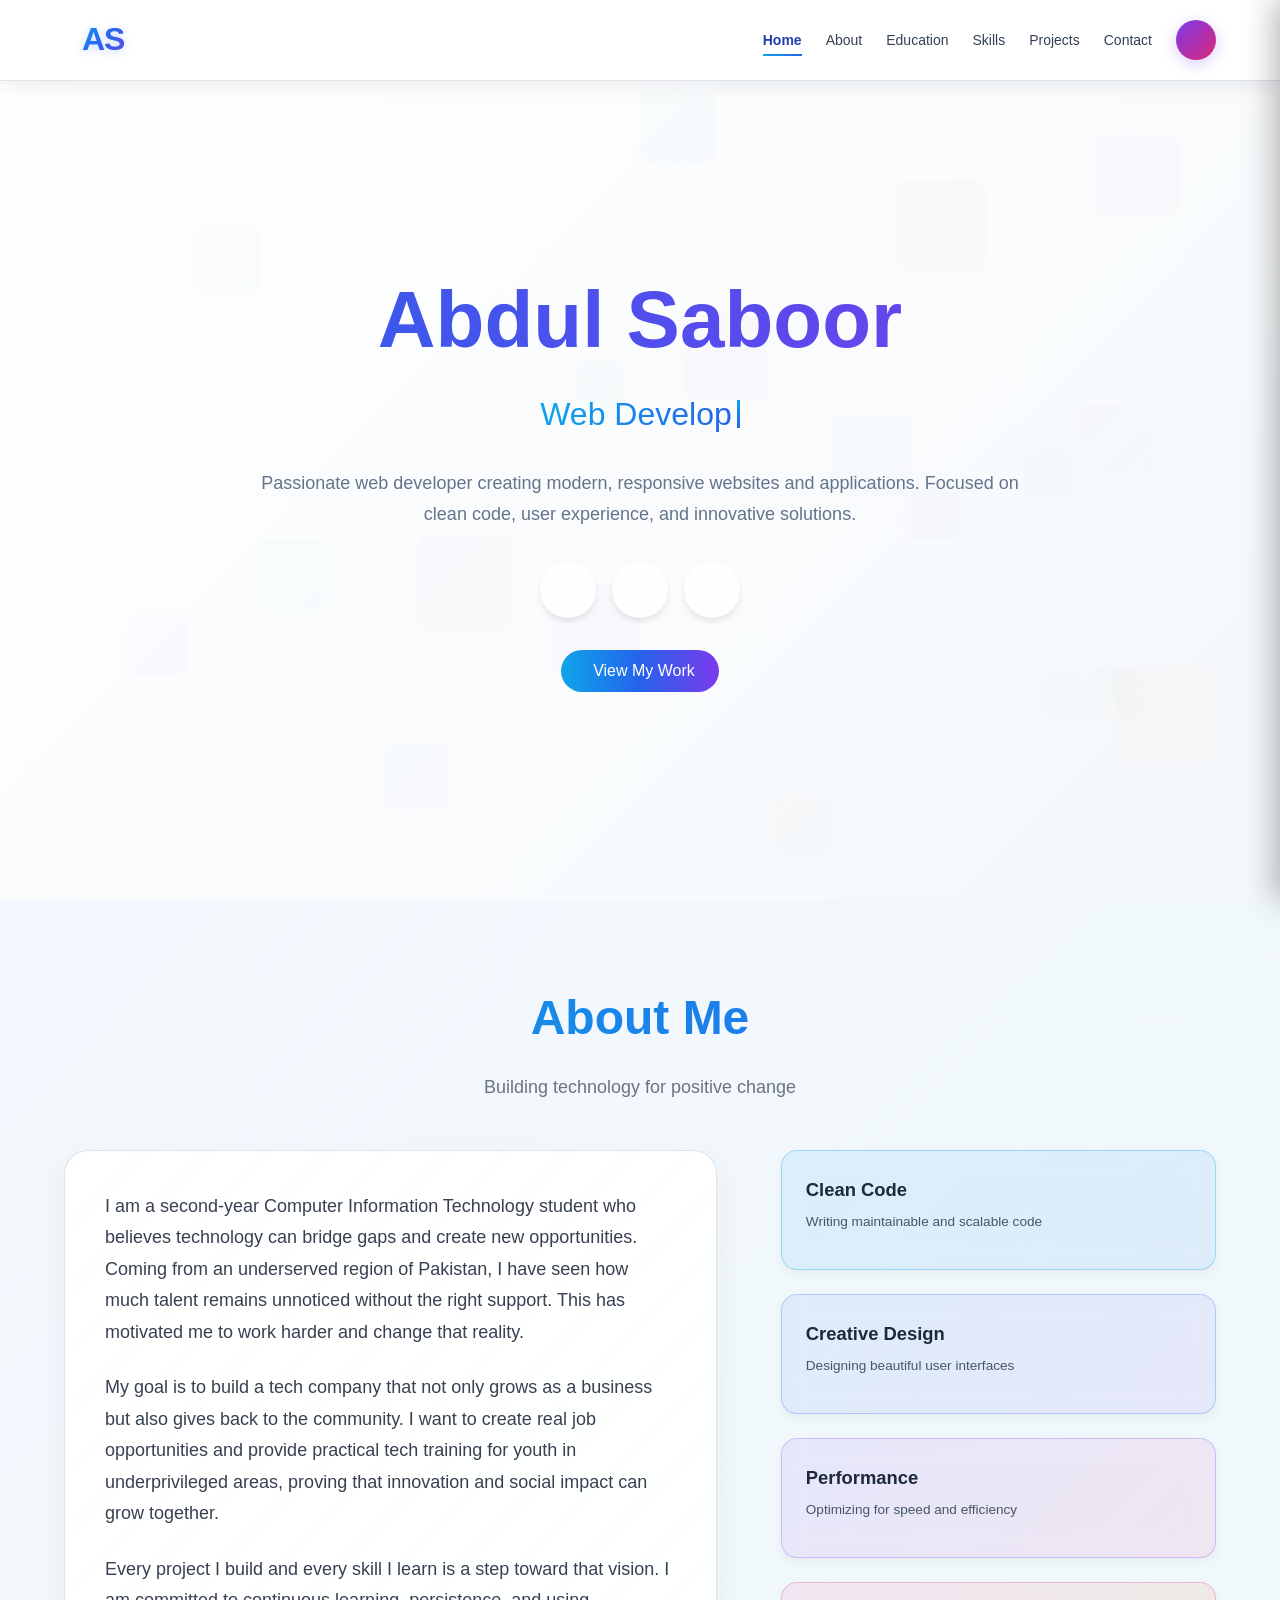
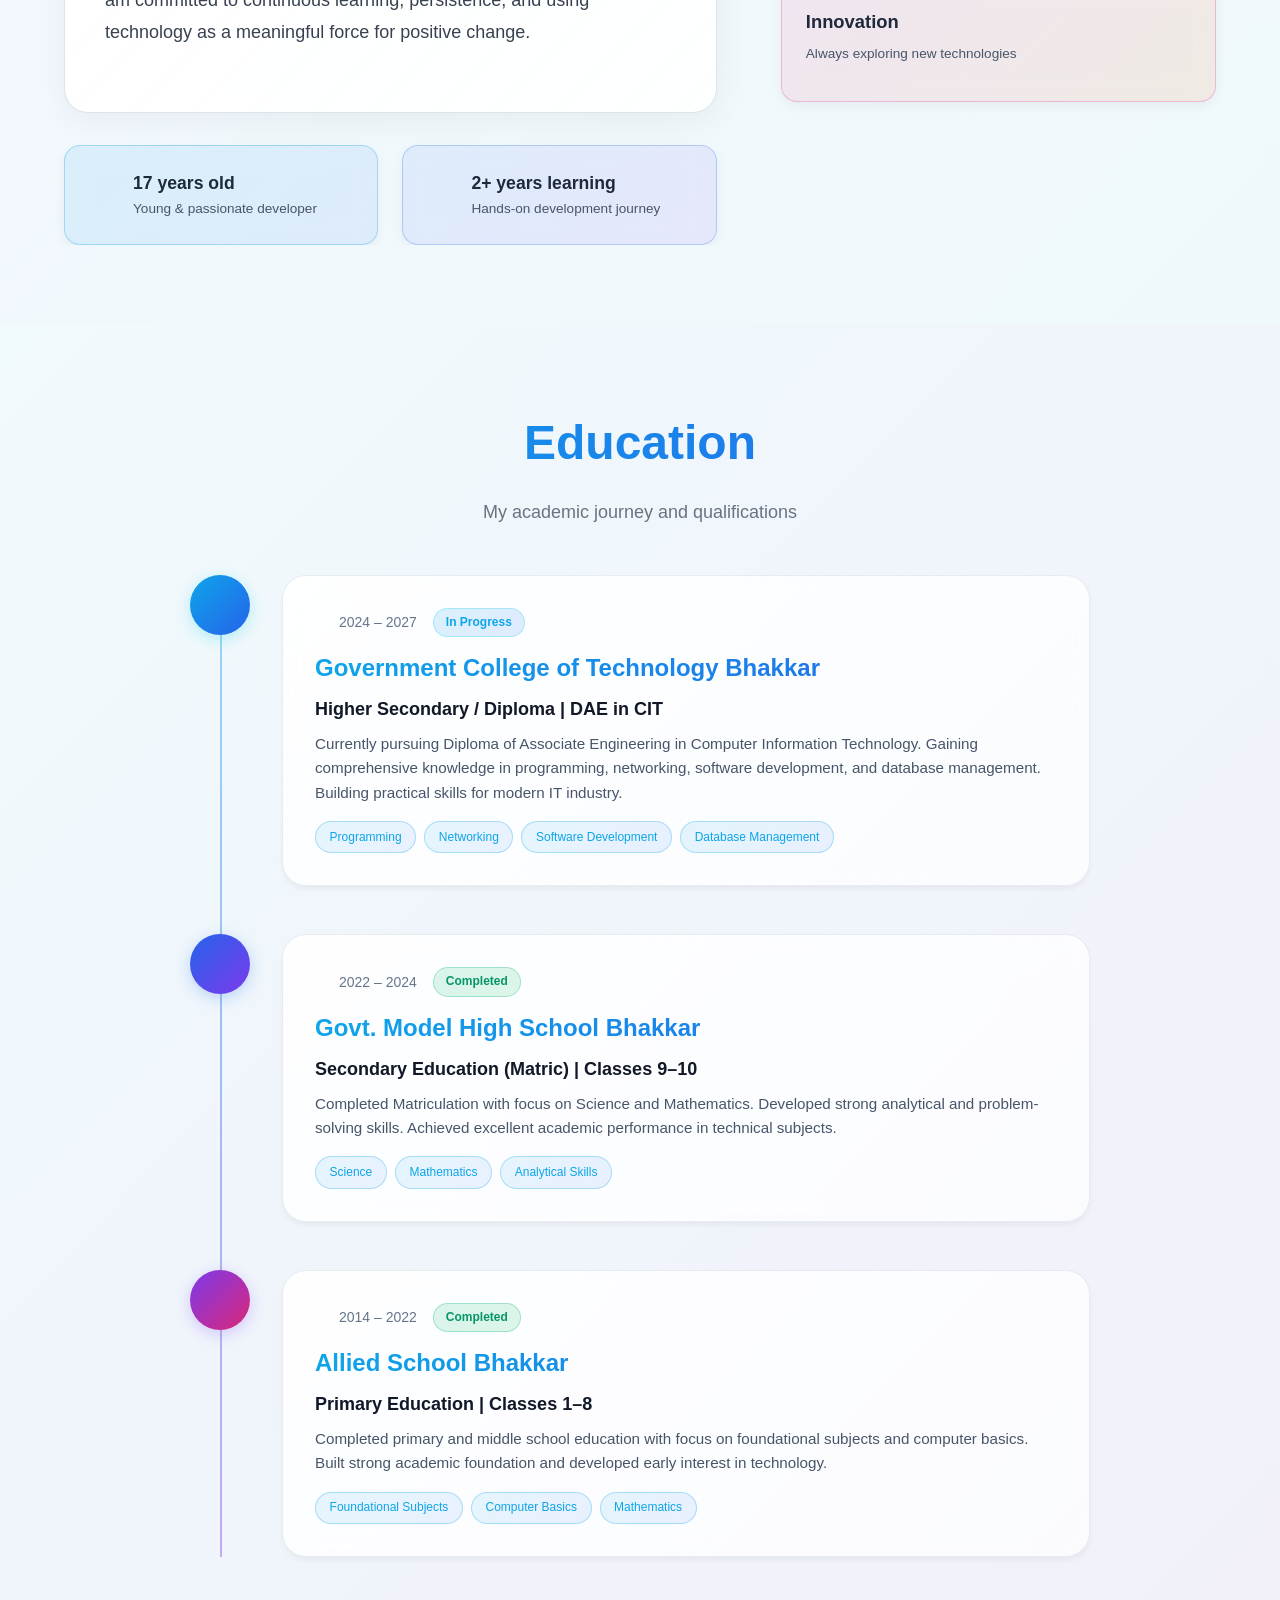
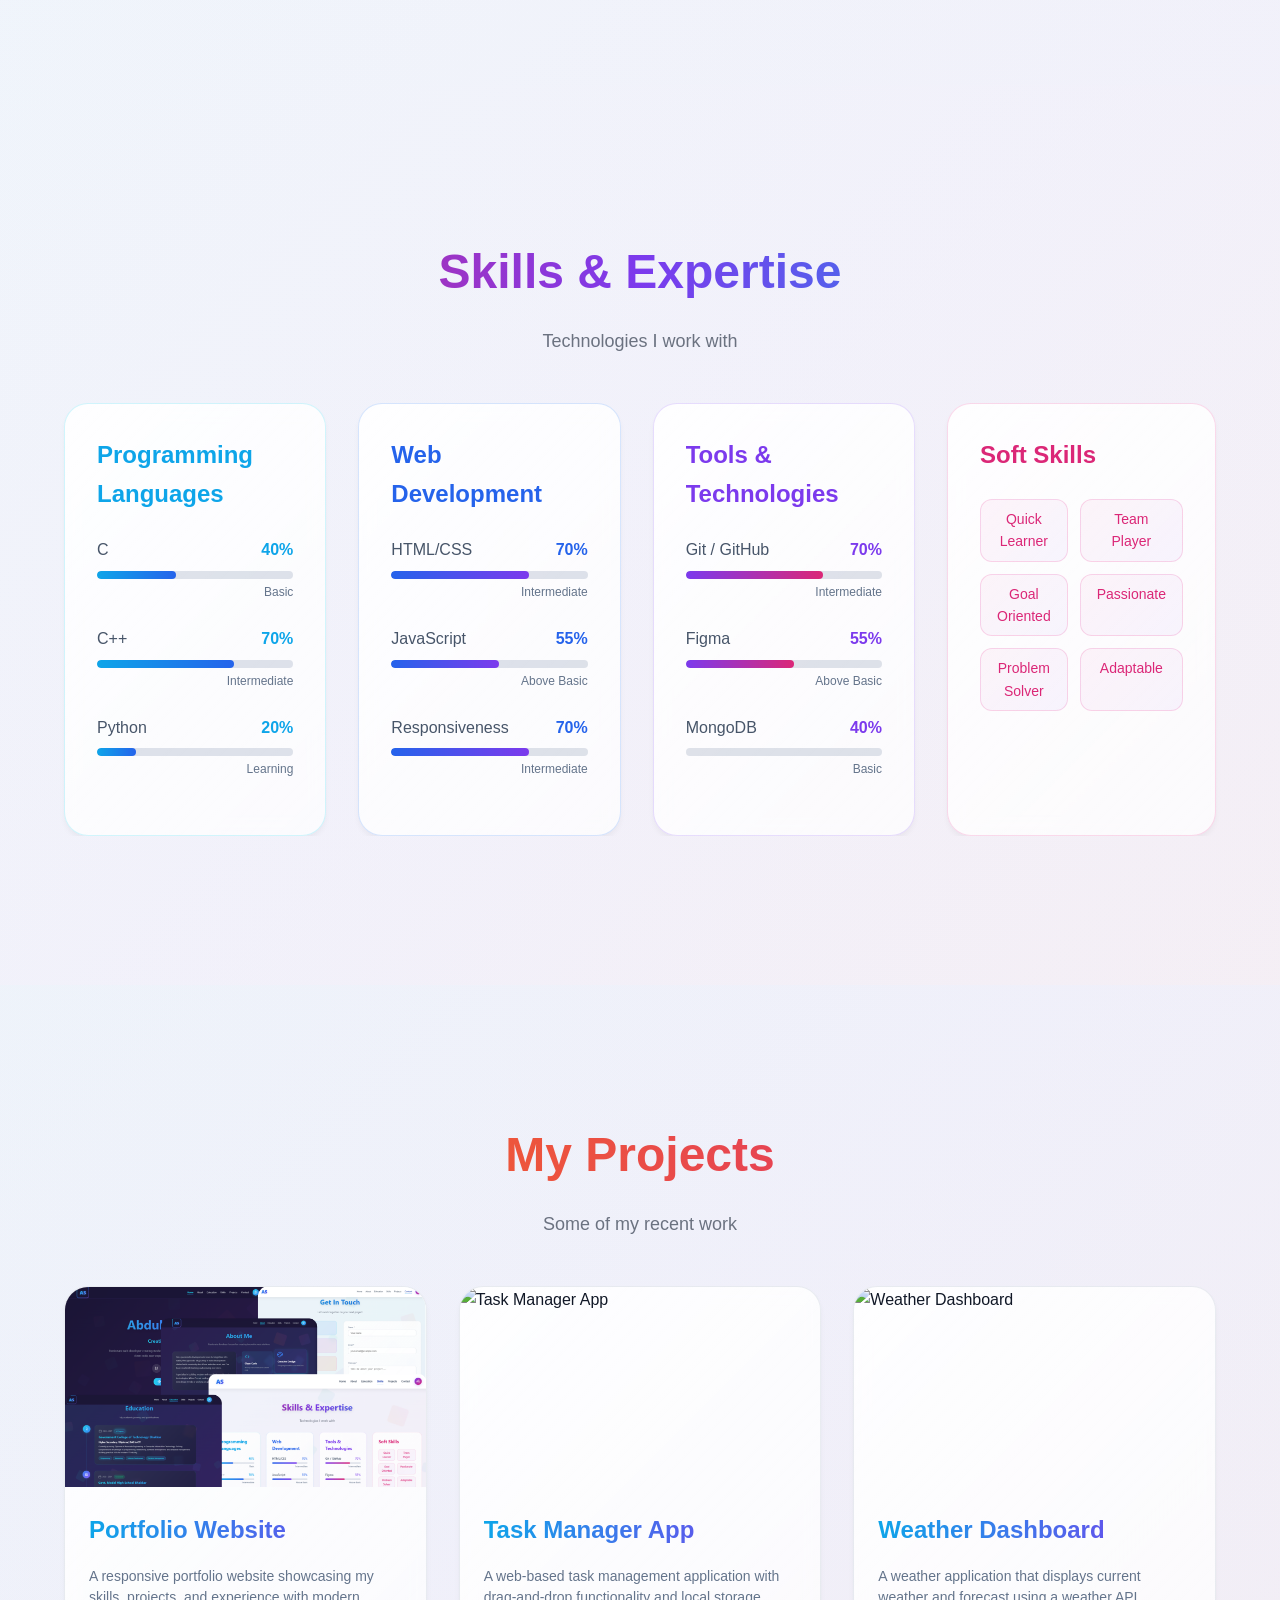
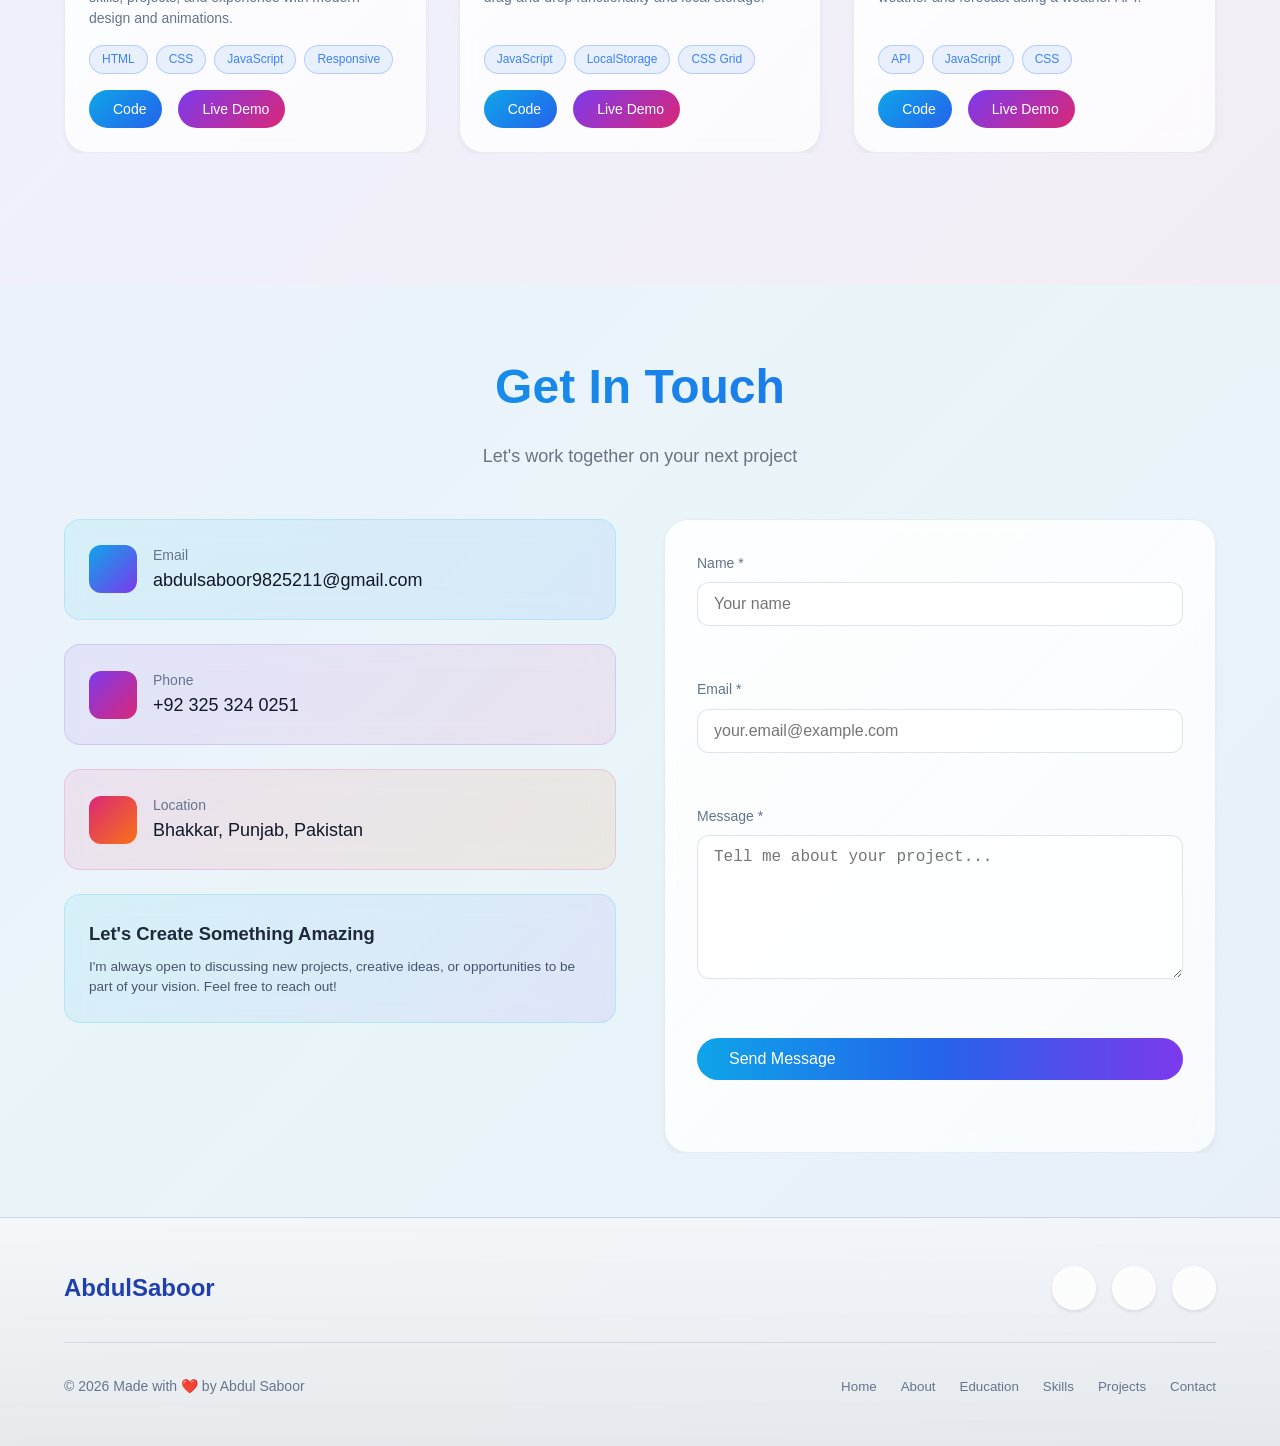
==== commit a48020ef: "modified about me section" ====
--- a/index.html
+++ b/index.html
@@ -183,49 +183,71 @@
     </section>
 
     <!-- About Section -->
-    <section id="about" class="section about">
-        <div class="container">
-            <h2 class="section-title">About Me</h2>
-            <p class="section-subtitle">Passionate developer focused on creating innovative web solutions</p>
-            
-            <div class="about-content">
+<section id="about" class="section about">
+    <div class="container">
+        <h2 class="section-title">About Me</h2>
+        <p class="section-subtitle">Building technology for positive change</p>
+        
+        <div class="about-content">
+            <!-- Left Column: Bio Text with small stats cards -->
+            <div class="about-text-container">
                 <div class="about-text">
                     <p>
-                        I'm a passionate developer who loves turning ideas into reality through code. 
-                        My journey in web development started with a curiosity about how websites work, 
-                        and I've been constantly learning and evolving ever since.
+                        I am a second-year Computer Information Technology student who believes technology can bridge gaps and create new opportunities. Coming from an underserved region of Pakistan, I have seen how much talent remains unnoticed without the right support. This has motivated me to work harder and change that reality.
                     </p>
                     <p>
-                        I specialize in building modern web applications with various technologies. 
-                        When I'm not coding, you'll find me exploring new design trends or working on personal projects.
+                        My goal is to build a tech company that not only grows as a business but also gives back to the community. I want to create real job opportunities and provide practical tech training for youth in underprivileged areas, proving that innovation and social impact can grow together.
                     </p>
-                </div>
-
-                <div class="skills-grid">
-                    <div class="skill-card cyan-glass">
-                        <i data-lucide="code" class="skill-icon"></i>
-                        <h3 class="skill-title">Clean Code</h3>
-                        <p class="skill-description">Writing maintainable and scalable code</p>
-                    </div>
-                    <div class="skill-card blue-glass">
-                        <i data-lucide="palette" class="skill-icon"></i>
-                        <h3 class="skill-title">Creative Design</h3>
-                        <p class="skill-description">Designing beautiful user interfaces</p>
-                    </div>
-                    <div class="skill-card purple-glass">
-                        <i data-lucide="rocket" class="skill-icon"></i>
-                        <h3 class="skill-title">Performance</h3>
-                        <p class="skill-description">Optimizing for speed and efficiency</p>
-                    </div>
-                    <div class="skill-card pink-glass">
-                        <i data-lucide="zap" class="skill-icon"></i>
-                        <h3 class="skill-title">Innovation</h3>
-                        <p class="skill-description">Always exploring new technologies</p>
-                    </div>
-                </div>
-            </div>
-        </div>
-    </section>
+                    <p>
+                        Every project I build and every skill I learn is a step toward that vision. I am committed to continuous learning, persistence, and using technology as a meaningful force for positive change.
+                    </p>
+                </div>
+                
+                <!-- Age & Experience Cards Below Bio -->
+                <div class="about-stats">
+                    <div class="stats-card cyan-glass">
+                        <i data-lucide="calendar-days" class="stats-icon"></i>
+                        <div class="stats-content">
+                            <h3 class="stats-title">17 years old</h3>
+                            <p class="stats-description">Young & passionate developer</p>
+                        </div>
+                    </div>
+                    <div class="stats-card blue-glass">
+                        <i data-lucide="briefcase-business" class="stats-icon"></i>
+                        <div class="stats-content">
+                            <h3 class="stats-title">2+ years learning</h3>
+                            <p class="stats-description">Hands-on development journey</p>
+                        </div>
+                    </div>
+                </div>
+            </div>
+
+            <!-- Right Column: Skills Grid (4 cards stacked vertically) -->
+            <div class="skills-stack">
+                <div class="skill-card cyan-glass">
+                    <i data-lucide="code" class="skill-icon"></i>
+                    <h3 class="skill-title">Clean Code</h3>
+                    <p class="skill-description">Writing maintainable and scalable code</p>
+                </div>
+                <div class="skill-card blue-glass">
+                    <i data-lucide="palette" class="skill-icon"></i>
+                    <h3 class="skill-title">Creative Design</h3>
+                    <p class="skill-description">Designing beautiful user interfaces</p>
+                </div>
+                <div class="skill-card purple-glass">
+                    <i data-lucide="rocket" class="skill-icon"></i>
+                    <h3 class="skill-title">Performance</h3>
+                    <p class="skill-description">Optimizing for speed and efficiency</p>
+                </div>
+                <div class="skill-card pink-glass">
+                    <i data-lucide="zap" class="skill-icon"></i>
+                    <h3 class="skill-title">Innovation</h3>
+                    <p class="skill-description">Always exploring new technologies</p>
+                </div>
+            </div>
+        </div>
+    </div>
+</section>
 
     <!-- Education Section (REORDERED: DAE CIT at top, Primary Education at bottom) -->
     <section id="education" class="section education">
--- a/css/about.css
+++ b/css/about.css
@@ -1,6 +1,54 @@
 /* ===================================
-   ABOUT SECTION STYLES - UPDATED FOR BETTER LIGHT MODE CONTRAST
+   ABOUT SECTION STYLES
    =================================== */
+
+.about-content {
+    display: grid;
+    grid-template-columns: 1fr;
+    gap: 3rem;
+    width: 100%;
+}
+
+@media (min-width: 1024px) {
+    .about-content {
+        grid-template-columns: 1.2fr 0.8fr; /* Bio takes more space, skills stack on right */
+        gap: 4rem;
+    }
+}
+
+/* Left Column: Bio Container */
+.about-text-container {
+    display: flex;
+    flex-direction: column;
+    gap: 2rem;
+}
+
+/* Bio Text */
+.about-text {
+    background: linear-gradient(135deg, var(--card-bg), rgba(17, 24, 39, 0.5));
+    backdrop-filter: blur(8px);
+    padding: 2.5rem;
+    border-radius: 1.5rem;
+    border: 1px solid rgba(139, 92, 246, 0.2);
+    transition: all 0.4s cubic-bezier(0.175, 0.885, 0.32, 1.275);
+    width: 100%;
+}
+
+[data-theme="light"] .about-text {
+    background: linear-gradient(135deg, rgba(255, 255, 255, 0.98), rgba(255, 255, 255, 0.9));
+    border: 1px solid rgba(148, 163, 184, 0.3);
+    box-shadow: 0 8px 32px rgba(0, 0, 0, 0.05);
+}
+
+.about-text:hover {
+    transform: translateY(-5px);
+    box-shadow: 0 20px 40px rgba(139, 92, 246, 0.15);
+}
+
+[data-theme="light"] .about-text:hover {
+    box-shadow: 0 20px 40px rgba(59, 130, 246, 0.1);
+    border: 1px solid rgba(59, 130, 246, 0.2);
+}
 
 .about-text p {
     font-size: 1.125rem;
@@ -10,49 +58,143 @@
 }
 
 [data-theme="light"] .about-text p {
-    color: #374151; /* Darker color for better readability */
-}
-
-.skills-grid {
+    color: #374151;
+}
+
+/* Stats Cards Below Bio */
+.about-stats {
     display: grid;
-    grid-template-columns: 1fr;
+    grid-template-columns: 1fr 1fr;
     gap: 1.5rem;
-}
-
-@media (min-width: 640px) {
-    .skills-grid {
-        grid-template-columns: 1fr 1fr;
-    }
-}
-
-/* About text container - FIXED LIGHT MODE CONTRAST */
-.about-text {
-    background: linear-gradient(135deg, var(--card-bg), rgba(17, 24, 39, 0.5));
+    width: 100%;
+}
+
+@media (max-width: 768px) {
+    .about-stats {
+        grid-template-columns: 1fr;
+    }
+}
+
+.stats-card {
+    background: linear-gradient(135deg, var(--glass-bg), rgba(34, 211, 238, 0.1));
     backdrop-filter: blur(8px);
-    padding: 2rem;
-    border-radius: 1.5rem;
-    border: 1px solid rgba(139, 92, 246, 0.2);
+    padding: 1.25rem;
+    border-radius: 1rem;
+    border: 1px solid rgba(34, 211, 238, 0.2);
+    display: flex;
+    align-items: center;
+    gap: 1rem;
     transition: all 0.4s cubic-bezier(0.175, 0.885, 0.32, 1.275);
-}
-
-/* Fix for light mode - better contrast */
-[data-theme="light"] .about-text {
-    background: linear-gradient(135deg, rgba(255, 255, 255, 0.95), rgba(255, 255, 255, 0.85)); /* More solid white */
-    border: 1px solid rgba(148, 163, 184, 0.4); /* Slightly darker border */
-    box-shadow: 0 8px 32px rgba(0, 0, 0, 0.08); /* Added subtle shadow */
-}
-
-.about-text:hover {
-    transform: translateY(-10px);
-    box-shadow: 0 20px 40px rgba(139, 92, 246, 0.2);
-}
-
-[data-theme="light"] .about-text:hover {
-    box-shadow: 0 20px 40px rgba(59, 130, 246, 0.15), 0 8px 32px rgba(0, 0, 0, 0.1);
-    transform: translateY(-10px);
-}
-
-/* Skill cards - improved light mode contrast */
+    position: relative;
+    overflow: hidden;
+    min-height: 100px;
+}
+
+.stats-card::before {
+    content: '';
+    position: absolute;
+    top: 0;
+    left: -100%;
+    width: 100%;
+    height: 100%;
+    background: linear-gradient(90deg, transparent, rgba(255,255,255,0.2), transparent);
+    transition: left 0.7s;
+}
+
+.stats-card:hover::before {
+    left: 100%;
+}
+
+.stats-card:hover {
+    transform: translateY(-5px);
+    box-shadow: 0 10px 25px rgba(34, 211, 238, 0.3);
+}
+
+[data-theme="light"] .stats-card {
+    background: linear-gradient(135deg, rgba(255, 255, 255, 0.95), rgba(248, 250, 252, 0.9));
+    backdrop-filter: blur(12px);
+    border: 1px solid rgba(148, 163, 184, 0.3);
+    box-shadow: 0 4px 12px rgba(0, 0, 0, 0.05);
+}
+
+[data-theme="light"] .stats-card:hover {
+    box-shadow: 0 10px 25px rgba(59, 130, 246, 0.2), 0 4px 12px rgba(0, 0, 0, 0.08);
+    border: 1px solid rgba(59, 130, 246, 0.4);
+}
+
+.stats-card.cyan-glass {
+    background: linear-gradient(135deg, rgba(34, 211, 238, 0.1), rgba(59, 130, 246, 0.1));
+    border: 1px solid rgba(34, 211, 238, 0.2);
+}
+
+.stats-card.blue-glass {
+    background: linear-gradient(135deg, rgba(59, 130, 246, 0.1), rgba(139, 92, 246, 0.1));
+    border: 1px solid rgba(59, 130, 246, 0.2);
+}
+
+[data-theme="light"] .stats-card.cyan-glass {
+    background: linear-gradient(135deg, rgba(14, 165, 233, 0.1), rgba(59, 130, 246, 0.1));
+    border: 1px solid rgba(14, 165, 233, 0.3);
+}
+
+[data-theme="light"] .stats-card.blue-glass {
+    background: linear-gradient(135deg, rgba(59, 130, 246, 0.1), rgba(139, 92, 246, 0.1));
+    border: 1px solid rgba(59, 130, 246, 0.3);
+}
+
+.stats-icon {
+    width: 2rem;
+    height: 2rem;
+    color: var(--accent-cyan);
+    flex-shrink: 0;
+}
+
+.stats-card.blue-glass .stats-icon {
+    color: var(--accent-blue);
+}
+
+[data-theme="light"] .stats-icon {
+    color: var(--accent-blue);
+}
+
+.stats-content {
+    display: flex;
+    flex-direction: column;
+    gap: 0.25rem;
+}
+
+.stats-title {
+    font-size: 1.1rem;
+    font-weight: 700;
+    color: var(--text-color);
+    margin: 0;
+    line-height: 1.3;
+}
+
+[data-theme="light"] .stats-title {
+    color: #1e293b;
+}
+
+.stats-description {
+    font-size: 0.85rem;
+    color: #9ca3af;
+    margin: 0;
+    line-height: 1.4;
+}
+
+[data-theme="light"] .stats-description {
+    color: #475569;
+}
+
+/* Right Column: Skills Stack (4 cards vertical) */
+.skills-stack {
+    display: flex;
+    flex-direction: column;
+    gap: 1.5rem;
+    width: 100%;
+}
+
+/* Skill cards - smaller version */
 .skill-card {
     background: linear-gradient(135deg, var(--glass-bg), rgba(34, 211, 238, 0.1));
     backdrop-filter: blur(8px);
@@ -62,6 +204,8 @@
     transition: all 0.4s cubic-bezier(0.175, 0.885, 0.32, 1.275);
     position: relative;
     overflow: hidden;
+    height: 100%;
+    min-height: 120px;
 }
 
 .skill-card::before {
@@ -80,20 +224,20 @@
 }
 
 .skill-card:hover {
-    transform: translateY(-15px) scale(1.05);
+    transform: translateY(-10px);
     box-shadow: 0 15px 30px rgba(34, 211, 238, 0.3);
 }
 
 [data-theme="light"] .skill-card {
-    background: linear-gradient(135deg, rgba(255, 255, 255, 0.95), rgba(248, 250, 252, 0.9)); /* Brighter background */
+    background: linear-gradient(135deg, rgba(255, 255, 255, 0.95), rgba(248, 250, 252, 0.9));
     backdrop-filter: blur(12px);
-    border: 1px solid rgba(148, 163, 184, 0.3); /* More visible border */
-    box-shadow: 0 4px 12px rgba(0, 0, 0, 0.05); /* Subtle shadow */
+    border: 1px solid rgba(148, 163, 184, 0.3);
+    box-shadow: 0 4px 12px rgba(0, 0, 0, 0.05);
 }
 
 [data-theme="light"] .skill-card:hover {
     box-shadow: 0 15px 30px rgba(59, 130, 246, 0.2), 0 4px 12px rgba(0, 0, 0, 0.08);
-    border: 1px solid rgba(59, 130, 246, 0.4); /* Brighter border on hover */
+    border: 1px solid rgba(59, 130, 246, 0.4);
 }
 
 .skill-card.cyan-glass {
@@ -116,7 +260,6 @@
     border: 1px solid rgba(236, 72, 153, 0.2);
 }
 
-/* Light mode skill card gradients */
 [data-theme="light"] .skill-card.cyan-glass {
     background: linear-gradient(135deg, rgba(14, 165, 233, 0.1), rgba(59, 130, 246, 0.1));
     border: 1px solid rgba(14, 165, 233, 0.3);
@@ -140,13 +283,13 @@
 .skill-icon {
     width: 2.5rem;
     height: 2.5rem;
-    margin-bottom: 1rem;
+    margin-bottom: 0.75rem;
     color: var(--accent-cyan);
     transition: all 0.4s ease;
 }
 
 .skill-card:hover .skill-icon {
-    transform: scale(1.2) rotate(10deg);
+    transform: scale(1.15) rotate(5deg);
 }
 
 .skill-card.blue-glass .skill-icon {
@@ -162,30 +305,102 @@
 }
 
 .skill-title {
-    font-size: 1.25rem;
+    font-size: 1.15rem;
     font-weight: 700;
     margin-bottom: 0.5rem;
+    color: var(--text-color);
     transition: all 0.3s ease;
 }
 
 .skill-card:hover .skill-title {
-    transform: translateY(-3px);
+    transform: translateY(-2px);
 }
 
 [data-theme="light"] .skill-title {
-    color: #1e293b; /* Darker color for better contrast */
+    color: #1e293b;
 }
 
 .skill-description {
-    font-size: 0.875rem;
+    font-size: 0.85rem;
     color: #9ca3af;
+    line-height: 1.5;
     transition: all 0.3s ease;
 }
 
 .skill-card:hover .skill-description {
-    transform: translateY(-3px);
+    transform: translateY(-2px);
 }
 
 [data-theme="light"] .skill-description {
-    color: #475569; /* Darker gray for better readability */
+    color: #475569;
+}
+
+/* Responsive adjustments */
+@media (max-width: 1023px) {
+    .about-content {
+        gap: 2.5rem;
+    }
+    
+    .about-text {
+        padding: 2rem;
+    }
+    
+    .skills-stack {
+        gap: 1.25rem;
+    }
+    
+    .skill-card {
+        padding: 1.25rem;
+    }
+}
+
+@media (max-width: 768px) {
+    .about-content {
+        grid-template-columns: 1fr;
+    }
+    
+    .about-text {
+        padding: 1.75rem;
+    }
+    
+    .about-stats {
+        gap: 1rem;
+    }
+    
+    .stats-card {
+        padding: 1rem;
+        min-height: 90px;
+    }
+    
+    .stats-icon {
+        width: 1.75rem;
+        height: 1.75rem;
+    }
+    
+    .stats-title {
+        font-size: 1rem;
+    }
+    
+    .stats-description {
+        font-size: 0.8rem;
+    }
+    
+    .skill-card {
+        padding: 1.5rem;
+        min-height: 110px;
+    }
+    
+    .skill-icon {
+        width: 2rem;
+        height: 2rem;
+        margin-bottom: 0.5rem;
+    }
+    
+    .skill-title {
+        font-size: 1.1rem;
+    }
+    
+    .skill-description {
+        font-size: 0.8rem;
+    }
 }
